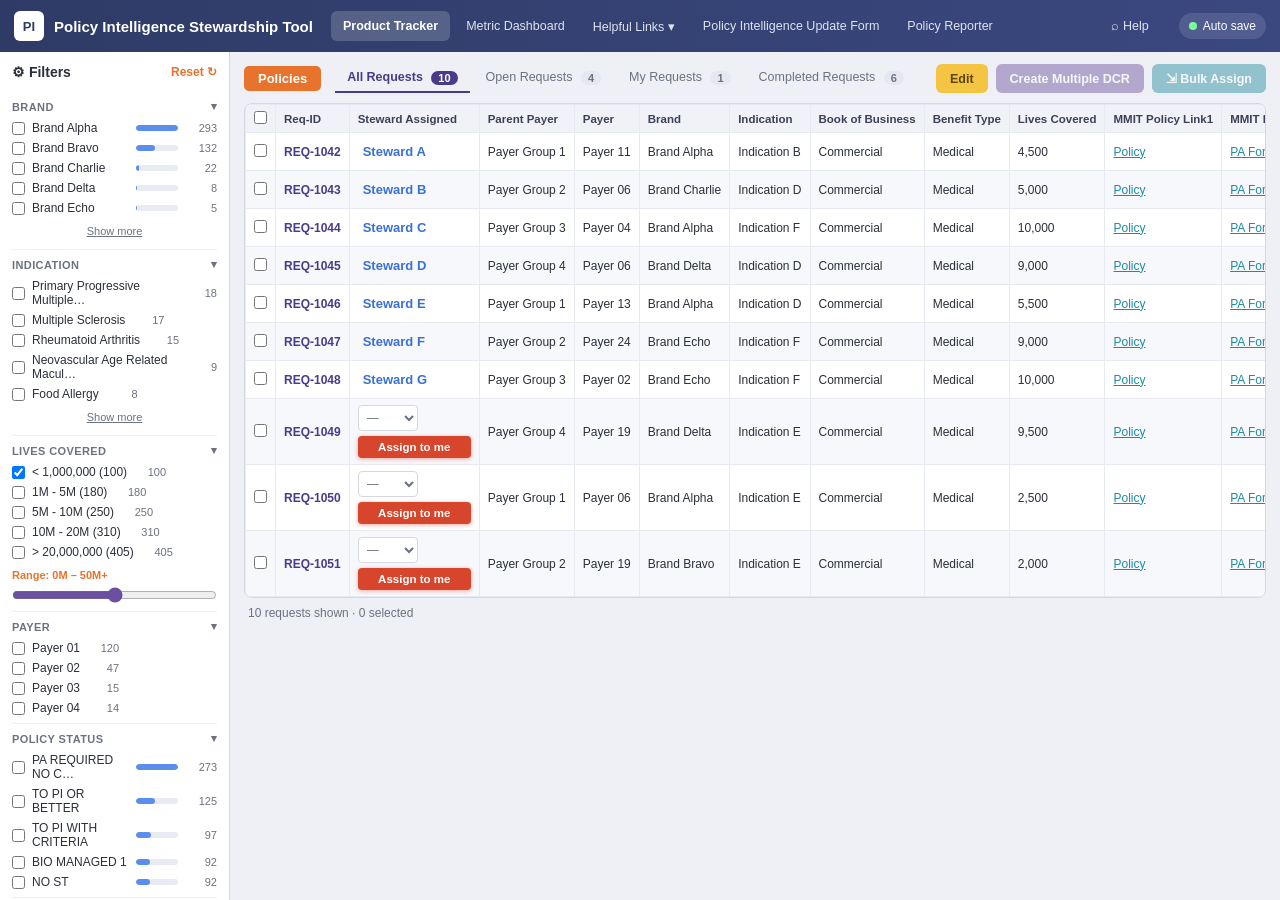
==== index.html @ b3a4b457 "Add utilization tabs and replace sample data with synthetic values - Add DCR Utilization and Policy " ====
<!DOCTYPE html>
<html lang="en">
<head>
<meta charset="UTF-8" />
<meta name="viewport" content="width=device-width, initial-scale=1.0" />
<title>Policy Intelligence Stewardship Tool</title>
<link rel="stylesheet" href="styles.css?v=35" />
</head>
<body>
  <!-- ============ TOP NAV ============ -->
  <header class="topnav">
    <div class="brand">
      <span class="logo">PI</span>
      <span class="brand-title">Policy Intelligence Stewardship Tool</span>
    </div>
    <nav class="nav-tabs">
      <a class="nav-tab active" data-tab="stewardship">Product Tracker</a>
      <a class="nav-tab" data-tab="metric">Metric Dashboard</a>
      <a class="nav-tab" data-tab="wins" hidden>Policy Wins</a>
      <div class="nav-dropdown">
        <a class="nav-tab">Helpful Links ▾</a>
        <div class="dropdown-menu">
          <a>MMIT Portal</a>
          <a>Policy Reporter</a>
          <a>GATE Reference</a>
          <a>Training Docs</a>
        </div>
      </div>
      <a class="nav-tab" href="multi-form.html">Policy Intelligence Update Form</a>
      <a class="nav-tab" data-tab="reporter">Policy Reporter</a>
      <a class="nav-tab help">⌕ Help</a>
    </nav>
    <div class="autosave" id="autosave">
      <span class="dot"></span><span id="autosaveText">Auto save</span>
    </div>
  </header>

  <!-- ============ BODY ============ -->
  <div class="layout">
    <!-- ===== LEFT SIDEBAR (FILTERS) ===== -->
    <aside class="sidebar">
      <div class="sidebar-header">
        <span class="filters-title">⚙ Filters</span>
        <button class="link-btn" id="resetFilters">Reset ↻</button>
      </div>

      <!-- ===== STEWARDSHIP FILTERS ===== -->
      <div id="stewardshipFilters">
      <div class="filter-group">
        <div class="fg-title" data-toggle>BRAND <span class="chev">▾</span></div>
        <div class="fg-body">
          <label><input type="checkbox" class="filter-cb brand-cb" value="Brand Alpha" /> Brand Alpha <span class="cbar"><i style="width:100%"></i></span><span class="count">293</span></label>
          <label><input type="checkbox" class="filter-cb brand-cb" value="Brand Bravo" /> Brand Bravo <span class="cbar"><i style="width:45%"></i></span><span class="count">132</span></label>
          <label><input type="checkbox" class="filter-cb brand-cb" value="Brand Charlie" /> Brand Charlie <span class="cbar"><i style="width:8%"></i></span><span class="count">22</span></label>
          <label><input type="checkbox" class="filter-cb brand-cb" value="Brand Delta" /> Brand Delta <span class="cbar"><i style="width:3%"></i></span><span class="count">8</span></label>
          <label><input type="checkbox" class="filter-cb brand-cb" value="Brand Echo" /> Brand Echo <span class="cbar"><i style="width:2%"></i></span><span class="count">5</span></label>
          <button class="show-more">Show more</button>
        </div>
      </div>

      <div class="filter-group">
        <div class="fg-title" data-toggle>INDICATION <span class="chev">▾</span></div>
        <div class="fg-body">
          <label><input type="checkbox" class="filter-cb" /> Primary Progressive Multiple… <span class="count">18</span></label>
          <label><input type="checkbox" class="filter-cb" /> Multiple Sclerosis <span class="count">17</span></label>
          <label><input type="checkbox" class="filter-cb" /> Rheumatoid Arthritis <span class="count">15</span></label>
          <label><input type="checkbox" class="filter-cb" /> Neovascular Age Related Macul… <span class="count">9</span></label>
          <label><input type="checkbox" class="filter-cb" /> Food Allergy <span class="count">8</span></label>
          <button class="show-more">Show more</button>
        </div>
      </div>

      <div class="filter-group">
        <div class="fg-title" data-toggle>LIVES COVERED <span class="chev">▾</span></div>
        <div class="fg-body">
          <label><input type="checkbox" class="filter-cb" checked /> &lt; 1,000,000 (100) <span class="count">100</span></label>
          <label><input type="checkbox" class="filter-cb" /> 1M - 5M (180) <span class="count">180</span></label>
          <label><input type="checkbox" class="filter-cb" /> 5M - 10M (250) <span class="count">250</span></label>
          <label><input type="checkbox" class="filter-cb" /> 10M - 20M (310) <span class="count">310</span></label>
          <label><input type="checkbox" class="filter-cb" /> &gt; 20,000,000 (405) <span class="count">405</span></label>
          <div class="range-note" id="rangeNote">Range: 0M – 50M+</div>
          <input type="range" min="0" max="100" value="50" class="slider" id="livesSlider" />
        </div>
      </div>

      <div class="filter-group">
        <div class="fg-title" data-toggle>PAYER <span class="chev">▾</span></div>
        <div class="fg-body">
          <label><input type="checkbox" class="filter-cb payer-cb" value="Payer 01" /> Payer 01 <span class="count">120</span></label>
          <label><input type="checkbox" class="filter-cb payer-cb" value="Payer 02" /> Payer 02 <span class="count">47</span></label>
          <label><input type="checkbox" class="filter-cb payer-cb" value="Payer 03" /> Payer 03 <span class="count">15</span></label>
          <label><input type="checkbox" class="filter-cb payer-cb" value="Payer 04" /> Payer 04 <span class="count">14</span></label>
        </div>
      </div>

      <div class="filter-group">
        <div class="fg-title" data-toggle>POLICY STATUS <span class="chev">▾</span></div>
        <div class="fg-body">
          <label><input type="checkbox" class="filter-cb" /> PA REQUIRED NO C… <span class="cbar"><i style="width:100%"></i></span><span class="count">273</span></label>
          <label><input type="checkbox" class="filter-cb" /> TO PI OR BETTER <span class="cbar"><i style="width:46%"></i></span><span class="count">125</span></label>
          <label><input type="checkbox" class="filter-cb" /> TO PI WITH CRITERIA <span class="cbar"><i style="width:35%"></i></span><span class="count">97</span></label>
          <label><input type="checkbox" class="filter-cb" /> BIO MANAGED 1 <span class="cbar"><i style="width:33%"></i></span><span class="count">92</span></label>
          <label><input type="checkbox" class="filter-cb" /> NO ST <span class="cbar"><i style="width:33%"></i></span><span class="count">92</span></label>
        </div>
      </div>

      <div class="filter-group">
        <div class="fg-title" data-toggle>BENEFIT TYPE <span class="chev">▾</span></div>
        <div class="fg-body">
          <label><input type="checkbox" class="filter-cb" /> PHARMACY BENEFIT <span class="count">494</span></label>
          <label><input type="checkbox" class="filter-cb" /> MEDICAL BENEFIT <span class="count">408</span></label>
        </div>
      </div>

      <div class="filter-group">
        <div class="fg-title" data-toggle>BOOK OF BUSINESS <span class="chev">▾</span></div>
        <div class="fg-body">
          <label><input type="checkbox" class="filter-cb bob-cb" value="Commercial" /> COMMERCIAL <span class="count">350</span></label>
          <label><input type="checkbox" class="filter-cb bob-cb" value="Medicaid Managed" /> MEDICAID_MANAGED <span class="count">299</span></label>
          <label><input type="checkbox" class="filter-cb bob-cb" value="Medicare Advantage" /> MEDICARE_ADVANTAGE <span class="count">141</span></label>
          <label><input type="checkbox" class="filter-cb bob-cb" value="Medicaid FFS" /> MEDICAID_FFS <span class="count">66</span></label>
          <label><input type="checkbox" class="filter-cb bob-cb" value="Government" /> GOVERNMENT <span class="count">41</span></label>
        </div>
      </div>

      <!-- LEGENDS -->
      <div class="legend">
        <div class="legend-title">DCR STATUS</div>
        <div class="legend-row"><span class="swatch s-new"></span> NEW <span class="cbar"><i style="width:100%"></i></span><span class="count">834</span></div>
        <div class="legend-row"><span class="swatch s-created"></span> DCR Created <span class="cbar"><i style="width:6%"></i></span><span class="count">33</span></div>
        <div class="legend-row"><span class="swatch s-bridging"></span> Bridging Issues <span class="count">9</span></div>
        <div class="legend-row"><span class="swatch s-notreq"></span> Not Required <span class="count">9</span></div>
      </div>

      <div class="legend">
        <div class="legend-title">MMIT Verification STATUS</div>
        <div class="legend-row"><span class="swatch v-new"></span> NEW <span class="cbar"><i style="width:100%"></i></span><span class="count">834</span></div>
        <div class="legend-row"><span class="swatch v-correct"></span> Correct <span class="cbar"><i style="width:6%"></i></span><span class="count">33</span></div>
        <div class="legend-row"><span class="swatch v-review"></span> Under MMIT Review</div>
        <div class="legend-row"><span class="swatch v-assess"></span> Incorrect : Assessment Error</div>
        <div class="legend-row"><span class="swatch v-lag"></span> Incorrect : Policy Lag</div>
        <div class="legend-row"><span class="swatch v-mdm"></span> Bridging Issue : Under MDM Review</div>
      </div>
      </div><!-- /#stewardshipFilters -->

      <!-- ===== WINS FILTERS (populated by JS) ===== -->
      <div id="winsFilters" hidden>
        <div class="filter-group">
          <div class="fg-title" data-toggle>BRAND <span class="chev">▾</span></div>
          <div class="fg-body" id="winFilterBrand"></div>
        </div>
        <div class="filter-group">
          <div class="fg-title" data-toggle>INDICATION <span class="chev">▾</span></div>
          <div class="fg-body" id="winFilterIndication"></div>
        </div>
        <div class="filter-group">
          <div class="fg-title" data-toggle>BOOK OF BUSINESS <span class="chev">▾</span></div>
          <div class="fg-body" id="winFilterBob"></div>
        </div>
        <div class="filter-group">
          <div class="fg-title" data-toggle>BENEFIT TYPE <span class="chev">▾</span></div>
          <div class="fg-body" id="winFilterBenefit"></div>
        </div>
      </div>
    </aside>

    <!-- ===== MAIN CONTENT ===== -->
    <main class="content">
      <!-- ===== STEWARDSHIP (Product Tracker) VIEW ===== -->
      <div id="stewardshipView">
      <!-- Section header + toolbar -->
      <div class="content-head">
        <div class="section-tag">Policies</div>
        <div class="subtabs">
          <a class="subtab active" data-view="all">All Requests <span class="subtab-count" id="count-all">0</span></a>
          <a class="subtab" data-view="open">Open Requests <span class="subtab-count" id="count-open">0</span></a>
          <a class="subtab" data-view="mine">My Requests <span class="subtab-count" id="count-mine">0</span></a>
          <a class="subtab" data-view="completed">Completed Requests <span class="subtab-count" id="count-completed">0</span></a>
        </div>
        <div class="toolbar">
          <button class="btn btn-edit" id="editToggleBtn">Edit</button>
          <button class="btn btn-multi" id="createMultiBtn" disabled>Create Multiple DCR</button>
          <button class="btn btn-bulk" id="bulkAssignBtn" disabled>⇲ Bulk Assign</button>
        </div>
      </div>

      <!-- TABLE -->
      <div class="table-wrap">
        <table class="grid" id="grid">
          <thead>
            <tr>
              <th class="col-check"><input type="checkbox" id="selectAll" /></th>
              <th>Req-ID</th>
              <th>Steward Assigned</th>
              <th>Parent Payer</th>
              <th>Payer</th>
              <th>Brand</th>
              <th>Indication</th>
              <th>Book of Business</th>
              <th>Benefit Type</th>
              <th>Lives Covered</th>
              <th>MMIT Policy Link1</th>
              <th>MMIT Policy Link2</th>
              <th>MMIT Policy Link3</th>
              <th>MMIT Policy Link4</th>
              <th>Policy Reporter Link 1</th>
              <th>Policy Reporter Link 2</th>
              <th>Policy Reporter Link 3</th>
              <th>Relative Access Position (selected brands only)</th>
              <th>MMIT HPM (May-26)</th>
              <th>MMIT Verification Status</th>
              <th>DCR Status</th>
              <th>Create DCR</th>
              <th>GNE HPM Status</th>
              <th class="col-wide">PA and PI Summary</th>
              <th class="col-wide">Comments / Links or Queries</th>
              <th>Action</th>
            </tr>
          </thead>
          <tbody id="gridBody"><!-- rows injected by JS --></tbody>
        </table>
      </div>
      <div class="footer-bar">
        <span id="rowCount">0</span> requests shown · <span id="selCount">0</span> selected
      </div>
      </div><!-- /#stewardshipView -->

      <!-- ===== METRICS DASHBOARD VIEW ===== -->
      <div id="metricView" class="dash" hidden>
        <!-- Metric subtabs -->
        <div class="metric-subtabs">
          <a class="metric-subtab active" data-metric="dcrs">DCRs</a>
          <a class="metric-subtab" data-metric="wins">Policy Wins</a>
          <a class="metric-subtab" data-metric="dcrutil">DCR Utilization</a>
          <a class="metric-subtab" data-metric="winsutil">Policy Wins Utilization</a>
        </div>

        <!-- ===== DCRs SUBVIEW ===== -->
        <div id="metricDcrs" class="metric-panel">
        <div class="dash-head">
          <div class="section-tag">Metrics Dashboard</div>
          <div class="dash-sub">Overview of policy stewardship activity across all requests</div>
        </div>

        <!-- KPI cards -->
        <div class="kpi-grid">
          <div class="kpi-card">
            <div class="kpi-label">Total Requests</div>
            <div class="kpi-value" id="kpiTotal">0</div>
            <div class="kpi-foot" id="kpiLives">0 lives covered</div>
          </div>
          <div class="kpi-card">
            <div class="kpi-label">DCRs Created</div>
            <div class="kpi-value" id="kpiDcr">0</div>
            <div class="kpi-foot" id="kpiDcrPct">0% of total</div>
          </div>
          <div class="kpi-card">
            <div class="kpi-label">Bridging Issues</div>
            <div class="kpi-value" id="kpiBridging">0</div>
            <div class="kpi-foot">requiring MDM review</div>
          </div>
          <div class="kpi-card">
            <div class="kpi-label">Unassigned</div>
            <div class="kpi-value" id="kpiUnassigned">0</div>
            <div class="kpi-foot">awaiting steward</div>
          </div>
        </div>

        <!-- Chart panels -->
        <div class="chart-grid">
          <div class="chart-card">
            <div class="chart-title">DCR Status Breakdown</div>
            <div class="bar-chart" id="chartDcr"></div>
          </div>
          <div class="chart-card">
            <div class="chart-title">MMIT Verification Status</div>
            <div class="bar-chart" id="chartMmit"></div>
          </div>
          <div class="chart-card">
            <div class="chart-title">Requests by Brand</div>
            <div class="bar-chart" id="chartBrand"></div>
          </div>
          <div class="chart-card">
            <div class="chart-title">Requests by Steward</div>
            <div class="bar-chart" id="chartSteward"></div>
          </div>
        </div>
        </div><!-- /#metricDcrs -->

        <!-- ===== POLICY WINS SUBVIEW ===== -->
        <div id="metricWins" class="metric-panel" hidden>
        <div class="dash-head">
          <div class="section-tag">Policy Wins</div>
          <div class="dash-sub">Data from 2026-06-18 (first auto-approved WIN)</div>
        </div>

        <!-- Summary cards -->
        <div class="kpi-grid">
          <div class="kpi-card">
            <div class="kpi-label">Total WINs Created</div>
            <div class="kpi-value" id="winTotal">0</div>
            <div class="kpi-foot" id="winShown">0 shown</div>
          </div>
          <div class="kpi-card">
            <div class="kpi-label">Total WINs Approved</div>
            <div class="kpi-value" id="winApproved">0</div>
            <div class="kpi-foot" id="winApprovedPct">0% of created</div>
          </div>
          <div class="kpi-card">
            <div class="kpi-label">Auto-Approved WINs</div>
            <div class="kpi-value" id="winAuto">0</div>
            <div class="kpi-foot">no manual review needed</div>
          </div>
          <div class="kpi-card">
            <div class="kpi-label">First Auto-Approved</div>
            <div class="kpi-value kpi-value-sm" id="winFirstDate">—</div>
            <div class="kpi-foot">earliest WIN date</div>
          </div>
        </div>

        <!-- Pie chart + table -->
        <div class="wins-layout">
          <div class="chart-card">
            <div class="chart-title">WINs by Brand</div>
            <div class="pie-wrap">
              <svg class="pie" id="winPie" viewBox="0 0 200 200"></svg>
              <div class="pie-legend" id="winPieLegend"></div>
            </div>
          </div>

          <div class="chart-card">
            <div class="chart-title">WINs Detail <span class="chart-count" id="winTableCount">0</span></div>
            <div class="wins-table-wrap">
              <table class="wins-table" id="winsTable">
                <thead>
                  <tr>
                    <th>Win ID</th>
                    <th>Created</th>
                    <th>Payer</th>
                    <th>Brand</th>
                    <th>Book of Business</th>
                    <th>Benefit Type</th>
                    <th>Sub-Indication</th>
                  </tr>
                </thead>
                <tbody id="winsBody"></tbody>
              </table>
            </div>
          </div>
        </div>
        </div><!-- /#metricWins -->

        <!-- ===== DCR UTILIZATION SUBVIEW ===== -->
        <div id="metricDcrUtil" class="metric-panel" hidden>
        <div class="dash-head">
          <div class="section-tag">DCR Utilization — 2026 YTD</div>
          <div class="dash-sub">How DCRs are submitted (User vs Steward) and approved (Auto vs Manual)</div>
        </div>
        <div class="kpi-grid">
          <div class="kpi-card">
            <div class="kpi-label">Total DCRs (2026)</div>
            <div class="kpi-value" id="duTotal">0</div>
            <div class="kpi-foot" id="duSubmitSplit">User 0 · Steward 0</div>
          </div>
          <div class="kpi-card">
            <div class="kpi-label">Auto-Approved Share</div>
            <div class="kpi-value" id="duAutoShare">0%</div>
            <div class="kpi-foot" id="duAutoCount">0 of 0 decided</div>
          </div>
          <div class="kpi-card">
            <div class="kpi-label">Auto Approval Rate</div>
            <div class="kpi-value" id="duAutoRate">0%</div>
            <div class="kpi-foot" id="duManualRate">Manual 0%</div>
          </div>
          <div class="kpi-card">
            <div class="kpi-label">Manual Review Avoided</div>
            <div class="kpi-value" id="duAvoided">0</div>
            <div class="kpi-foot">auto decisions, no steward needed</div>
          </div>
        </div>
        <div class="chart-grid">
          <div class="chart-card">
            <div class="chart-title">Submission Source — User vs Steward</div>
            <div class="bar-chart" id="duChartSource"></div>
          </div>
          <div class="chart-card">
            <div class="chart-title">Approval Method — Auto vs Manual</div>
            <div class="bar-chart" id="duChartApproval"></div>
          </div>
          <div class="chart-card">
            <div class="chart-title">Approval Adoption Shift — DCRs per Month</div>
            <div class="bar-chart" id="duChartTrend"></div>
          </div>
          <div class="chart-card">
            <div class="chart-title">Approval Rate — Auto vs Manual</div>
            <div class="bar-chart" id="duChartRate"></div>
          </div>
          <div class="chart-card">
            <div class="chart-title">Outcome Funnel — Auto vs Manual</div>
            <div class="bar-chart" id="duChartFunnel"></div>
          </div>
          <div class="chart-card">
            <div class="chart-title">Submission Source × Approval Method</div>
            <div class="bar-chart" id="duChartMatrix"></div>
          </div>
        </div>
        </div><!-- /#metricDcrUtil -->

        <!-- ===== POLICY WINS UTILIZATION SUBVIEW ===== -->
        <div id="metricWinsUtil" class="metric-panel" hidden>
        <div class="dash-head">
          <div class="section-tag">Policy Wins Utilization — 2026 YTD</div>
          <div class="dash-sub">Policy Wins are auto-approved by P360 — near-total automation</div>
        </div>
        <div class="kpi-grid">
          <div class="kpi-card">
            <div class="kpi-label">Total WINs (2026)</div>
            <div class="kpi-value" id="wuTotal">0</div>
            <div class="kpi-foot" id="wuSplit">Auto 0 · Manual 0</div>
          </div>
          <div class="kpi-card">
            <div class="kpi-label">Auto-Approved Share</div>
            <div class="kpi-value" id="wuAutoShare">0%</div>
            <div class="kpi-foot">no manual review needed</div>
          </div>
          <div class="kpi-card">
            <div class="kpi-label">Payers Reached (Auto)</div>
            <div class="kpi-value" id="wuPayers">0</div>
            <div class="kpi-foot" id="wuBrands">0 brands</div>
          </div>
          <div class="kpi-card">
            <div class="kpi-label">Manual Review Avoided</div>
            <div class="kpi-value" id="wuAvoided">0</div>
            <div class="kpi-foot">auto WINs, no steward needed</div>
          </div>
        </div>
        <div class="chart-grid">
          <div class="chart-card">
            <div class="chart-title">Approval Channel — Auto vs Manual</div>
            <div class="bar-chart" id="wuChartChannel"></div>
          </div>
          <div class="chart-card">
            <div class="chart-title">WINs per Month — Auto vs Manual</div>
            <div class="bar-chart" id="wuChartTrend"></div>
          </div>
          <div class="chart-card">
            <div class="chart-title">Reach — Payers Covered</div>
            <div class="bar-chart" id="wuChartPayers"></div>
          </div>
          <div class="chart-card">
            <div class="chart-title">Reach — Brands Covered</div>
            <div class="bar-chart" id="wuChartBrands"></div>
          </div>
        </div>
        </div><!-- /#metricWinsUtil -->
      </div><!-- /#metricView -->
    </main>
  </div>

  <!-- ============ BULK ASSIGN MODAL ============ -->
  <div class="modal-overlay" id="bulkModal">
    <div class="modal">
      <div class="modal-head">
        <span>BulkAssignSingleStewardToMultipleRecords</span>
        <button class="modal-x" id="bulkClose">✕</button>
      </div>
      <div class="modal-body">
        <div class="modal-label-row">
          <label class="modal-label">Reviewer Id <span class="req">*</span></label>
          <button class="assign-me-btn modal-assign-me" id="bulkAssignMe">Assign to me</button>
        </div>
        <select class="modal-select" id="reviewerSelect">
          <option value="">Select an option...</option>
          <option>Steward A (Steward)</option>
          <option>Steward B (Steward)</option>
          <option>Steward C (Steward)</option>
          <option>Steward D (Steward)</option>
          <option>Steward E (Steward)</option>
        </select>
        <div class="modal-hint" id="bulkHint">No DCRs selected yet.</div>
      </div>
      <div class="modal-foot">
        <button class="btn btn-ghost" id="bulkCancel">Cancel</button>
        <button class="btn btn-bulk" id="bulkAssignConfirm">Assign Bulk Records</button>
      </div>
    </div>
  </div>

  <!-- ============ HISTORY POPUP ============ -->
  <div class="modal-overlay" id="historyModal">
    <div class="modal modal-lg">
      <div class="modal-head">
        <span id="historyTitle">Edit History</span>
        <button class="modal-x" id="historyClose">✕</button>
      </div>
      <div class="modal-body">
        <table class="history-table" id="historyTable">
          <thead>
            <tr><th>Timestamp</th><th>Field</th><th>Old Value</th><th>New Value</th><th>User</th></tr>
          </thead>
          <tbody></tbody>
        </table>
      </div>
    </div>
  </div>

  <!-- ============ DCR CREATED TOAST ============ -->
  <div class="toast" id="toast"></div>

  <script src="app.js?v=35"></script>
</body>
</html>
---- styles.css ----
:root {
  --nav-bg: #2f3b66;
  --nav-bg2: #3a4880;
  --accent: #4a3b8a;
  --purple: #6b4fa0;
  --orange: #e8732c;
  --green: #2f9e6b;
  --teal: #1f8aa0;
  --yellow: #f4c542;
  --red: #d6452c;
  --border: #d4d8e2;
  --text: #2a2f3a;
  --muted: #6b7280;
  --row-alt: #f7f8fb;
  --header-bg: #f0f2f7;
}

* { box-sizing: border-box; margin: 0; padding: 0; }
html, body { height: 100%; }
body {
  font-family: "Segoe UI", Roboto, Helvetica, Arial, sans-serif;
  color: var(--text);
  font-size: 13px;
  background: #eef0f5;
  display: flex;
  flex-direction: column;
  height: 100vh;
}

/* ============ TOP NAV ============ */
.topnav {
  display: flex;
  align-items: center;
  background: linear-gradient(90deg, var(--nav-bg), var(--nav-bg2));
  color: #fff;
  padding: 0 14px;
  height: 52px;
  flex-shrink: 0;
  gap: 18px;
}
.brand { display: flex; align-items: center; gap: 10px; }
.logo {
  background: #fff; color: var(--nav-bg);
  font-weight: 800; border-radius: 6px;
  width: 30px; height: 30px;
  display: grid; place-items: center;
  font-size: 13px;
}
.brand-title { font-weight: 600; font-size: 15px; white-space: nowrap; }
.nav-tabs { display: flex; align-items: center; gap: 4px; flex: 1; }
.nav-tab {
  color: #dfe3f0; padding: 8px 12px; border-radius: 6px;
  cursor: pointer; white-space: nowrap; font-size: 12.5px;
  text-decoration: none; transition: background .15s;
}
.nav-tab:hover { background: rgba(255,255,255,.12); color: #fff; }
.nav-tab.active { background: rgba(255,255,255,.18); color: #fff; font-weight: 600; }
.nav-tab.help { margin-left: auto; }
.nav-tab[hidden] { display: none; }
.nav-dropdown { position: relative; }
.dropdown-menu {
  position: absolute; top: 100%; left: 0;
  background: #fff; color: var(--text);
  min-width: 180px; border-radius: 8px;
  box-shadow: 0 8px 24px rgba(0,0,0,.18);
  padding: 6px; display: none; z-index: 50;
}
.nav-dropdown:hover .dropdown-menu { display: block; }
.dropdown-menu a { display: block; padding: 8px 10px; border-radius: 6px; cursor: pointer; }
.dropdown-menu a:hover { background: var(--row-alt); }

.autosave {
  display: flex; align-items: center; gap: 6px;
  background: rgba(255,255,255,.12); padding: 6px 10px;
  border-radius: 16px; font-size: 12px;
}
.autosave .dot {
  width: 8px; height: 8px; border-radius: 50%;
  background: #7CFC9A;
}
.autosave.saving .dot { background: var(--yellow); animation: pulse 1s infinite; }
@keyframes pulse { 0%,100%{opacity:1;} 50%{opacity:.3;} }

/* ============ LAYOUT ============ */
.layout { display: flex; flex: 1; overflow: hidden; }

/* ============ SIDEBAR ============ */
.sidebar {
  width: 230px; flex-shrink: 0;
  background: #fff; border-right: 1px solid var(--border);
  overflow-y: auto; padding: 12px;
}
.sidebar-header {
  display: flex; justify-content: space-between; align-items: center;
  margin-bottom: 12px;
}
.filters-title { font-weight: 700; font-size: 14px; }
.link-btn {
  background: none; border: none; color: var(--orange);
  cursor: pointer; font-size: 12px; font-weight: 600;
}
.filter-group { border-bottom: 1px solid #eef0f4; padding: 8px 0; }
.fg-title {
  font-weight: 700; font-size: 11px; letter-spacing: .4px;
  color: var(--muted); cursor: pointer;
  display: flex; justify-content: space-between; align-items: center;
  text-transform: uppercase;
}
.chev { transition: transform .2s; }
.fg-title.collapsed .chev { transform: rotate(-90deg); }
.fg-body { margin-top: 8px; display: flex; flex-direction: column; gap: 6px; }
.fg-body.hidden { display: none; }
.fg-body label {
  display: flex; align-items: center; gap: 7px;
  font-size: 12px; cursor: pointer;
}
.fg-body .count { margin-left: 6px; color: var(--muted); font-size: 11px; min-width: 26px; text-align: right; }
.cbar {
  margin-left: auto; width: 42px; height: 6px;
  background: #e8ebf2; border-radius: 3px; overflow: hidden; flex-shrink: 0;
}
.cbar i { display: block; height: 100%; background: #5b8def; border-radius: 3px; }
.show-more {
  background: none; border: none; color: var(--muted);
  font-size: 11px; cursor: pointer; align-self: center;
  padding: 4px; text-decoration: underline;
}
.show-more:hover { color: var(--accent); }
.range-note { font-size: 11px; color: var(--orange); font-weight: 600; margin-top: 4px; }
.slider { width: 100%; accent-color: var(--purple); }

.legend { margin-top: 14px; }
.legend-title {
  font-weight: 700; font-size: 11px; color: #fff;
  background: var(--accent); padding: 4px 8px; border-radius: 4px;
  text-transform: uppercase; letter-spacing: .3px;
}
.legend-row {
  display: flex; align-items: center; gap: 8px;
  font-size: 11.5px; padding: 4px 2px;
}
.legend-row .cbar { margin-left: auto; }
.legend-row .count { color: var(--muted); font-size: 11px; min-width: 26px; text-align: right; }
.swatch { width: 14px; height: 14px; border-radius: 3px; flex-shrink: 0; border: 1px solid rgba(0,0,0,.1); }
.s-new { background: #ffffff; border: 1px solid #bbb; }
.s-created { background: #cdbff0; }
.s-bridging { background: #f6c9a8; }
.s-notreq { background: #e8a39a; }
.v-new { background: #ffffff; border: 1px solid #bbb; }
.v-correct { background: #b7e0c8; }
.v-review { background: #cfe2ea; }
.v-assess { background: #f4cf9e; }
.v-lag { background: #f3b6a6; }
.v-mdm { background: #cdbff0; }

/* ============ CONTENT ============ */
.content { flex: 1; display: flex; flex-direction: column; overflow: hidden; padding: 12px 14px; }
.content-head { display: flex; align-items: center; gap: 14px; flex-wrap: wrap; margin-bottom: 10px; }
.section-tag {
  background: var(--orange); color: #fff; font-weight: 700;
  padding: 5px 14px; border-radius: 5px; font-size: 13px;
}
.subtabs { display: flex; gap: 4px; }
.subtab {
  padding: 6px 12px; border-radius: 6px 6px 0 0; cursor: pointer;
  font-size: 12.5px; color: var(--muted);
}
.subtab.active { color: var(--accent); font-weight: 700; border-bottom: 2px solid var(--accent); }
.subtab-count {
  display: inline-block; margin-left: 5px; padding: 1px 7px;
  background: #e6e8ef; color: var(--muted); border-radius: 10px;
  font-size: 11px; font-weight: 700; vertical-align: middle;
}
.subtab.active .subtab-count { background: var(--accent); color: #fff; }
.subtab:hover { background: var(--row-alt); }
.toolbar { margin-left: auto; display: flex; gap: 8px; }

.btn {
  border: none; border-radius: 6px; padding: 7px 14px;
  font-weight: 600; font-size: 12.5px; cursor: pointer;
  transition: filter .15s, transform .05s;
}
.btn:active { transform: translateY(1px); }
.btn:disabled { opacity: .45; cursor: not-allowed; }
.btn-edit { background: var(--yellow); color: #5a4500; }
.btn-save { background: var(--green); color: #fff; }
.btn-dcr { background: var(--orange); color: #fff; }
.btn-multi { background: var(--purple); color: #fff; }
.btn-bulk { background: var(--teal); color: #fff; }
.btn-ghost { background: #e6e8ef; color: var(--text); }
.btn:not(:disabled):hover { filter: brightness(1.05); }

/* ============ TABLE ============ */
.table-wrap {
  flex: 1; overflow: auto;
  border: 1px solid var(--border); border-radius: 8px;
  background: #fff;
}
.grid { border-collapse: collapse; width: max-content; min-width: 100%; font-size: 12px; }
.grid th, .grid td {
  border: 1px solid #e7eaf0; padding: 6px 8px;
  text-align: left; vertical-align: middle; white-space: nowrap;
}
.grid thead th {
  position: sticky; top: 0; z-index: 5;
  background: var(--header-bg); font-weight: 700;
  color: #3a4156; font-size: 11.5px;
}
.grid tbody tr:nth-child(even) { background: var(--row-alt); }
.grid tbody tr:hover { background: #eef3ff; }
.grid tbody tr.row-selected { background: #fdf3e3 !important; }
.col-check { width: 30px; text-align: center; }
.col-wide { min-width: 180px; }
.req-id { font-weight: 700; color: var(--accent); }

.link-cell { color: var(--teal); text-decoration: underline; cursor: pointer; white-space: normal; display: inline-block; max-width: 200px; }
.na-cell { color: var(--muted); }
.freetext {
  color: var(--muted); font-style: italic;
}
.freetext[contenteditable="true"] {
  font-style: normal; color: var(--text);
  background: #fffbe9; outline: 1px dashed var(--yellow);
  border-radius: 3px; min-width: 120px; display: inline-block; padding: 2px 4px;
}

/* status cells */
.cell-select {
  border: 1px solid transparent; border-radius: 4px;
  padding: 4px 6px; font-size: 11.5px; font-weight: 600;
  width: 100%; cursor: default; appearance: none;
  background-repeat: no-repeat; background-position: right 6px center;
}
.cell-select:disabled { opacity: 1; -webkit-text-fill-color: currentColor; }
.editable .cell-select {
  cursor: pointer; appearance: auto;
  border: 1px solid #bbb; background: #fff;
}

/* MMIT verification colors */
.v-val-New { background: #fff; border:1px solid #ccc; color:#555; }
.v-val-Correct { background: #b7e0c8; color: #1d5e3a; }
.v-val-UnderMMITReview { background: #cfe2ea; color: #1f5b6b; }
.v-val-IncorrectAssessmentError { background: #f4cf9e; color: #8a5a12; }
.v-val-IncorrectPolicyLag { background: #f3b6a6; color: #9a3320; }
.v-val-BridgingMDM { background: #cdbff0; color: #4a3b8a; }

/* DCR colors */
.d-val-New { background:#fff; border:1px solid #ccc; color:#555; }
.d-val-DCRCreated { background:#cdbff0; color:#4a3b8a; }
.d-val-BridgingIssues { background:#f6c9a8; color:#8a5a12; }
.d-val-NotRequired { background:#e8a39a; color:#7a241a; }

/* GNE HPM (purple chip dropdown) */
.gne-select {
  background: var(--purple); color:#fff; font-weight:600;
  padding: 4px 8px; border-radius: 4px; font-size: 11px;
  min-width: 160px; border: 1px solid var(--purple);
  cursor: default; appearance: none;
}
.gne-select option { background:#fff; color: var(--text); }
.editable .gne-select { cursor: pointer; appearance: auto; }
.dcr-code { color: var(--accent); font-weight: 700; }

/* steward assigned cell */
.steward-cell { min-width: 130px; }
/* assigned steward: blue name, borderless until hover */
.steward-select {
  width: 100%; padding: 4px 4px; font-size: 13px;
  border: 1px solid transparent; border-radius: 4px;
  background: transparent; color: #3a6fd6; font-weight: 700;
  cursor: pointer; appearance: none;
}
.steward-select:hover { border-color: var(--border); background: #fff; }
/* unassigned: compact dropdown showing ▼ and clear, sits above the button */
.steward-select.unassigned {
  width: 60px; color: var(--muted); font-weight: 400;
  border: 1px solid var(--border); background: #fff;
  appearance: auto; font-size: 12px;
}
.assign-me-btn {
  margin-top: 5px; display: block; width: 100%;
  background: var(--red); color: #fff;
  border: none; border-radius: 4px; padding: 5px 8px;
  font-size: 11.5px; font-weight: 700; cursor: pointer;
  box-shadow: 0 1px 4px rgba(214,69,44,.45);
}
.assign-me-btn:hover { filter: brightness(1.05); }
.assign-me-btn:active { transform: translateY(1px); }

/* per-row Create DCR */
.create-dcr-cell { text-align: center; }
.create-dcr-btn {
  background: var(--orange); color: #fff; border: none;
  border-radius: 4px; padding: 5px 10px; font-size: 11.5px;
  font-weight: 700; cursor: pointer; white-space: nowrap;
}
.create-dcr-btn:hover { filter: brightness(1.05); }
.create-dcr-btn:active { transform: translateY(1px); }
.dcr-done { color: var(--green); font-weight: 700; font-size: 11.5px; white-space: nowrap; }
.dcr-link {
  color: var(--teal); font-weight: 700; font-size: 11.5px;
  text-decoration: underline; white-space: nowrap; cursor: pointer;
}
.dcr-link:hover { color: var(--accent); }

.icon-btn {
  background:none; border:none; cursor:pointer; font-size: 15px;
  padding: 2px 5px; border-radius: 4px;
}
.icon-btn:hover { background: #e3e8f5; }

.footer-bar { padding: 8px 4px; font-size: 12px; color: var(--muted); }

/* ============ MODALS ============ */
.modal-overlay {
  position: fixed; inset: 0; background: rgba(20,24,40,.45);
  display: none; align-items: center; justify-content: center; z-index: 100;
}
.modal-overlay.open { display: flex; }
.modal {
  background: #fff; border-radius: 10px; width: 440px;
  box-shadow: 0 20px 60px rgba(0,0,0,.3); overflow: hidden;
  animation: pop .15s ease;
}
.modal-lg { width: 760px; }
@keyframes pop { from { transform: scale(.96); opacity: 0; } to { transform: scale(1); opacity: 1; } }
.modal-head {
  background: var(--header-bg); padding: 12px 16px;
  font-weight: 700; display: flex; justify-content: space-between; align-items: center;
  border-bottom: 1px solid var(--border);
}
.modal-x { background:none; border:none; font-size:16px; cursor:pointer; color:var(--muted); }
.modal-body { padding: 18px 16px; }
.modal-label { font-size: 12px; font-weight: 600; display: block; margin-bottom: 6px; }
.modal-label-row { display: flex; align-items: center; justify-content: space-between; margin-bottom: 6px; }
.modal-label-row .modal-label { margin-bottom: 0; }
.modal-assign-me { width: auto; margin-top: 0; padding: 4px 10px; }
.req { color: var(--red); }
.modal-select {
  width: 100%; padding: 9px 10px; border: 1px solid var(--border);
  border-radius: 6px; font-size: 13px;
}
.modal-hint { margin-top: 12px; font-size: 12px; color: var(--muted); }
.modal-hint.warn { color: var(--red); }
.modal-foot {
  display: flex; justify-content: flex-end; gap: 8px;
  padding: 12px 16px; border-top: 1px solid var(--border); background: #fafbfd;
}

.history-table { width: 100%; border-collapse: collapse; font-size: 12px; }
.history-table th, .history-table td { border: 1px solid #e7eaf0; padding: 6px 8px; text-align: left; }
.history-table th { background: var(--header-bg); font-weight: 700; }

/* ============ TOAST ============ */
.toast {
  position: fixed; bottom: 24px; left: 50%; transform: translateX(-50%) translateY(20px);
  background: var(--green); color: #fff; padding: 12px 20px;
  border-radius: 8px; font-weight: 600; font-size: 13px;
  box-shadow: 0 8px 24px rgba(0,0,0,.25);
  opacity: 0; pointer-events: none; transition: all .25s; z-index: 200;
}
.toast.show { opacity: 1; transform: translateX(-50%) translateY(0); }
.toast.err { background: var(--red); }

/* ============ METRICS DASHBOARD ============ */
.dash { flex: 1; overflow: auto; padding: 4px 2px 20px; }

/* Metric subtabs (DCRs | Policy Wins) */
.metric-subtabs {
  display: flex; gap: 24px; border-bottom: 1px solid var(--border);
  margin-bottom: 16px; padding: 0 2px;
}
.metric-subtab {
  padding: 10px 2px; font-size: 14px; color: var(--muted); cursor: pointer;
  border-bottom: 3px solid transparent; margin-bottom: -1px; user-select: none;
}
.metric-subtab:hover { color: var(--text); }
.metric-subtab.active { color: var(--accent); font-weight: 600; border-bottom-color: var(--accent); }
.metric-panel { animation: fadein .2s ease; }
@keyframes fadein { from { opacity: 0; } to { opacity: 1; } }
.dash-head { margin-bottom: 16px; }
.dash-head .section-tag { display: inline-block; margin-bottom: 6px; }
.dash-sub { color: var(--muted); font-size: 13px; }

/* KPI cards */
.kpi-grid {
  display: grid;
  grid-template-columns: repeat(auto-fit, minmax(200px, 1fr));
  gap: 14px;
  margin-bottom: 18px;
}
.kpi-card {
  background: #fff; border: 1px solid var(--border); border-radius: 8px;
  padding: 16px 18px; box-shadow: 0 1px 3px rgba(0,0,0,.05);
  border-left: 4px solid var(--accent);
}
.kpi-card:nth-child(2) { border-left-color: var(--green); }
.kpi-card:nth-child(3) { border-left-color: var(--orange); }
.kpi-card:nth-child(4) { border-left-color: var(--red); }
.kpi-label { font-size: 12px; color: var(--muted); text-transform: uppercase; letter-spacing: .04em; font-weight: 600; }
.kpi-value { font-size: 32px; font-weight: 700; color: var(--text); line-height: 1.1; margin: 6px 0 4px; }
.kpi-foot { font-size: 12px; color: var(--muted); }

/* Chart panels */
.chart-grid {
  display: grid;
  grid-template-columns: repeat(auto-fit, minmax(340px, 1fr));
  gap: 14px;
}
.chart-card {
  background: #fff; border: 1px solid var(--border); border-radius: 8px;
  padding: 16px 18px; box-shadow: 0 1px 3px rgba(0,0,0,.05);
}
.chart-title { font-size: 13px; font-weight: 700; color: var(--text); margin-bottom: 14px; }
.bar-chart { display: flex; flex-direction: column; gap: 10px; }
.bar-row { display: grid; grid-template-columns: 130px 1fr 40px; align-items: center; gap: 10px; }
.bar-label { font-size: 12px; color: var(--text); white-space: nowrap; overflow: hidden; text-overflow: ellipsis; }
.bar-track { background: #e8ebf2; border-radius: 4px; height: 16px; overflow: hidden; }
.bar-fill { height: 100%; border-radius: 4px; background: var(--accent); transition: width .4s ease; min-width: 2px; }
.bar-fill.c-green { background: var(--green); }
.bar-fill.c-orange { background: var(--orange); }
.bar-fill.c-red { background: var(--red); }
.bar-fill.c-purple { background: var(--purple); }
.bar-fill.c-teal { background: var(--teal); }
.bar-fill.c-yellow { background: var(--yellow); }
.bar-val { font-size: 12px; font-weight: 600; color: var(--muted); text-align: right; }

/* ============ POLICY WINS ============ */
.kpi-value-sm { font-size: 20px; }
.chart-count {
  display: inline-block; margin-left: 6px; font-size: 11px; font-weight: 600;
  background: var(--accent); color: #fff; border-radius: 10px; padding: 1px 8px; vertical-align: middle;
}

/* Pie + table layout: pie left, table right */
.wins-layout {
  display: grid;
  grid-template-columns: minmax(300px, 380px) 1fr;
  gap: 14px;
  align-items: start;
}
@media (max-width: 900px) { .wins-layout { grid-template-columns: 1fr; } }

/* Pie chart */
.pie-wrap { display: flex; flex-direction: column; align-items: center; gap: 14px; }
.pie { width: 200px; height: 200px; transform: rotate(-90deg); }
.pie-slice { transition: opacity .15s; cursor: default; }
.pie-slice:hover { opacity: .82; }
.pie-legend { display: flex; flex-direction: column; gap: 6px; width: 100%; }
.pie-legend .leg-row { display: grid; grid-template-columns: 14px 1fr auto auto; align-items: center; gap: 8px; font-size: 12px; }
.pie-legend .leg-dot { width: 12px; height: 12px; border-radius: 3px; }
.pie-legend .leg-name { color: var(--text); white-space: nowrap; overflow: hidden; text-overflow: ellipsis; }
.pie-legend .leg-val { font-weight: 600; color: var(--text); }
.pie-legend .leg-pct { color: var(--muted); min-width: 40px; text-align: right; }

/* Wins table */
.wins-table-wrap { max-height: 460px; overflow: auto; border: 1px solid var(--border); border-radius: 6px; }
.wins-table { width: 100%; border-collapse: collapse; font-size: 12px; }
.wins-table thead th {
  position: sticky; top: 0; background: var(--header-bg); color: var(--text);
  text-align: left; padding: 8px 10px; font-weight: 600; border-bottom: 1px solid var(--border);
  white-space: nowrap; z-index: 1;
}
.wins-table tbody td { padding: 7px 10px; border-bottom: 1px solid #eef0f5; }
.wins-table tbody tr:nth-child(even) { background: var(--row-alt); }
.wins-table tbody tr:hover { background: #eef2fb; }
.wins-table .win-id { font-family: "Consolas", monospace; font-weight: 600; color: var(--accent); white-space: nowrap; }
.wins-empty { text-align: center; color: var(--muted); padding: 24px; }
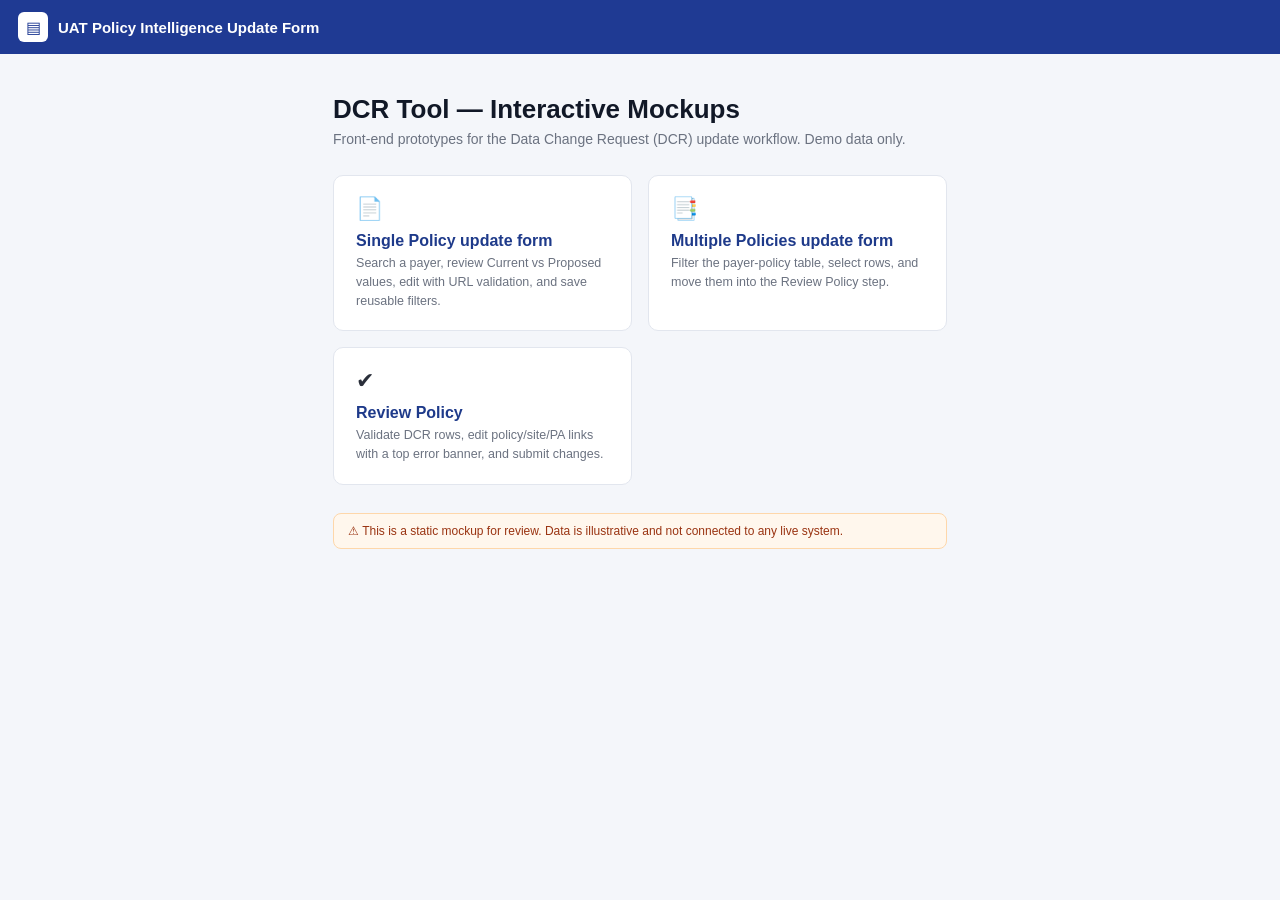
==== commit 040e19da: "Publish DCR tool mockups to GitHub Pages Static prototypes for the DCR update workflow (single/multi" ====
--- a/index.html
+++ b/index.html
@@ -3,510 +3,62 @@
 <head>
 <meta charset="UTF-8" />
 <meta name="viewport" content="width=device-width, initial-scale=1.0" />
-<title>Policy Intelligence Stewardship Tool</title>
-<link rel="stylesheet" href="styles.css?v=35" />
+<title>UAT Policy Intelligence Update Form — DCR Tool Mockups</title>
+<link rel="stylesheet" href="styles.css" />
+<link rel="stylesheet" href="form.css" />
+<style>
+  .lp-wrap { max-width: 860px; margin: 0 auto; padding: 40px 24px; }
+  .lp-title { font-size: 26px; font-weight: 700; color: #111827; margin: 0 0 6px; }
+  .lp-sub { font-size: 14px; color: #6b7280; margin: 0 0 28px; }
+  .lp-grid { display: grid; grid-template-columns: repeat(auto-fit, minmax(240px, 1fr)); gap: 16px; }
+  .lp-card {
+    display: block; text-decoration: none; color: inherit;
+    border: 1px solid #e2e6ee; border-radius: 10px; padding: 20px 22px; background: #fff;
+    transition: border-color .15s, box-shadow .15s;
+  }
+  .lp-card:hover { border-color: #2563eb; box-shadow: 0 4px 14px rgba(37,99,235,.12); }
+  .lp-card-icon { font-size: 22px; }
+  .lp-card-name { font-size: 16px; font-weight: 700; color: #1e3a8a; margin: 10px 0 4px; }
+  .lp-card-desc { font-size: 12.5px; color: #6b7280; line-height: 1.5; }
+  .lp-note {
+    margin-top: 28px; font-size: 12px; color: #9a3412;
+    background: #fff7ed; border: 1px solid #fed7aa; border-radius: 8px; padding: 10px 14px;
+  }
+</style>
 </head>
-<body>
-  <!-- ============ TOP NAV ============ -->
-  <header class="topnav">
-    <div class="brand">
-      <span class="logo">PI</span>
-      <span class="brand-title">Policy Intelligence Stewardship Tool</span>
-    </div>
-    <nav class="nav-tabs">
-      <a class="nav-tab active" data-tab="stewardship">Product Tracker</a>
-      <a class="nav-tab" data-tab="metric">Metric Dashboard</a>
-      <a class="nav-tab" data-tab="wins" hidden>Policy Wins</a>
-      <div class="nav-dropdown">
-        <a class="nav-tab">Helpful Links ▾</a>
-        <div class="dropdown-menu">
-          <a>MMIT Portal</a>
-          <a>Policy Reporter</a>
-          <a>GATE Reference</a>
-          <a>Training Docs</a>
-        </div>
-      </div>
-      <a class="nav-tab" href="multi-form.html">Policy Intelligence Update Form</a>
-      <a class="nav-tab" data-tab="reporter">Policy Reporter</a>
-      <a class="nav-tab help">⌕ Help</a>
-    </nav>
-    <div class="autosave" id="autosave">
-      <span class="dot"></span><span id="autosaveText">Auto save</span>
+<body class="form-page">
+  <header class="form-topbar">
+    <div class="form-brand">
+      <span class="form-logo">▤</span>
+      <span class="form-title">UAT Policy Intelligence Update Form</span>
     </div>
   </header>
 
-  <!-- ============ BODY ============ -->
-  <div class="layout">
-    <!-- ===== LEFT SIDEBAR (FILTERS) ===== -->
-    <aside class="sidebar">
-      <div class="sidebar-header">
-        <span class="filters-title">⚙ Filters</span>
-        <button class="link-btn" id="resetFilters">Reset ↻</button>
-      </div>
+  <div class="lp-wrap">
+    <h1 class="lp-title">DCR Tool — Interactive Mockups</h1>
+    <p class="lp-sub">Front-end prototypes for the Data Change Request (DCR) update workflow. Demo data only.</p>
 
-      <!-- ===== STEWARDSHIP FILTERS ===== -->
-      <div id="stewardshipFilters">
-      <div class="filter-group">
-        <div class="fg-title" data-toggle>BRAND <span class="chev">▾</span></div>
-        <div class="fg-body">
-          <label><input type="checkbox" class="filter-cb brand-cb" value="Brand Alpha" /> Brand Alpha <span class="cbar"><i style="width:100%"></i></span><span class="count">293</span></label>
-          <label><input type="checkbox" class="filter-cb brand-cb" value="Brand Bravo" /> Brand Bravo <span class="cbar"><i style="width:45%"></i></span><span class="count">132</span></label>
-          <label><input type="checkbox" class="filter-cb brand-cb" value="Brand Charlie" /> Brand Charlie <span class="cbar"><i style="width:8%"></i></span><span class="count">22</span></label>
-          <label><input type="checkbox" class="filter-cb brand-cb" value="Brand Delta" /> Brand Delta <span class="cbar"><i style="width:3%"></i></span><span class="count">8</span></label>
-          <label><input type="checkbox" class="filter-cb brand-cb" value="Brand Echo" /> Brand Echo <span class="cbar"><i style="width:2%"></i></span><span class="count">5</span></label>
-          <button class="show-more">Show more</button>
-        </div>
-      </div>
+    <div class="lp-grid">
+      <a class="lp-card" href="single-form.html">
+        <div class="lp-card-icon">📄</div>
+        <div class="lp-card-name">Single Policy update form</div>
+        <div class="lp-card-desc">Search a payer, review Current vs Proposed values, edit with URL validation, and save reusable filters.</div>
+      </a>
+      <a class="lp-card" href="multi-form.html">
+        <div class="lp-card-icon">📑</div>
+        <div class="lp-card-name">Multiple Policies update form</div>
+        <div class="lp-card-desc">Filter the payer-policy table, select rows, and move them into the Review Policy step.</div>
+      </a>
+      <a class="lp-card" href="review-policy.html">
+        <div class="lp-card-icon">✔</div>
+        <div class="lp-card-name">Review Policy</div>
+        <div class="lp-card-desc">Validate DCR rows, edit policy/site/PA links with a top error banner, and submit changes.</div>
+      </a>
+    </div>
 
-      <div class="filter-group">
-        <div class="fg-title" data-toggle>INDICATION <span class="chev">▾</span></div>
-        <div class="fg-body">
-          <label><input type="checkbox" class="filter-cb" /> Primary Progressive Multiple… <span class="count">18</span></label>
-          <label><input type="checkbox" class="filter-cb" /> Multiple Sclerosis <span class="count">17</span></label>
-          <label><input type="checkbox" class="filter-cb" /> Rheumatoid Arthritis <span class="count">15</span></label>
-          <label><input type="checkbox" class="filter-cb" /> Neovascular Age Related Macul… <span class="count">9</span></label>
-          <label><input type="checkbox" class="filter-cb" /> Food Allergy <span class="count">8</span></label>
-          <button class="show-more">Show more</button>
-        </div>
-      </div>
-
-      <div class="filter-group">
-        <div class="fg-title" data-toggle>LIVES COVERED <span class="chev">▾</span></div>
-        <div class="fg-body">
-          <label><input type="checkbox" class="filter-cb" checked /> &lt; 1,000,000 (100) <span class="count">100</span></label>
-          <label><input type="checkbox" class="filter-cb" /> 1M - 5M (180) <span class="count">180</span></label>
-          <label><input type="checkbox" class="filter-cb" /> 5M - 10M (250) <span class="count">250</span></label>
-          <label><input type="checkbox" class="filter-cb" /> 10M - 20M (310) <span class="count">310</span></label>
-          <label><input type="checkbox" class="filter-cb" /> &gt; 20,000,000 (405) <span class="count">405</span></label>
-          <div class="range-note" id="rangeNote">Range: 0M – 50M+</div>
-          <input type="range" min="0" max="100" value="50" class="slider" id="livesSlider" />
-        </div>
-      </div>
-
-      <div class="filter-group">
-        <div class="fg-title" data-toggle>PAYER <span class="chev">▾</span></div>
-        <div class="fg-body">
-          <label><input type="checkbox" class="filter-cb payer-cb" value="Payer 01" /> Payer 01 <span class="count">120</span></label>
-          <label><input type="checkbox" class="filter-cb payer-cb" value="Payer 02" /> Payer 02 <span class="count">47</span></label>
-          <label><input type="checkbox" class="filter-cb payer-cb" value="Payer 03" /> Payer 03 <span class="count">15</span></label>
-          <label><input type="checkbox" class="filter-cb payer-cb" value="Payer 04" /> Payer 04 <span class="count">14</span></label>
-        </div>
-      </div>
-
-      <div class="filter-group">
-        <div class="fg-title" data-toggle>POLICY STATUS <span class="chev">▾</span></div>
-        <div class="fg-body">
-          <label><input type="checkbox" class="filter-cb" /> PA REQUIRED NO C… <span class="cbar"><i style="width:100%"></i></span><span class="count">273</span></label>
-          <label><input type="checkbox" class="filter-cb" /> TO PI OR BETTER <span class="cbar"><i style="width:46%"></i></span><span class="count">125</span></label>
-          <label><input type="checkbox" class="filter-cb" /> TO PI WITH CRITERIA <span class="cbar"><i style="width:35%"></i></span><span class="count">97</span></label>
-          <label><input type="checkbox" class="filter-cb" /> BIO MANAGED 1 <span class="cbar"><i style="width:33%"></i></span><span class="count">92</span></label>
-          <label><input type="checkbox" class="filter-cb" /> NO ST <span class="cbar"><i style="width:33%"></i></span><span class="count">92</span></label>
-        </div>
-      </div>
-
-      <div class="filter-group">
-        <div class="fg-title" data-toggle>BENEFIT TYPE <span class="chev">▾</span></div>
-        <div class="fg-body">
-          <label><input type="checkbox" class="filter-cb" /> PHARMACY BENEFIT <span class="count">494</span></label>
-          <label><input type="checkbox" class="filter-cb" /> MEDICAL BENEFIT <span class="count">408</span></label>
-        </div>
-      </div>
-
-      <div class="filter-group">
-        <div class="fg-title" data-toggle>BOOK OF BUSINESS <span class="chev">▾</span></div>
-        <div class="fg-body">
-          <label><input type="checkbox" class="filter-cb bob-cb" value="Commercial" /> COMMERCIAL <span class="count">350</span></label>
-          <label><input type="checkbox" class="filter-cb bob-cb" value="Medicaid Managed" /> MEDICAID_MANAGED <span class="count">299</span></label>
-          <label><input type="checkbox" class="filter-cb bob-cb" value="Medicare Advantage" /> MEDICARE_ADVANTAGE <span class="count">141</span></label>
-          <label><input type="checkbox" class="filter-cb bob-cb" value="Medicaid FFS" /> MEDICAID_FFS <span class="count">66</span></label>
-          <label><input type="checkbox" class="filter-cb bob-cb" value="Government" /> GOVERNMENT <span class="count">41</span></label>
-        </div>
-      </div>
-
-      <!-- LEGENDS -->
-      <div class="legend">
-        <div class="legend-title">DCR STATUS</div>
-        <div class="legend-row"><span class="swatch s-new"></span> NEW <span class="cbar"><i style="width:100%"></i></span><span class="count">834</span></div>
-        <div class="legend-row"><span class="swatch s-created"></span> DCR Created <span class="cbar"><i style="width:6%"></i></span><span class="count">33</span></div>
-        <div class="legend-row"><span class="swatch s-bridging"></span> Bridging Issues <span class="count">9</span></div>
-        <div class="legend-row"><span class="swatch s-notreq"></span> Not Required <span class="count">9</span></div>
-      </div>
-
-      <div class="legend">
-        <div class="legend-title">MMIT Verification STATUS</div>
-        <div class="legend-row"><span class="swatch v-new"></span> NEW <span class="cbar"><i style="width:100%"></i></span><span class="count">834</span></div>
-        <div class="legend-row"><span class="swatch v-correct"></span> Correct <span class="cbar"><i style="width:6%"></i></span><span class="count">33</span></div>
-        <div class="legend-row"><span class="swatch v-review"></span> Under MMIT Review</div>
-        <div class="legend-row"><span class="swatch v-assess"></span> Incorrect : Assessment Error</div>
-        <div class="legend-row"><span class="swatch v-lag"></span> Incorrect : Policy Lag</div>
-        <div class="legend-row"><span class="swatch v-mdm"></span> Bridging Issue : Under MDM Review</div>
-      </div>
-      </div><!-- /#stewardshipFilters -->
-
-      <!-- ===== WINS FILTERS (populated by JS) ===== -->
-      <div id="winsFilters" hidden>
-        <div class="filter-group">
-          <div class="fg-title" data-toggle>BRAND <span class="chev">▾</span></div>
-          <div class="fg-body" id="winFilterBrand"></div>
-        </div>
-        <div class="filter-group">
-          <div class="fg-title" data-toggle>INDICATION <span class="chev">▾</span></div>
-          <div class="fg-body" id="winFilterIndication"></div>
-        </div>
-        <div class="filter-group">
-          <div class="fg-title" data-toggle>BOOK OF BUSINESS <span class="chev">▾</span></div>
-          <div class="fg-body" id="winFilterBob"></div>
-        </div>
-        <div class="filter-group">
-          <div class="fg-title" data-toggle>BENEFIT TYPE <span class="chev">▾</span></div>
-          <div class="fg-body" id="winFilterBenefit"></div>
-        </div>
-      </div>
-    </aside>
-
-    <!-- ===== MAIN CONTENT ===== -->
-    <main class="content">
-      <!-- ===== STEWARDSHIP (Product Tracker) VIEW ===== -->
-      <div id="stewardshipView">
-      <!-- Section header + toolbar -->
-      <div class="content-head">
-        <div class="section-tag">Policies</div>
-        <div class="subtabs">
-          <a class="subtab active" data-view="all">All Requests <span class="subtab-count" id="count-all">0</span></a>
-          <a class="subtab" data-view="open">Open Requests <span class="subtab-count" id="count-open">0</span></a>
-          <a class="subtab" data-view="mine">My Requests <span class="subtab-count" id="count-mine">0</span></a>
-          <a class="subtab" data-view="completed">Completed Requests <span class="subtab-count" id="count-completed">0</span></a>
-        </div>
-        <div class="toolbar">
-          <button class="btn btn-edit" id="editToggleBtn">Edit</button>
-          <button class="btn btn-multi" id="createMultiBtn" disabled>Create Multiple DCR</button>
-          <button class="btn btn-bulk" id="bulkAssignBtn" disabled>⇲ Bulk Assign</button>
-        </div>
-      </div>
-
-      <!-- TABLE -->
-      <div class="table-wrap">
-        <table class="grid" id="grid">
-          <thead>
-            <tr>
-              <th class="col-check"><input type="checkbox" id="selectAll" /></th>
-              <th>Req-ID</th>
-              <th>Steward Assigned</th>
-              <th>Parent Payer</th>
-              <th>Payer</th>
-              <th>Brand</th>
-              <th>Indication</th>
-              <th>Book of Business</th>
-              <th>Benefit Type</th>
-              <th>Lives Covered</th>
-              <th>MMIT Policy Link1</th>
-              <th>MMIT Policy Link2</th>
-              <th>MMIT Policy Link3</th>
-              <th>MMIT Policy Link4</th>
-              <th>Policy Reporter Link 1</th>
-              <th>Policy Reporter Link 2</th>
-              <th>Policy Reporter Link 3</th>
-              <th>Relative Access Position (selected brands only)</th>
-              <th>MMIT HPM (May-26)</th>
-              <th>MMIT Verification Status</th>
-              <th>DCR Status</th>
-              <th>Create DCR</th>
-              <th>GNE HPM Status</th>
-              <th class="col-wide">PA and PI Summary</th>
-              <th class="col-wide">Comments / Links or Queries</th>
-              <th>Action</th>
-            </tr>
-          </thead>
-          <tbody id="gridBody"><!-- rows injected by JS --></tbody>
-        </table>
-      </div>
-      <div class="footer-bar">
-        <span id="rowCount">0</span> requests shown · <span id="selCount">0</span> selected
-      </div>
-      </div><!-- /#stewardshipView -->
-
-      <!-- ===== METRICS DASHBOARD VIEW ===== -->
-      <div id="metricView" class="dash" hidden>
-        <!-- Metric subtabs -->
-        <div class="metric-subtabs">
-          <a class="metric-subtab active" data-metric="dcrs">DCRs</a>
-          <a class="metric-subtab" data-metric="wins">Policy Wins</a>
-          <a class="metric-subtab" data-metric="dcrutil">DCR Utilization</a>
-          <a class="metric-subtab" data-metric="winsutil">Policy Wins Utilization</a>
-        </div>
-
-        <!-- ===== DCRs SUBVIEW ===== -->
-        <div id="metricDcrs" class="metric-panel">
-        <div class="dash-head">
-          <div class="section-tag">Metrics Dashboard</div>
-          <div class="dash-sub">Overview of policy stewardship activity across all requests</div>
-        </div>
-
-        <!-- KPI cards -->
-        <div class="kpi-grid">
-          <div class="kpi-card">
-            <div class="kpi-label">Total Requests</div>
-            <div class="kpi-value" id="kpiTotal">0</div>
-            <div class="kpi-foot" id="kpiLives">0 lives covered</div>
-          </div>
-          <div class="kpi-card">
-            <div class="kpi-label">DCRs Created</div>
-            <div class="kpi-value" id="kpiDcr">0</div>
-            <div class="kpi-foot" id="kpiDcrPct">0% of total</div>
-          </div>
-          <div class="kpi-card">
-            <div class="kpi-label">Bridging Issues</div>
-            <div class="kpi-value" id="kpiBridging">0</div>
-            <div class="kpi-foot">requiring MDM review</div>
-          </div>
-          <div class="kpi-card">
-            <div class="kpi-label">Unassigned</div>
-            <div class="kpi-value" id="kpiUnassigned">0</div>
-            <div class="kpi-foot">awaiting steward</div>
-          </div>
-        </div>
-
-        <!-- Chart panels -->
-        <div class="chart-grid">
-          <div class="chart-card">
-            <div class="chart-title">DCR Status Breakdown</div>
-            <div class="bar-chart" id="chartDcr"></div>
-          </div>
-          <div class="chart-card">
-            <div class="chart-title">MMIT Verification Status</div>
-            <div class="bar-chart" id="chartMmit"></div>
-          </div>
-          <div class="chart-card">
-            <div class="chart-title">Requests by Brand</div>
-            <div class="bar-chart" id="chartBrand"></div>
-          </div>
-          <div class="chart-card">
-            <div class="chart-title">Requests by Steward</div>
-            <div class="bar-chart" id="chartSteward"></div>
-          </div>
-        </div>
-        </div><!-- /#metricDcrs -->
-
-        <!-- ===== POLICY WINS SUBVIEW ===== -->
-        <div id="metricWins" class="metric-panel" hidden>
-        <div class="dash-head">
-          <div class="section-tag">Policy Wins</div>
-          <div class="dash-sub">Data from 2026-06-18 (first auto-approved WIN)</div>
-        </div>
-
-        <!-- Summary cards -->
-        <div class="kpi-grid">
-          <div class="kpi-card">
-            <div class="kpi-label">Total WINs Created</div>
-            <div class="kpi-value" id="winTotal">0</div>
-            <div class="kpi-foot" id="winShown">0 shown</div>
-          </div>
-          <div class="kpi-card">
-            <div class="kpi-label">Total WINs Approved</div>
-            <div class="kpi-value" id="winApproved">0</div>
-            <div class="kpi-foot" id="winApprovedPct">0% of created</div>
-          </div>
-          <div class="kpi-card">
-            <div class="kpi-label">Auto-Approved WINs</div>
-            <div class="kpi-value" id="winAuto">0</div>
-            <div class="kpi-foot">no manual review needed</div>
-          </div>
-          <div class="kpi-card">
-            <div class="kpi-label">First Auto-Approved</div>
-            <div class="kpi-value kpi-value-sm" id="winFirstDate">—</div>
-            <div class="kpi-foot">earliest WIN date</div>
-          </div>
-        </div>
-
-        <!-- Pie chart + table -->
-        <div class="wins-layout">
-          <div class="chart-card">
-            <div class="chart-title">WINs by Brand</div>
-            <div class="pie-wrap">
-              <svg class="pie" id="winPie" viewBox="0 0 200 200"></svg>
-              <div class="pie-legend" id="winPieLegend"></div>
-            </div>
-          </div>
-
-          <div class="chart-card">
-            <div class="chart-title">WINs Detail <span class="chart-count" id="winTableCount">0</span></div>
-            <div class="wins-table-wrap">
-              <table class="wins-table" id="winsTable">
-                <thead>
-                  <tr>
-                    <th>Win ID</th>
-                    <th>Created</th>
-                    <th>Payer</th>
-                    <th>Brand</th>
-                    <th>Book of Business</th>
-                    <th>Benefit Type</th>
-                    <th>Sub-Indication</th>
-                  </tr>
-                </thead>
-                <tbody id="winsBody"></tbody>
-              </table>
-            </div>
-          </div>
-        </div>
-        </div><!-- /#metricWins -->
-
-        <!-- ===== DCR UTILIZATION SUBVIEW ===== -->
-        <div id="metricDcrUtil" class="metric-panel" hidden>
-        <div class="dash-head">
-          <div class="section-tag">DCR Utilization — 2026 YTD</div>
-          <div class="dash-sub">How DCRs are submitted (User vs Steward) and approved (Auto vs Manual)</div>
-        </div>
-        <div class="kpi-grid">
-          <div class="kpi-card">
-            <div class="kpi-label">Total DCRs (2026)</div>
-            <div class="kpi-value" id="duTotal">0</div>
-            <div class="kpi-foot" id="duSubmitSplit">User 0 · Steward 0</div>
-          </div>
-          <div class="kpi-card">
-            <div class="kpi-label">Auto-Approved Share</div>
-            <div class="kpi-value" id="duAutoShare">0%</div>
-            <div class="kpi-foot" id="duAutoCount">0 of 0 decided</div>
-          </div>
-          <div class="kpi-card">
-            <div class="kpi-label">Auto Approval Rate</div>
-            <div class="kpi-value" id="duAutoRate">0%</div>
-            <div class="kpi-foot" id="duManualRate">Manual 0%</div>
-          </div>
-          <div class="kpi-card">
-            <div class="kpi-label">Manual Review Avoided</div>
-            <div class="kpi-value" id="duAvoided">0</div>
-            <div class="kpi-foot">auto decisions, no steward needed</div>
-          </div>
-        </div>
-        <div class="chart-grid">
-          <div class="chart-card">
-            <div class="chart-title">Submission Source — User vs Steward</div>
-            <div class="bar-chart" id="duChartSource"></div>
-          </div>
-          <div class="chart-card">
-            <div class="chart-title">Approval Method — Auto vs Manual</div>
-            <div class="bar-chart" id="duChartApproval"></div>
-          </div>
-          <div class="chart-card">
-            <div class="chart-title">Approval Adoption Shift — DCRs per Month</div>
-            <div class="bar-chart" id="duChartTrend"></div>
-          </div>
-          <div class="chart-card">
-            <div class="chart-title">Approval Rate — Auto vs Manual</div>
-            <div class="bar-chart" id="duChartRate"></div>
-          </div>
-          <div class="chart-card">
-            <div class="chart-title">Outcome Funnel — Auto vs Manual</div>
-            <div class="bar-chart" id="duChartFunnel"></div>
-          </div>
-          <div class="chart-card">
-            <div class="chart-title">Submission Source × Approval Method</div>
-            <div class="bar-chart" id="duChartMatrix"></div>
-          </div>
-        </div>
-        </div><!-- /#metricDcrUtil -->
-
-        <!-- ===== POLICY WINS UTILIZATION SUBVIEW ===== -->
-        <div id="metricWinsUtil" class="metric-panel" hidden>
-        <div class="dash-head">
-          <div class="section-tag">Policy Wins Utilization — 2026 YTD</div>
-          <div class="dash-sub">Policy Wins are auto-approved by P360 — near-total automation</div>
-        </div>
-        <div class="kpi-grid">
-          <div class="kpi-card">
-            <div class="kpi-label">Total WINs (2026)</div>
-            <div class="kpi-value" id="wuTotal">0</div>
-            <div class="kpi-foot" id="wuSplit">Auto 0 · Manual 0</div>
-          </div>
-          <div class="kpi-card">
-            <div class="kpi-label">Auto-Approved Share</div>
-            <div class="kpi-value" id="wuAutoShare">0%</div>
-            <div class="kpi-foot">no manual review needed</div>
-          </div>
-          <div class="kpi-card">
-            <div class="kpi-label">Payers Reached (Auto)</div>
-            <div class="kpi-value" id="wuPayers">0</div>
-            <div class="kpi-foot" id="wuBrands">0 brands</div>
-          </div>
-          <div class="kpi-card">
-            <div class="kpi-label">Manual Review Avoided</div>
-            <div class="kpi-value" id="wuAvoided">0</div>
-            <div class="kpi-foot">auto WINs, no steward needed</div>
-          </div>
-        </div>
-        <div class="chart-grid">
-          <div class="chart-card">
-            <div class="chart-title">Approval Channel — Auto vs Manual</div>
-            <div class="bar-chart" id="wuChartChannel"></div>
-          </div>
-          <div class="chart-card">
-            <div class="chart-title">WINs per Month — Auto vs Manual</div>
-            <div class="bar-chart" id="wuChartTrend"></div>
-          </div>
-          <div class="chart-card">
-            <div class="chart-title">Reach — Payers Covered</div>
-            <div class="bar-chart" id="wuChartPayers"></div>
-          </div>
-          <div class="chart-card">
-            <div class="chart-title">Reach — Brands Covered</div>
-            <div class="bar-chart" id="wuChartBrands"></div>
-          </div>
-        </div>
-        </div><!-- /#metricWinsUtil -->
-      </div><!-- /#metricView -->
-    </main>
+    <p class="lp-note">
+      ⚠ This is a static mockup for review. Data is illustrative and not connected to any live system.
+    </p>
   </div>
-
-  <!-- ============ BULK ASSIGN MODAL ============ -->
-  <div class="modal-overlay" id="bulkModal">
-    <div class="modal">
-      <div class="modal-head">
-        <span>BulkAssignSingleStewardToMultipleRecords</span>
-        <button class="modal-x" id="bulkClose">✕</button>
-      </div>
-      <div class="modal-body">
-        <div class="modal-label-row">
-          <label class="modal-label">Reviewer Id <span class="req">*</span></label>
-          <button class="assign-me-btn modal-assign-me" id="bulkAssignMe">Assign to me</button>
-        </div>
-        <select class="modal-select" id="reviewerSelect">
-          <option value="">Select an option...</option>
-          <option>Steward A (Steward)</option>
-          <option>Steward B (Steward)</option>
-          <option>Steward C (Steward)</option>
-          <option>Steward D (Steward)</option>
-          <option>Steward E (Steward)</option>
-        </select>
-        <div class="modal-hint" id="bulkHint">No DCRs selected yet.</div>
-      </div>
-      <div class="modal-foot">
-        <button class="btn btn-ghost" id="bulkCancel">Cancel</button>
-        <button class="btn btn-bulk" id="bulkAssignConfirm">Assign Bulk Records</button>
-      </div>
-    </div>
-  </div>
-
-  <!-- ============ HISTORY POPUP ============ -->
-  <div class="modal-overlay" id="historyModal">
-    <div class="modal modal-lg">
-      <div class="modal-head">
-        <span id="historyTitle">Edit History</span>
-        <button class="modal-x" id="historyClose">✕</button>
-      </div>
-      <div class="modal-body">
-        <table class="history-table" id="historyTable">
-          <thead>
-            <tr><th>Timestamp</th><th>Field</th><th>Old Value</th><th>New Value</th><th>User</th></tr>
-          </thead>
-          <tbody></tbody>
-        </table>
-      </div>
-    </div>
-  </div>
-
-  <!-- ============ DCR CREATED TOAST ============ -->
-  <div class="toast" id="toast"></div>
-
-  <script src="app.js?v=35"></script>
 </body>
 </html>
--- a/form.css
+++ b/form.css
@@ -0,0 +1,421 @@
+/* ===== Multiple Policies update form ===== */
+.form-page { background: #f4f6fa; }
+
+.form-topbar {
+  display: flex; align-items: center; gap: 22px;
+  background: #1f3a93; color: #fff; height: 54px; padding: 0 18px;
+}
+.form-brand { display: flex; align-items: center; gap: 10px; }
+.form-logo {
+  background: #fff; color: #1f3a93; width: 30px; height: 30px;
+  display: grid; place-items: center; border-radius: 6px; font-size: 16px;
+}
+.form-title { font-weight: 600; font-size: 15px; white-space: nowrap; }
+.form-nav { display: flex; gap: 6px; flex: 1; }
+.form-tab {
+  color: #cdd6f5; padding: 6px 10px; font-size: 13px; cursor: pointer;
+  border-bottom: 2px solid transparent;
+}
+.form-tab:hover { color: #fff; }
+.form-tab.active { color: #fff; font-weight: 600; border-bottom-color: #fff; }
+.form-actions-top { display: flex; gap: 8px; }
+
+.form-btn {
+  border: none; border-radius: 6px; padding: 7px 14px;
+  font-size: 12.5px; font-weight: 600; cursor: pointer;
+}
+.form-btn.ghost { background: rgba(255,255,255,.14); color: #fff; }
+.form-btn.ghost:hover { background: rgba(255,255,255,.24); }
+.form-btn.primary { background: #2563eb; color: #fff; }
+.form-btn.primary:hover { filter: brightness(1.07); }
+.form-main-actions .form-btn.ghost { background: #eef0f5; color: #333; border: 1px solid #d4d8e2; }
+
+.form-layout { display: flex; height: calc(100vh - 54px); }
+
+/* sidebar */
+.form-sidebar {
+  width: 300px; flex-shrink: 0; background: #fff;
+  border-right: 1px solid #e2e6ee; padding: 18px; overflow-y: auto;
+}
+.search-head { display: flex; justify-content: space-between; align-items: center; }
+.search-title { font-size: 17px; font-weight: 700; }
+.req-note { font-size: 12px; color: #6b7280; margin: 10px 0 18px; }
+.req { color: #d6452c; }
+.fld-label {
+  display: block; font-size: 11px; font-weight: 700; color: #374151;
+  letter-spacing: .3px; margin: 14px 0 6px;
+}
+.fld-label::before { content: "ⓘ "; color: #9ca3af; font-weight: 400; }
+.fld-select, .fld-box {
+  border: 1px solid #d4d8e2; border-radius: 6px; padding: 9px 10px;
+  font-size: 13px; display: flex; justify-content: space-between; align-items: center;
+  color: #9aa1ad; background: #fff;
+}
+.fld-box { color: #333; background: #f8f9fc; }
+.fld-select i { color: #9aa1ad; font-style: normal; }
+
+/* main */
+.form-main { flex: 1; display: flex; flex-direction: column; padding: 18px 20px; overflow: hidden; }
+.form-main-head { display: flex; justify-content: space-between; align-items: flex-start; margin-bottom: 12px; }
+.payer-details { font-size: 19px; font-weight: 700; margin-bottom: 4px; }
+.user-guide { font-size: 12.5px; color: #2563eb; }
+.form-main-actions { display: flex; gap: 8px; }
+
+.banner {
+  display: none; background: #eef4ff; border: 1px solid #c7d8ff;
+  color: #1e40af; padding: 10px 14px; border-radius: 6px;
+  font-size: 13px; margin-bottom: 12px;
+}
+.banner.show { display: block; }
+.banner.warn { background: #fff7ed; border-color: #fed7aa; color: #9a3412; }
+
+.form-table-wrap {
+  flex: 1; overflow: auto; border: 1px solid #e2e6ee;
+  border-radius: 8px; background: #fff;
+}
+.form-grid { border-collapse: collapse; width: max-content; min-width: 100%; font-size: 12.5px; }
+.form-grid th, .form-grid td {
+  border-bottom: 1px solid #eef0f4; padding: 10px 12px;
+  text-align: left; white-space: nowrap; vertical-align: middle;
+}
+.form-grid thead th {
+  position: sticky; top: 0; background: #fff; z-index: 4;
+  font-weight: 700; color: #374151; border-bottom: 1px solid #d4d8e2;
+}
+.form-grid thead th.sortable::after { content: " ⇅"; color: #c0c5d0; font-size: 10px; }
+.form-grid tbody tr:hover { background: #f6f9ff; }
+.form-grid tbody tr.row-on { background: #eef4ff; }
+.fcheck { width: 36px; text-align: center; }
+.prod-cell { font-weight: 600; }
+.dcr-pending { color: #9ca3af; font-style: italic; }
+.dcr-created-link {
+  color: #1f8aa0; font-weight: 700; text-decoration: underline; cursor: pointer;
+}
+.dcr-created-link:hover { color: #4a3b8a; }
+
+.form-foot { padding: 10px 2px; font-size: 12.5px; color: #6b7280; }
+
+/* ===== Single Policy update form ===== */
+/* Search-panel header actions (Reset + Search) */
+.search-actions { display: flex; align-items: center; gap: 14px; }
+.search-btn {
+  display: inline-flex; align-items: center; gap: 6px;
+  background: #cdd6ea; color: #7a8194; border: none; border-radius: 6px;
+  padding: 6px 14px; font-size: 12.5px; font-weight: 600; cursor: not-allowed;
+}
+.search-btn.enabled { background: #2563eb; color: #fff; cursor: pointer; }
+.search-btn.enabled:hover { filter: brightness(1.07); }
+
+/* A plain value line (e.g. PAYER MDM ID shown as a dash until populated) */
+.fld-value { font-size: 14px; color: #374151; margin-top: 2px; }
+.fld-value.muted { color: #9aa1ad; }
+
+/* ===== Saved Filters (sidebar trigger) ===== */
+.saved-filters { margin-top: 22px; border-top: 1px solid #e2e6ee; padding-top: 14px; }
+.saved-open-btn {
+  width: 100%; display: flex; align-items: center; justify-content: center; gap: 8px;
+  border: 1px solid #d4d8e2; background: #fff; color: #374151;
+  border-radius: 6px; padding: 9px 12px; font-size: 12.5px; font-weight: 600; cursor: pointer;
+}
+.saved-open-btn:hover { background: #f6f8fc; border-color: #c7d8ff; }
+.saved-count {
+  display: inline-flex; align-items: center; justify-content: center;
+  min-width: 20px; height: 18px; padding: 0 6px; border-radius: 9px;
+  background: #2563eb; color: #fff; font-size: 11px; font-weight: 700;
+}
+
+/* ===== Saved Filters table modal ===== */
+.modal-card.modal-wide {
+  width: 96vw; max-width: 1200px;
+  display: flex; flex-direction: column; max-height: 90vh;
+}
+.modal-head-row { display: flex; align-items: center; justify-content: space-between; margin-bottom: 12px; }
+.modal-head-row .modal-title { margin: 0; }
+.modal-x {
+  border: none; background: none; cursor: pointer; font-size: 16px;
+  color: #6b7280; padding: 4px 8px; border-radius: 4px; line-height: 1;
+}
+.modal-x:hover { background: #eef0f5; color: #374151; }
+
+/* Search box */
+.saved-search-row { margin-bottom: 8px; }
+.saved-search {
+  width: 100%; box-sizing: border-box; border: 1px solid #d4d8e2; border-radius: 8px;
+  padding: 10px 12px; font-size: 13px; font-family: inherit; color: #1f2937;
+}
+.saved-search:focus { outline: none; border-color: #2563eb; box-shadow: 0 0 0 2px rgba(37,99,235,.15); }
+.saved-hint-line { font-size: 12px; color: #6b7280; margin: 0 0 12px; }
+
+.saved-empty-note { font-size: 13px; color: #6b7280; margin: 4px 0 0; }
+.saved-no-match { display: none; font-size: 13px; color: #6b7280; margin: 14px 2px 0; }
+
+.saved-table-wrap {
+  flex: 1; overflow: auto; border: 1px solid #e2e6ee; border-radius: 8px;
+}
+.saved-table { width: 100%; border-collapse: collapse; font-size: 13px; }
+.saved-table thead th {
+  position: sticky; top: 0; background: #f6f8fc; z-index: 1;
+  text-align: left; font-weight: 700; color: #374151;
+  padding: 11px 14px; border-bottom: 1px solid #d4d8e2; white-space: nowrap;
+}
+.saved-table td {
+  padding: 11px 14px; border-bottom: 1px solid #eef0f4; vertical-align: middle; color: #374151;
+}
+.saved-table tbody tr.sf-row { cursor: pointer; }
+.saved-table tbody tr.sf-row:hover { background: #eef4ff; }
+.saved-table tbody tr:last-child td { border-bottom: none; }
+.saved-table { table-layout: auto; }
+.sf-name { font-weight: 600; color: #1e3a8a; white-space: nowrap; }
+/* Criteria is the flexible column: let it wrap so the rest stay visible */
+.sf-criteria { color: #4b5563; white-space: normal; word-break: break-word; }
+.sf-date { white-space: nowrap; color: #6b7280; }
+.col-actions { white-space: nowrap; text-align: right; width: 1%; }
+.sf-icon {
+  border: none; background: none; cursor: pointer; font-size: 14px;
+  color: #6b7280; padding: 5px 7px; border-radius: 4px; line-height: 1; margin-left: 2px;
+}
+.sf-icon:hover { background: #e4e8f0; color: #374151; }
+.sf-icon.danger:hover { background: #fdecec; color: #c0392b; }
+
+/* ===== Save / Rename Filter modal ===== */
+/* Sits above the saved-filters table modal when renaming from it. */
+#filterModal { z-index: 320; }
+.modal-overlay {
+  display: none; position: fixed; inset: 0; z-index: 300;
+  background: rgba(17,24,39,.45); align-items: center; justify-content: center;
+}
+.modal-overlay.show { display: flex; }
+.modal-card {
+  width: 380px; max-width: calc(100vw - 32px); background: #fff;
+  border-radius: 10px; padding: 20px 22px; box-shadow: 0 12px 40px rgba(0,0,0,.25);
+}
+.modal-title { font-size: 17px; font-weight: 700; margin: 0 0 14px; color: #111827; }
+.modal-label { display: block; font-size: 11.5px; font-weight: 700; color: #374151; margin-bottom: 5px; }
+.modal-input {
+  width: 100%; box-sizing: border-box; border: 1px solid #d4d8e2; border-radius: 6px;
+  padding: 9px 10px; font-size: 13px; font-family: inherit; color: #1f2937;
+}
+.modal-input:focus { outline: none; border-color: #2563eb; box-shadow: 0 0 0 2px rgba(37,99,235,.15); }
+.modal-preview {
+  margin: 10px 0 4px; padding: 8px 10px; background: #f6f8fc; border: 1px solid #e2e6ee;
+  border-radius: 6px; font-size: 11.5px; color: #4b5563; word-break: break-word;
+}
+.modal-actions { display: flex; justify-content: flex-end; gap: 8px; margin-top: 16px; }
+/* Ghost button on a light modal needs dark text (topbar default is white). */
+.modal-actions .form-btn.ghost { background: #eef0f5; color: #333; border: 1px solid #d4d8e2; }
+.modal-actions .form-btn.ghost:hover { background: #e2e6ef; }
+
+/* Primary action that starts disabled (Submit For Review) */
+.form-btn.primary:disabled,
+.form-btn.primary.disabled {
+  background: #a9c1f6; cursor: not-allowed; filter: none;
+}
+
+/* Empty state shown before a payer is searched */
+.form-empty {
+  flex: 1; display: grid; place-items: center;
+  color: #6b7280; font-size: 13.5px; text-align: center;
+}
+
+/* ---- populated Payer Details view ---- */
+.form-main.populated { overflow-y: auto; }
+
+/* summary strip: two columns of icon + key/value */
+.payer-summary {
+  display: grid; grid-template-columns: 1fr 1fr; gap: 8px 60px;
+  padding: 6px 4px 16px; max-width: 1000px;
+}
+.psum-item { display: flex; align-items: flex-start; gap: 10px; }
+.psum-ico {
+  width: 18px; height: 18px; flex-shrink: 0; margin-top: 1px;
+  color: #9aa1ad; font-size: 13px; text-align: center;
+}
+.psum-k { font-size: 11px; color: #6b7280; }
+.psum-v { font-size: 13px; color: #1f2937; font-weight: 600; }
+
+.assess-hint { font-size: 12.5px; color: #4b5563; font-style: italic; margin: 4px 4px 12px; }
+
+/* three-column proposed grid */
+.prop-table { width: 100%; border-collapse: collapse; font-size: 12.5px; }
+.prop-table col.c-values   { width: 27%; }
+.prop-table col.c-current  { width: 36%; }
+.prop-table col.c-proposed { width: 37%; }
+.prop-table thead th {
+  text-align: left; font-weight: 700; color: #374151;
+  background: #f3f5f9; padding: 10px 14px; border-bottom: 1px solid #e2e6ee;
+}
+.prop-table tbody td {
+  padding: 10px 14px; vertical-align: top; border-bottom: 1px solid #eef0f4;
+}
+.prop-table tbody tr:nth-child(odd) td { background: #fafbfd; }
+.prop-label { display: flex; align-items: center; gap: 8px; color: #374151; }
+.prop-label .ico { color: #b7bdca; font-size: 12px; }
+
+/* inputs used inside the grid */
+.pin {
+  width: 100%; box-sizing: border-box; border: 1px solid #d4d8e2;
+  border-radius: 6px; padding: 8px 10px; font-size: 12.5px; color: #1f2937;
+  background: #fff; font-family: inherit;
+}
+.pin[readonly] { background: #f8f9fc; color: #374151; }
+.pin.sel { appearance: none; background:
+  linear-gradient(45deg, transparent 50%, #9aa1ad 50%) calc(100% - 16px) 55% / 5px 5px no-repeat,
+  linear-gradient(135deg, #9aa1ad 50%, transparent 50%) calc(100% - 11px) 55% / 5px 5px no-repeat, #fff; }
+.pin.clearable { position: relative; }
+textarea.pin { resize: vertical; min-height: 38px; }
+.pin-dash { color: #9aa1ad; padding: 8px 2px; }
+
+/* select wrapper with a clear (x) affordance to match the screenshot */
+.sel-wrap { position: relative; }
+.sel-wrap .clear-x {
+  position: absolute; right: 26px; top: 50%; transform: translateY(-50%);
+  color: #9aa1ad; cursor: pointer; font-size: 12px; line-height: 1;
+}
+.sel-wrap .clear-x:hover { color: #6b7280; }
+
+/* State chip (multiselect-style) */
+.chip-box {
+  border: 1px solid #d4d8e2; border-radius: 6px; padding: 6px 8px;
+  min-height: 34px; display: flex; align-items: center; gap: 6px; background: #fff;
+}
+.chip {
+  display: inline-flex; align-items: center; gap: 6px; background: #eef2fb;
+  border: 1px solid #d6e0f5; border-radius: 4px; padding: 2px 8px; font-size: 12px;
+}
+.chip .x { cursor: pointer; color: #6b7280; }
+
+.add-attach {
+  margin-top: 8px; display: inline-flex; align-items: center; gap: 6px;
+  background: #eef4ff; border: 1px solid #c7d8ff; color: #2563eb;
+  border-radius: 6px; padding: 6px 12px; font-size: 12px; font-weight: 600; cursor: pointer;
+}
+.add-attach:hover { background: #e2ecff; }
+
+/* ---- URL validation state (AC2/AC3) ---- */
+.pin.pin-err {
+  border-color: #d6452c; background: #fff5f4;
+  box-shadow: 0 0 0 1px #d6452c inset;
+}
+.field-err {
+  color: #d6452c; font-size: 11.5px; margin-top: 5px;
+  display: flex; align-items: center; gap: 5px;
+}
+
+/* ===== Multiple Policies update form ===== */
+/* Wide, horizontally-scrolling payer-policy table */
+.mp-table-wrap { flex: 1; overflow: auto; border: 1px solid #e2e6ee; border-radius: 6px; }
+.mp-table { border-collapse: collapse; width: 100%; font-size: 12px; white-space: nowrap; }
+.mp-table thead th {
+  position: sticky; top: 0; z-index: 1;
+  background: #f3f5f9; color: #6b7280; font-weight: 600; text-align: left;
+  padding: 10px 12px; border-bottom: 1px solid #dfe3ec;
+  text-decoration: underline; text-underline-offset: 2px;
+}
+.mp-table tbody td {
+  padding: 9px 12px; border-bottom: 1px solid #eef0f4; color: #1f2937;
+  vertical-align: top; max-width: 150px; overflow: hidden; text-overflow: ellipsis;
+}
+.mp-table tbody tr:hover { background: #f7f9fd; }
+.mp-table tbody tr.selected { background: #eaf1fd; }
+.mp-table .mp-check { width: 34px; text-align: center; }
+.mp-table td.na { color: #9aa1ad; font-style: italic; }
+
+/* Policy status badge */
+.pstatus {
+  display: inline-block; padding: 2px 8px; border-radius: 10px;
+  font-size: 10.5px; font-weight: 700; letter-spacing: .2px; white-space: nowrap;
+}
+.ps-notcovered { background: #fdeaea; color: #c0392b; }
+.ps-biomanaged { background: #eaf1fd; color: #2563eb; }
+.ps-unknown    { background: #eef0f4; color: #6b7280; }
+.ps-pareq      { background: #fef3e2; color: #b7791f; }
+.ps-topi       { background: #e8f6ee; color: #1e874b; }
+.ps-1st        { background: #f0eafd; color: #7c3aed; }
+
+/* Review Policy button (blue primary) */
+.form-btn.review {
+  background: #2563eb; color: #fff; display: inline-flex; align-items: center; gap: 6px;
+}
+.form-btn.review:hover { filter: brightness(1.07); }
+.form-btn.review:disabled, .form-btn.review.disabled {
+  background: #a9c1f6; cursor: not-allowed; filter: none;
+}
+
+/* Filter value shown as a removable chip inside the field box */
+.fld-select { position: relative; }
+.fld-chip {
+  display: inline-flex; align-items: center; gap: 6px;
+  background: #eef2fb; border: 1px solid #d6e0f5; border-radius: 4px;
+  padding: 2px 8px; font-size: 12.5px; color: #1f2937; max-width: calc(100% - 24px);
+  overflow: hidden; text-overflow: ellipsis; white-space: nowrap;
+}
+.fld-chip .x { cursor: pointer; color: #6b7280; font-size: 11px; }
+.fld-chip .x:hover { color: #d6452c; }
+
+/* Empty placeholder rows that fill the grid */
+.mp-table tr.mp-empty td { height: 26px; background: #fff !important; }
+.mp-table tr.mp-empty:hover td { background: #fff !important; }
+
+/* ===== Review Policy page ===== */
+/* Full-width layout, no sidebar */
+.review-page .form-layout { display: block; }
+.review-main { padding: 14px 18px; }
+.review-toolbar {
+  display: flex; justify-content: flex-end; gap: 10px; margin-bottom: 10px;
+}
+.tool-btn {
+  display: inline-flex; align-items: center; gap: 6px;
+  border: 1px solid #d4d8e2; background: #f3f5f9; color: #6b7280;
+  border-radius: 6px; padding: 7px 14px; font-size: 12.5px; font-weight: 600; cursor: not-allowed;
+}
+.tool-btn.enabled { background: #fff; color: #374151; cursor: pointer; }
+.tool-btn.enabled:hover { background: #f7f9fd; }
+.tool-btn.submit { background: #a7d3b0; color: #eaf6ee; }
+.tool-btn.submit.enabled { background: #2e9e57; color: #fff; }
+.tool-btn.submit.enabled:hover { filter: brightness(1.06); }
+
+/* status cell icons */
+.cell-valid   { color: #1e874b; font-size: 15px; }
+.cell-invalid { color: #c0392b; font-size: 15px; }
+.chk-yes { display:inline-block; width:18px; height:18px; line-height:18px; text-align:center;
+  background:#22a05a; color:#fff; border-radius:4px; font-size:12px; }
+.x-no { color:#c0392b; font-weight:700; font-size:14px; }
+
+/* N/A pill used in Step Products on the review page */
+.na-pill {
+  display:inline-block; padding:1px 8px; border:1px solid #cdd6ea; border-radius:4px;
+  color:#6b7280; font-style:italic; font-size:11.5px; background:#fff;
+}
+
+/* Edit table (bottom-right) */
+.edit-table-btn {
+  position: fixed; right: 18px; bottom: 16px;
+  display: inline-flex; align-items: center; gap: 6px;
+  border: 1px solid #d4d8e2; background: #fff; color: #374151;
+  border-radius: 6px; padding: 7px 14px; font-size: 12.5px; font-weight: 600; cursor: pointer;
+  box-shadow: 0 1px 3px rgba(0,0,0,.08);
+}
+.edit-table-btn:hover { background: #f7f9fd; }
+
+/* ===== Full-width URL error banner (AC2/AC3) ===== */
+.page-banner {
+  display: none; align-items: center; gap: 10px;
+  background: #d81f2a; color: #fff;
+  padding: 11px 22px; font-size: 13.5px;
+  border-top: 1px solid #b71822;
+}
+.page-banner.show { display: flex; }
+.page-banner-icon { font-size: 16px; line-height: 1; }
+.page-banner-text strong { font-weight: 700; }
+
+/* Editable URL cells on the Review Policy table */
+.url-cell { padding: 3px 6px; }
+.url-input {
+  width: 100%; min-width: 120px; box-sizing: border-box;
+  border: 1px solid #cdd6ea; border-radius: 4px;
+  padding: 4px 6px; font-size: 12px; font-family: inherit; color: #1f2937;
+  background: #fff;
+}
+.url-input:focus { outline: none; border-color: #2563eb; box-shadow: 0 0 0 2px rgba(37,99,235,.15); }
+.url-input.url-err { border-color: #d81f2a; background: #fff5f5; }
+.url-input.url-err:focus { box-shadow: 0 0 0 2px rgba(216,31,42,.18); }
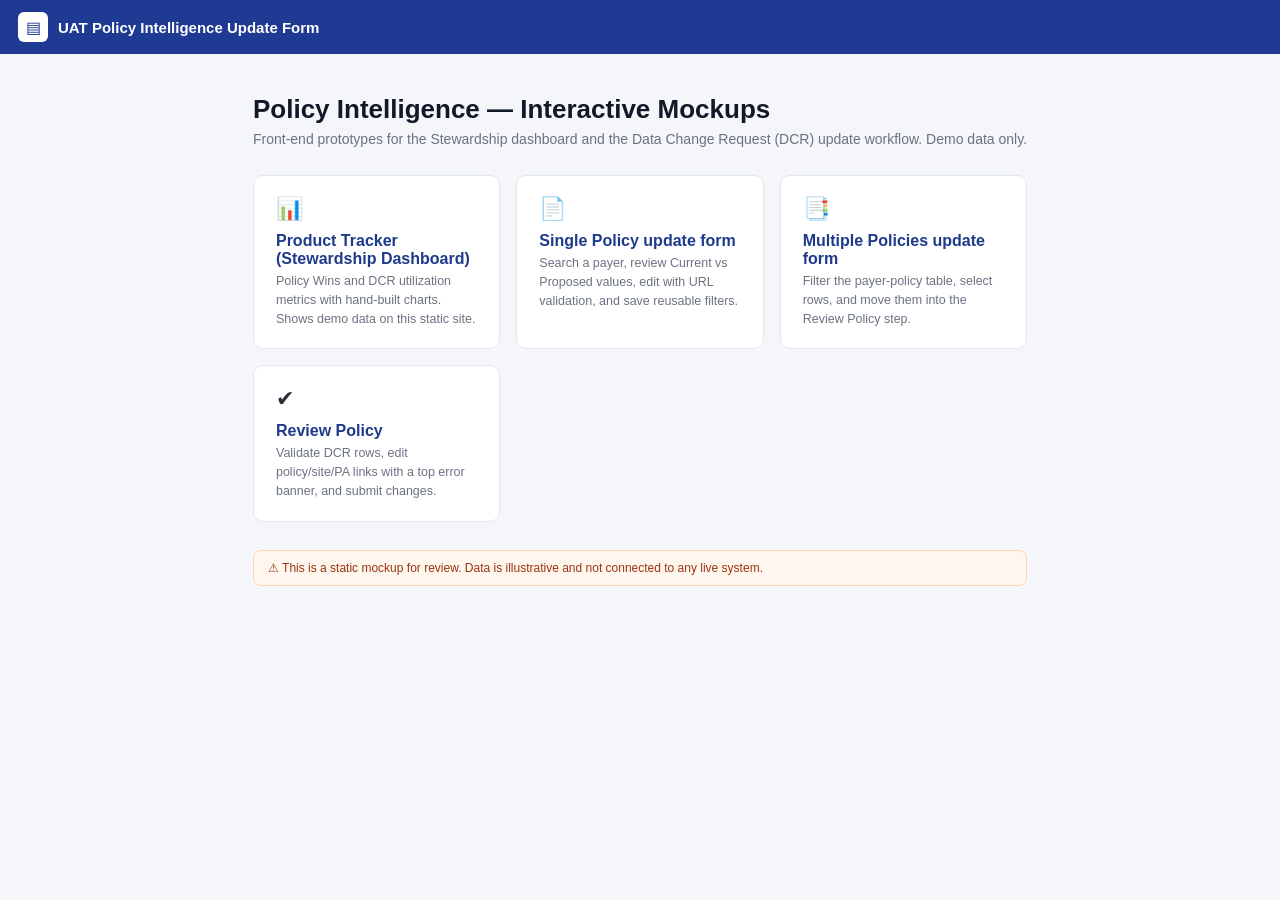
==== commit 900960ea: "Add Product Tracker dashboard as static mockup Publishes the Stewardship dashboard (product-tracker." ====
--- a/index.html
+++ b/index.html
@@ -35,10 +35,15 @@
   </header>
 
   <div class="lp-wrap">
-    <h1 class="lp-title">DCR Tool — Interactive Mockups</h1>
-    <p class="lp-sub">Front-end prototypes for the Data Change Request (DCR) update workflow. Demo data only.</p>
+    <h1 class="lp-title">Policy Intelligence — Interactive Mockups</h1>
+    <p class="lp-sub">Front-end prototypes for the Stewardship dashboard and the Data Change Request (DCR) update workflow. Demo data only.</p>
 
     <div class="lp-grid">
+      <a class="lp-card" href="product-tracker.html">
+        <div class="lp-card-icon">📊</div>
+        <div class="lp-card-name">Product Tracker (Stewardship Dashboard)</div>
+        <div class="lp-card-desc">Policy Wins and DCR utilization metrics with hand-built charts. Shows demo data on this static site.</div>
+      </a>
       <a class="lp-card" href="single-form.html">
         <div class="lp-card-icon">📄</div>
         <div class="lp-card-name">Single Policy update form</div>
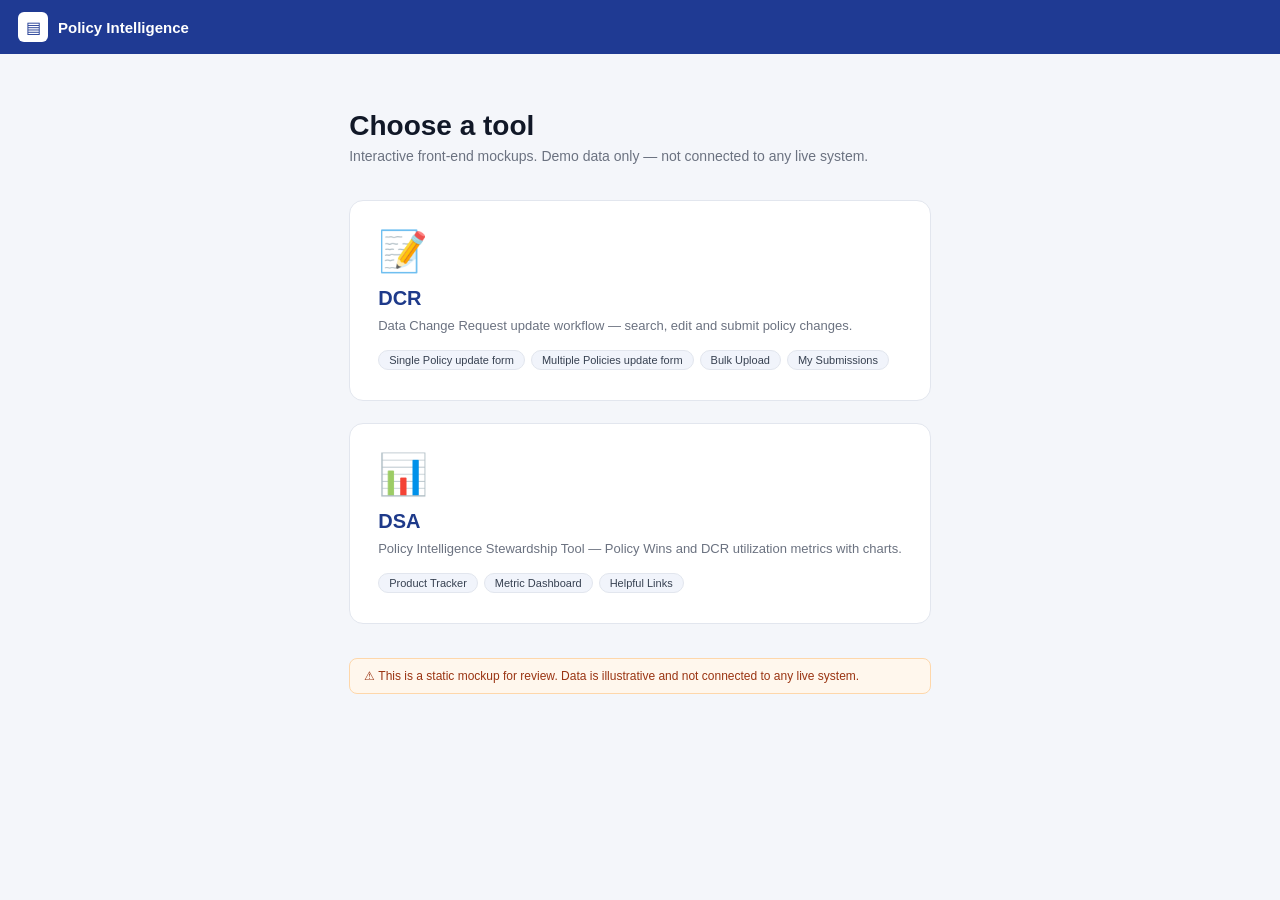
==== commit 128e315e: "Simplify landing page to two tiles: DCR and DSA DCR tile opens the Single Policy form (which carries" ====
--- a/index.html
+++ b/index.html
@@ -3,25 +3,30 @@
 <head>
 <meta charset="UTF-8" />
 <meta name="viewport" content="width=device-width, initial-scale=1.0" />
-<title>UAT Policy Intelligence Update Form — DCR Tool Mockups</title>
+<title>Policy Intelligence — Tool Selector</title>
 <link rel="stylesheet" href="styles.css" />
 <link rel="stylesheet" href="form.css" />
 <style>
-  .lp-wrap { max-width: 860px; margin: 0 auto; padding: 40px 24px; }
-  .lp-title { font-size: 26px; font-weight: 700; color: #111827; margin: 0 0 6px; }
-  .lp-sub { font-size: 14px; color: #6b7280; margin: 0 0 28px; }
-  .lp-grid { display: grid; grid-template-columns: repeat(auto-fit, minmax(240px, 1fr)); gap: 16px; }
+  .lp-wrap { max-width: 900px; margin: 0 auto; padding: 56px 24px; }
+  .lp-title { font-size: 28px; font-weight: 700; color: #111827; margin: 0 0 6px; }
+  .lp-sub { font-size: 14px; color: #6b7280; margin: 0 0 36px; }
+  .lp-grid { display: grid; grid-template-columns: repeat(auto-fit, minmax(300px, 1fr)); gap: 22px; }
   .lp-card {
     display: block; text-decoration: none; color: inherit;
-    border: 1px solid #e2e6ee; border-radius: 10px; padding: 20px 22px; background: #fff;
-    transition: border-color .15s, box-shadow .15s;
+    border: 1px solid #e2e6ee; border-radius: 14px; padding: 30px 28px; background: #fff;
+    transition: border-color .15s, box-shadow .15s, transform .15s;
   }
-  .lp-card:hover { border-color: #2563eb; box-shadow: 0 4px 14px rgba(37,99,235,.12); }
-  .lp-card-icon { font-size: 22px; }
-  .lp-card-name { font-size: 16px; font-weight: 700; color: #1e3a8a; margin: 10px 0 4px; }
-  .lp-card-desc { font-size: 12.5px; color: #6b7280; line-height: 1.5; }
+  .lp-card:hover { border-color: #2563eb; box-shadow: 0 8px 24px rgba(37,99,235,.14); transform: translateY(-2px); }
+  .lp-card-icon { font-size: 40px; line-height: 1; }
+  .lp-card-name { font-size: 20px; font-weight: 700; color: #1e3a8a; margin: 16px 0 6px; }
+  .lp-card-desc { font-size: 13px; color: #6b7280; line-height: 1.55; }
+  .lp-card-tabs { margin: 14px 0 0; padding: 0; list-style: none; display: flex; flex-wrap: wrap; gap: 6px; }
+  .lp-card-tabs li {
+    font-size: 11px; color: #374151; background: #f1f4fb;
+    border: 1px solid #e2e6ee; border-radius: 999px; padding: 3px 10px;
+  }
   .lp-note {
-    margin-top: 28px; font-size: 12px; color: #9a3412;
+    margin-top: 34px; font-size: 12px; color: #9a3412;
     background: #fff7ed; border: 1px solid #fed7aa; border-radius: 8px; padding: 10px 14px;
   }
 </style>
@@ -29,40 +34,44 @@
 <body class="form-page">
   <header class="form-topbar">
     <div class="form-brand">
-      <span class="form-logo">▤</span>
-      <span class="form-title">UAT Policy Intelligence Update Form</span>
+      <span class="form-logo">&#9636;</span>
+      <span class="form-title">Policy Intelligence</span>
     </div>
   </header>
 
   <div class="lp-wrap">
-    <h1 class="lp-title">Policy Intelligence — Interactive Mockups</h1>
-    <p class="lp-sub">Front-end prototypes for the Stewardship dashboard and the Data Change Request (DCR) update workflow. Demo data only.</p>
+    <h1 class="lp-title">Choose a tool</h1>
+    <p class="lp-sub">Interactive front-end mockups. Demo data only &mdash; not connected to any live system.</p>
 
     <div class="lp-grid">
+      <!-- DCR TOOL -->
+      <a class="lp-card" href="single-form.html">
+        <div class="lp-card-icon">&#128221;</div>
+        <div class="lp-card-name">DCR</div>
+        <div class="lp-card-desc">Data Change Request update workflow &mdash; search, edit and submit policy changes.</div>
+        <ul class="lp-card-tabs">
+          <li>Single Policy update form</li>
+          <li>Multiple Policies update form</li>
+          <li>Bulk Upload</li>
+          <li>My Submissions</li>
+        </ul>
+      </a>
+
+      <!-- DSA TOOL -->
       <a class="lp-card" href="product-tracker.html">
-        <div class="lp-card-icon">📊</div>
-        <div class="lp-card-name">Product Tracker (Stewardship Dashboard)</div>
-        <div class="lp-card-desc">Policy Wins and DCR utilization metrics with hand-built charts. Shows demo data on this static site.</div>
-      </a>
-      <a class="lp-card" href="single-form.html">
-        <div class="lp-card-icon">📄</div>
-        <div class="lp-card-name">Single Policy update form</div>
-        <div class="lp-card-desc">Search a payer, review Current vs Proposed values, edit with URL validation, and save reusable filters.</div>
-      </a>
-      <a class="lp-card" href="multi-form.html">
-        <div class="lp-card-icon">📑</div>
-        <div class="lp-card-name">Multiple Policies update form</div>
-        <div class="lp-card-desc">Filter the payer-policy table, select rows, and move them into the Review Policy step.</div>
-      </a>
-      <a class="lp-card" href="review-policy.html">
-        <div class="lp-card-icon">✔</div>
-        <div class="lp-card-name">Review Policy</div>
-        <div class="lp-card-desc">Validate DCR rows, edit policy/site/PA links with a top error banner, and submit changes.</div>
+        <div class="lp-card-icon">&#128202;</div>
+        <div class="lp-card-name">DSA</div>
+        <div class="lp-card-desc">Policy Intelligence Stewardship Tool &mdash; Policy Wins and DCR utilization metrics with charts.</div>
+        <ul class="lp-card-tabs">
+          <li>Product Tracker</li>
+          <li>Metric Dashboard</li>
+          <li>Helpful Links</li>
+        </ul>
       </a>
     </div>
 
     <p class="lp-note">
-      ⚠ This is a static mockup for review. Data is illustrative and not connected to any live system.
+      &#9888; This is a static mockup for review. Data is illustrative and not connected to any live system.
     </p>
   </div>
 </body>
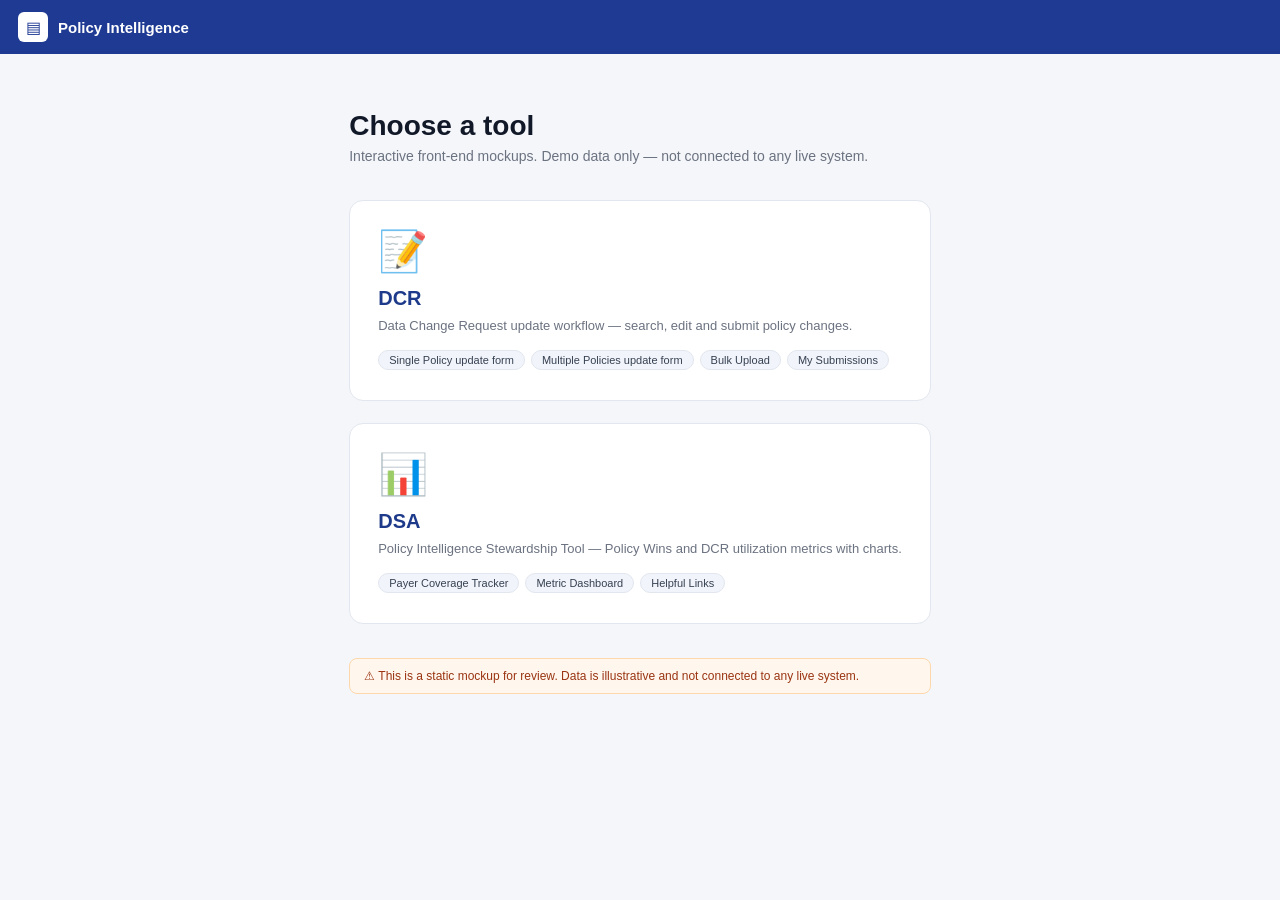
==== commit f50fc1e4: "Rename Product Tracker tab to Payer Coverage Tracker Co-authored-by: Ona <no-reply@ona.com>" ====
--- a/index.html
+++ b/index.html
@@ -63,7 +63,7 @@
         <div class="lp-card-name">DSA</div>
         <div class="lp-card-desc">Policy Intelligence Stewardship Tool &mdash; Policy Wins and DCR utilization metrics with charts.</div>
         <ul class="lp-card-tabs">
-          <li>Product Tracker</li>
+          <li>Payer Coverage Tracker</li>
           <li>Metric Dashboard</li>
           <li>Helpful Links</li>
         </ul>
--- a/styles.css
+++ b/styles.css
@@ -467,3 +467,470 @@
 .wins-table tbody tr:hover { background: #eef2fb; }
 .wins-table .win-id { font-family: "Consolas", monospace; font-weight: 600; color: var(--accent); white-space: nowrap; }
 .wins-empty { text-align: center; color: var(--muted); padding: 24px; }
+
+/* ============================================================
+   SAVED FILTERS (Product Tracker) — buttons, modals, popup table
+   ============================================================ */
+/* This section's modals use `.show` (the older modals use `.open`). */
+.modal-overlay.show { display: flex; }
+
+/* Sidebar trigger buttons */
+.sidebar-saved { display: flex; flex-direction: column; gap: 8px; margin: 6px 0 14px; }
+.saved-open-btn {
+  width: 100%; display: flex; align-items: center; justify-content: center; gap: 8px;
+  border: 1px solid var(--border); background: #fff; color: #374151;
+  border-radius: 6px; padding: 8px 12px; font-size: 12.5px; font-weight: 600; cursor: pointer;
+}
+.saved-open-btn:hover { background: #f6f8fc; border-color: #c7d8ff; }
+.saved-count {
+  display: inline-flex; align-items: center; justify-content: center;
+  min-width: 20px; height: 18px; padding: 0 6px; border-radius: 9px;
+  background: #2563eb; color: #fff; font-size: 11px; font-weight: 700;
+}
+
+/* Generic card used by the two saved-filter modals */
+.modal-card {
+  background: #fff; border-radius: 10px; padding: 20px 22px;
+  box-shadow: 0 20px 60px rgba(0,0,0,.3); width: 380px; max-width: calc(100vw - 32px);
+  animation: pop .15s ease;
+}
+.modal-card .modal-title { font-size: 17px; font-weight: 700; margin: 0 0 14px; color: #111827; }
+.modal-card .modal-label { display: block; font-size: 11.5px; font-weight: 700; color: #374151; margin-bottom: 5px; }
+.modal-input {
+  width: 100%; box-sizing: border-box; border: 1px solid var(--border); border-radius: 6px;
+  padding: 9px 10px; font-size: 13px; font-family: inherit; color: #1f2937;
+}
+.modal-input:focus { outline: none; border-color: #2563eb; box-shadow: 0 0 0 2px rgba(37,99,235,.15); }
+.modal-preview {
+  margin: 10px 0 4px; padding: 8px 10px; background: #f6f8fc; border: 1px solid var(--border);
+  border-radius: 6px; font-size: 11.5px; color: #4b5563; word-break: break-word;
+}
+.modal-actions { display: flex; justify-content: flex-end; gap: 8px; margin-top: 16px; }
+.mbtn { border: none; border-radius: 6px; padding: 8px 16px; font-size: 12.5px; font-weight: 600; cursor: pointer; }
+.mbtn.ghost { background: #eef0f5; color: #333; border: 1px solid var(--border); }
+.mbtn.ghost:hover { background: #e2e6ef; }
+.mbtn.primary { background: #2563eb; color: #fff; }
+.mbtn.primary:hover { filter: brightness(1.07); }
+
+/* Wide table modal */
+.modal-card.modal-wide {
+  width: 96vw; max-width: 1200px; display: flex; flex-direction: column; max-height: 90vh;
+}
+.modal-head-row { display: flex; align-items: center; justify-content: space-between; margin-bottom: 12px; }
+.modal-head-row .modal-title { margin: 0; }
+.saved-search-row { margin-bottom: 8px; }
+.saved-search {
+  width: 100%; box-sizing: border-box; border: 1px solid var(--border); border-radius: 8px;
+  padding: 10px 12px; font-size: 13px; font-family: inherit; color: #1f2937;
+}
+.saved-search:focus { outline: none; border-color: #2563eb; box-shadow: 0 0 0 2px rgba(37,99,235,.15); }
+.saved-hint-line { font-size: 12px; color: var(--muted); margin: 0 0 12px; }
+.saved-empty-note { font-size: 13px; color: var(--muted); margin: 4px 0 0; }
+.saved-no-match { display: none; font-size: 13px; color: var(--muted); margin: 14px 2px 0; }
+
+.saved-table-wrap { flex: 1; overflow: auto; border: 1px solid var(--border); border-radius: 8px; }
+.saved-table { width: 100%; border-collapse: collapse; font-size: 13px; table-layout: auto; }
+.saved-table thead th {
+  position: sticky; top: 0; background: #f6f8fc; z-index: 1;
+  text-align: left; font-weight: 700; color: #374151;
+  padding: 11px 14px; border-bottom: 1px solid var(--border); white-space: nowrap;
+}
+.saved-table td { padding: 11px 14px; border-bottom: 1px solid #eef0f4; vertical-align: middle; color: #374151; }
+.saved-table tbody tr.sf-row { cursor: pointer; }
+.saved-table tbody tr.sf-row:hover { background: #eef4ff; }
+.saved-table tbody tr:last-child td { border-bottom: none; }
+.sf-name { font-weight: 600; color: #1e3a8a; white-space: nowrap; }
+.sf-criteria { color: #4b5563; white-space: normal; word-break: break-word; }
+.sf-date { white-space: nowrap; color: var(--muted); }
+.saved-table .col-actions { white-space: nowrap; text-align: right; width: 1%; }
+.sf-icon {
+  border: none; background: none; cursor: pointer; font-size: 14px;
+  color: var(--muted); padding: 5px 7px; border-radius: 4px; line-height: 1; margin-left: 2px;
+}
+.sf-icon:hover { background: #e4e8f0; color: #374151; }
+.sf-icon.danger:hover { background: #fdecec; color: #c0392b; }
+
+/* Save/rename modal sits above the table modal when renaming from it */
+#filterModal { z-index: 320; }
+
+/* ============================================================
+   POLICY WINS — standalone page (sub-tabs + wide grid)
+   ============================================================ */
+.wins-page-card {
+  background: #fff; border: 1px solid var(--border); border-radius: 10px;
+  padding: 0; display: flex; flex-direction: column; overflow: hidden;
+}
+/* Sub-tabs row */
+.wins-subtabs {
+  display: flex; gap: 26px; padding: 14px 20px 0; border-bottom: 1px solid var(--border);
+}
+.wtab {
+  padding: 6px 2px 12px; font-size: 13px; font-weight: 600; color: var(--muted);
+  cursor: pointer; border-bottom: 2px solid transparent; white-space: nowrap;
+}
+.wtab:hover { color: #374151; }
+.wtab.active { color: #2563eb; border-bottom-color: #2563eb; }
+
+/* Toolbar (Bulk Assign) */
+.wins-toolbar { display: flex; justify-content: flex-end; padding: 12px 20px; }
+.wins-toolbar .btn-bulk {
+  background: #fff; color: #2563eb; border: 1px solid #b9ccf5;
+  display: inline-flex; align-items: center; gap: 6px;
+}
+.wins-toolbar .btn-bulk:hover { background: #f2f6ff; }
+
+/* Wide scrollable grid */
+.wins-grid-wrap { overflow: auto; max-height: calc(100vh - 260px); border-top: 1px solid #eef0f4; }
+.wins-grid { border-collapse: collapse; font-size: 11.5px; min-width: 2200px; }
+.wins-grid thead th {
+  position: sticky; top: 0; z-index: 2; background: #f6f8fc; text-align: left;
+  font-weight: 700; color: #374151; padding: 10px 12px; line-height: 1.25;
+  border-bottom: 1px solid var(--border); border-right: 1px solid #eef0f4;
+  vertical-align: bottom; white-space: normal; min-width: 92px;
+}
+.wins-grid thead th.wcol-check { min-width: 34px; }
+.wins-grid td {
+  padding: 9px 12px; border-bottom: 1px solid #f0f2f6; border-right: 1px solid #f5f6f9;
+  color: #374151; vertical-align: top; white-space: nowrap;
+}
+.wins-grid tbody tr:hover { background: #f8faff; }
+.wins-grid .wcol-check { width: 34px; text-align: center; }
+.wins-grid .win-id, .wins-grid td.win-id { font-weight: 600; color: #1f2937; }
+.wc-lives { color: #2563eb; }
+.wc-steward { color: #2563eb; }
+.wc-link { color: #2563eb; }
+.wc-na { color: #9aa1ad; font-style: italic; }
+.wc-empty { background: #fafbfd; }
+
+/* Status column: yellow "INVALID" chip like the mockup */
+.wstatus {
+  display: inline-block; padding: 3px 8px; border-radius: 4px;
+  font-size: 10.5px; font-weight: 700; letter-spacing: .3px;
+}
+.wstatus.invalid  { background: #fdf0c8; color: #9a7a00; }
+.wstatus.valid    { background: #d8f3e0; color: #1e7a45; }
+.wstatus.review   { background: #dbe7ff; color: #1e40af; }
+.wstatus.approved { background: #cdeccf; color: #1b6b2f; }
+/* Highlight the whole Status cell faint-yellow as in the screenshot */
+.wins-grid td:nth-child(16) { background: #fffbe9; }
+
+.wins-empty { text-align: center; color: var(--muted); padding: 28px 0; font-style: italic; }
+
+/* ============================================================
+   STEWARDSHIP TOOL page
+   ============================================================ */
+/* KPI summary cards */
+.st-kpis {
+  display: grid; grid-template-columns: repeat(4, 1fr);
+  gap: 14px; margin: 4px 0 16px;
+}
+.st-kpi {
+  background: #fff; border: 1px solid var(--border); border-left: 4px solid #94a3b8;
+  border-radius: 10px; padding: 14px 16px;
+}
+.st-kpi.warn   { border-left-color: #eab308; }
+.st-kpi.info   { border-left-color: #2563eb; }
+.st-kpi.danger { border-left-color: #ef4444; }
+.st-kpi-val   { font-size: 26px; font-weight: 800; color: #1f2937; line-height: 1; }
+.st-kpi-label { font-size: 12.5px; font-weight: 700; color: #374151; margin-top: 6px; }
+.st-kpi-sub   { font-size: 11px; color: var(--muted); margin-top: 2px; }
+
+/* Page card */
+.st-page-card {
+  background: #fff; border: 1px solid var(--border); border-radius: 10px;
+  padding: 0; display: flex; flex-direction: column; overflow: hidden;
+}
+/* Sub-tabs */
+.st-subtabs {
+  display: flex; gap: 26px; padding: 14px 20px 0; border-bottom: 1px solid var(--border);
+}
+.sttab {
+  padding: 6px 2px 12px; font-size: 13px; font-weight: 600; color: var(--muted);
+  cursor: pointer; border-bottom: 2px solid transparent; white-space: nowrap;
+}
+.sttab:hover { color: #374151; }
+.sttab.active { color: #2563eb; border-bottom-color: #2563eb; }
+
+/* Toolbar: search + assignee + bulk assign */
+.st-toolbar {
+  display: flex; align-items: center; justify-content: space-between;
+  gap: 12px; padding: 12px 20px;
+}
+.st-search {
+  flex: 0 1 320px; padding: 8px 12px; font-size: 13px;
+  border: 1px solid var(--border); border-radius: 6px; color: #374151;
+}
+.st-search:focus { outline: none; border-color: #93b4f5; box-shadow: 0 0 0 2px #e5eefc; }
+.st-toolbar-right { display: flex; align-items: center; gap: 10px; }
+.st-assignee {
+  padding: 8px 10px; font-size: 13px; border: 1px solid var(--border);
+  border-radius: 6px; color: #374151; background: #fff;
+}
+.st-toolbar .btn-bulk {
+  background: #fff; color: #2563eb; border: 1px solid #b9ccf5;
+  display: inline-flex; align-items: center; gap: 6px;
+}
+.st-toolbar .btn-bulk:hover:not(:disabled) { background: #f2f6ff; }
+.st-toolbar .btn-bulk:disabled { color: #9aa1ad; border-color: #e2e6ee; cursor: not-allowed; }
+
+/* Grid */
+.st-grid-wrap { overflow: auto; max-height: calc(100vh - 340px); border-top: 1px solid #eef0f4; }
+.st-grid { border-collapse: collapse; font-size: 12px; width: 100%; min-width: 1100px; }
+.st-grid thead th {
+  position: sticky; top: 0; z-index: 2; background: #f6f8fc; text-align: left;
+  font-weight: 700; color: #374151; padding: 10px 12px; line-height: 1.25;
+  border-bottom: 1px solid var(--border); border-right: 1px solid #eef0f4; white-space: nowrap;
+}
+.st-grid thead th.stcol-check { width: 34px; }
+.st-grid td {
+  padding: 9px 12px; border-bottom: 1px solid #f0f2f6; border-right: 1px solid #f5f6f9;
+  color: #374151; vertical-align: middle; white-space: nowrap;
+}
+.st-grid tbody tr:hover { background: #f8faff; }
+.st-grid .stcol-check { width: 34px; text-align: center; }
+.st-grid td.st-id { font-weight: 600; color: #1f2937; }
+.st-grid td.st-lives { color: #2563eb; }
+.st-grid td.st-steward { color: #1f2937; font-weight: 600; }
+.st-grid td.st-unassigned { color: #b45309; font-style: italic; }
+.st-grid .st-assign-one { color: #2563eb; font-weight: 600; }
+
+/* Status badges */
+.st-badge {
+  display: inline-block; padding: 3px 8px; border-radius: 4px;
+  font-size: 10.5px; font-weight: 700; letter-spacing: .2px; white-space: nowrap;
+}
+.st-badge.ok     { background: #d8f3e0; color: #1e7a45; }
+.st-badge.warn   { background: #fdf0c8; color: #9a7a00; }
+.st-badge.info   { background: #dbe7ff; color: #1e40af; }
+.st-badge.purple { background: #ece0fb; color: #6d28d9; }
+.st-badge.muted  { background: #eef0f4; color: #6b7280; }
+.st-badge.new    { background: #f1f3f7; color: #6b7280; }
+
+@media (max-width: 1100px) {
+  .st-kpis { grid-template-columns: repeat(2, 1fr); }
+}
+
+/* ============================================================
+   POLICY WIN DETAIL page
+   ============================================================ */
+.win-id-link { color: #2563eb; font-weight: 600; cursor: pointer; text-decoration: none; }
+.win-id-link:hover { text-decoration: underline; }
+
+/* Action bar */
+.wd-actionbar {
+  display: flex; align-items: center; justify-content: space-between;
+  margin: 0 0 14px;
+}
+.wd-back { color: #2563eb; font-weight: 600; }
+.wd-actions { display: flex; gap: 8px; }
+.wd-abtn {
+  padding: 7px 14px; font-size: 12.5px; font-weight: 600; border-radius: 6px;
+  border: 1px solid var(--border); background: #fff; color: #374151; cursor: pointer;
+  display: inline-flex; align-items: center; gap: 6px;
+}
+.wd-abtn:hover:not(:disabled) { background: #f6f8fc; }
+.wd-abtn.danger { color: #dc2626; border-color: #f0c4c4; }
+.wd-abtn.danger:hover { background: #fdf2f2; }
+.wd-abtn.primary { color: #2563eb; border-color: #b9ccf5; }
+.wd-abtn.primary:hover { background: #f2f6ff; }
+.wd-abtn:disabled { color: #aeb4bf; cursor: not-allowed; }
+
+/* Two-column layout: main card + summary sidebar */
+.wd-layout { display: grid; grid-template-columns: 1fr 320px; gap: 16px; align-items: start; }
+.wd-main {
+  background: #fff; border: 1px solid var(--border); border-radius: 10px; overflow: hidden;
+}
+
+/* Header strip */
+.wd-head {
+  display: flex; align-items: center; justify-content: space-between;
+  gap: 16px; padding: 16px 20px; border-bottom: 1px solid var(--border); flex-wrap: wrap;
+}
+.wd-head-left { display: flex; align-items: center; gap: 10px; flex-wrap: wrap; font-size: 12.5px; }
+.wd-payer-ico { color: #2563eb; }
+.wd-payer { font-weight: 800; color: #1f2937; font-size: 13px; letter-spacing: .2px; }
+.wd-chip-label { color: var(--muted); font-size: 11px; text-transform: uppercase; margin-left: 6px; }
+.wd-winid, .wd-spoc { font-weight: 700; color: #374151; }
+.wd-head-right { text-align: right; }
+.wd-steward-label { font-size: 10.5px; color: var(--muted); text-transform: uppercase; letter-spacing: .4px; }
+.wd-steward-select {
+  margin-top: 4px; padding: 5px 8px; font-size: 12.5px; font-weight: 600;
+  border: 1px solid var(--border); border-radius: 6px; color: #1f2937; background: #fff;
+}
+
+/* Status chip in header */
+.wd-status {
+  display: inline-block; padding: 3px 10px; border-radius: 4px;
+  font-size: 11px; font-weight: 800; letter-spacing: .3px;
+}
+.wd-status.ok      { background: #d8f3e0; color: #1e7a45; }
+.wd-status.bad     { background: #fde0e0; color: #b42318; }
+.wd-status.pending { background: #fdf0c8; color: #9a7a00; }
+
+/* Before/After values table */
+.wd-values { width: 100%; border-collapse: collapse; font-size: 12.5px; }
+.wd-values thead th {
+  text-align: left; background: #f4f6fa; color: #374151; font-weight: 700;
+  padding: 12px 20px; border-bottom: 1px solid var(--border);
+}
+.wd-values thead th.wd-vlabel { width: 32%; }
+.wd-values td { padding: 12px 20px; border-bottom: 1px solid #f0f2f6; vertical-align: middle; }
+.wd-values td.wd-vlabel { color: #374151; font-weight: 600; }
+.wd-field {
+  border: 1px solid var(--border); border-radius: 6px; padding: 9px 12px;
+  color: #374151; background: #fff; min-height: 18px; word-break: break-word;
+}
+
+/* Activity log */
+.wd-activity {
+  border-top: 1px solid var(--border); background: #fbfcfe; padding: 14px 20px;
+  max-height: 150px; overflow: auto;
+}
+.wd-log-entry { display: flex; gap: 10px; align-items: flex-start; }
+.wd-log-avatar {
+  width: 24px; height: 24px; border-radius: 50%; background: #4a3b8a; color: #fff;
+  font-size: 10px; font-weight: 700; display: inline-flex; align-items: center;
+  justify-content: center; flex: 0 0 auto;
+}
+.wd-log-body { font-size: 12px; color: #374151; }
+.wd-log-head { color: #1f2937; }
+.wd-log-meta { color: var(--muted); font-size: 11px; margin-top: 2px; }
+.wd-log-detail { color: #374151; font-size: 11.5px; margin-top: 4px; }
+
+/* Summary sidebar */
+.wd-summary { position: sticky; top: 12px; }
+.wd-summary-title { font-size: 14px; font-weight: 800; color: #1f2937; margin: 4px 0 10px; }
+.wd-summary-card {
+  background: #fff; border: 1px solid var(--border); border-radius: 10px;
+  padding: 14px 16px; margin-bottom: 14px;
+}
+.wd-summary-h { font-size: 12.5px; font-weight: 800; color: #1f2937; margin-bottom: 10px; }
+.wd-kv { margin-bottom: 10px; }
+.wd-kv span { display: block; font-size: 11px; color: var(--muted); }
+.wd-kv b { display: block; font-size: 12.5px; font-weight: 700; color: #374151; margin-top: 1px; word-break: break-word; }
+
+@media (max-width: 1100px) {
+  .wd-layout { grid-template-columns: 1fr; }
+  .wd-summary { position: static; }
+}
+
+/* ============================================================
+   DUPLICATE DETECTION — list badges + detail siblings panel
+   ============================================================ */
+/* Inline badges next to a Win Id in the list */
+.dup-badge {
+  display: inline-block; margin-left: 6px; padding: 2px 7px; border-radius: 4px;
+  font-size: 10px; font-weight: 700; letter-spacing: .2px; white-space: nowrap;
+  vertical-align: middle;
+}
+.dup-badge.review { background: #fdecc8; color: #92620a; border: 1px solid #f2d08a; }
+.dup-badge.merged { background: #eef0f4; color: #5b6472; border: 1px solid #dfe3ea; }
+/* Faint amber tint on rows flagged as potential duplicates */
+.win-row-dup { background: #fffdf5; }
+.win-row-dup:hover { background: #fff8e8 !important; }
+
+/* Duplicate siblings panel on the detail page */
+.wd-dup-card.review { border-color: #f2d08a; background: #fffdf5; }
+.wd-dup-desc { font-size: 11.5px; color: #5b6472; line-height: 1.5; margin-bottom: 10px; }
+.wd-dup-desc b { color: #92620a; }
+.wd-dup-siblings { display: flex; flex-direction: column; gap: 8px; }
+.wd-sib {
+  border: 1px solid var(--border); border-radius: 8px; padding: 8px 10px; background: #fff;
+}
+.wd-sib.self { border-color: #b9ccf5; background: #f7faff; }
+.wd-sib-top { display: flex; align-items: center; gap: 6px; flex-wrap: wrap; }
+.wd-sib-id { font-size: 12px; font-weight: 700; color: #374151; }
+.wd-sib-id.link { color: #2563eb; cursor: pointer; text-decoration: none; }
+.wd-sib-id.link:hover { text-decoration: underline; }
+.wd-sib-master {
+  font-size: 9px; font-weight: 700; text-transform: uppercase; letter-spacing: .3px;
+  background: #e6ecfb; color: #2f4fa0; padding: 1px 5px; border-radius: 3px;
+}
+.wd-sib-you {
+  font-size: 9px; font-weight: 700; text-transform: uppercase; letter-spacing: .3px;
+  background: #dcecff; color: #1e40af; padding: 1px 5px; border-radius: 3px;
+}
+.wd-sib-top .wstatus { margin-left: auto; }
+.wd-sib-meta { font-size: 11px; color: var(--muted); margin-top: 4px; }
+
+/* ============================================================
+   CREATE DCR / PAYER DETAILS modal
+   ============================================================ */
+.pd-modal {
+  width: min(1280px, 97vw); max-height: 94vh; display: flex; flex-direction: column;
+  border-radius: 8px; overflow: hidden; padding: 0; background: #fff;
+  box-shadow: 0 24px 70px rgba(0,0,0,.35); animation: pop .15s ease;
+}
+.pd-head {
+  display: flex; align-items: center; justify-content: space-between;
+  padding: 12px 18px; border-bottom: 1px solid var(--border); background: #fff;
+}
+.pd-title { font-size: 15px; font-weight: 800; color: #1f2937; }
+.pd-head-right { display: flex; align-items: center; gap: 12px; }
+.pd-head-cancel { padding: 5px 14px; font-size: 12.5px; }
+
+.pd-body { padding: 16px 18px; overflow: auto; background: #fff; }
+
+/* Top summary strip */
+.pd-summary {
+  display: grid; grid-template-columns: 1fr 1fr; gap: 8px 40px;
+  border: 1px solid #e6e8ee; border-radius: 6px; padding: 14px 18px; margin-bottom: 12px;
+}
+.pd-sum-col { display: flex; flex-direction: column; gap: 12px; }
+.pd-sum-item { display: flex; align-items: flex-start; gap: 10px; }
+.pd-sum-ico {
+  color: #6b7280; font-size: 13px; width: 18px; text-align: center; flex: 0 0 auto; margin-top: 1px;
+}
+.pd-sum-label { font-size: 11px; color: var(--muted); }
+.pd-sum-value { font-size: 12.5px; font-weight: 700; color: #1f2937; }
+
+
+/* Body: left read-only context + right comparison table */
+.pd-content { display: grid; grid-template-columns: minmax(320px, 1fr) minmax(560px, 1.4fr); gap: 20px; align-items: start; }
+.pd-left { display: flex; flex-direction: column; gap: 14px; }
+
+/* Read-only context cell = grey label panel + white value area */
+.pd-ctx-cell {
+  display: grid; grid-template-columns: 200px 1fr; min-height: 200px;
+  border: 1px solid #e6e8ee; border-radius: 4px; overflow: hidden; background: #fff;
+}
+.pd-ctx-label {
+  background: #edeff3; color: #1f2937; font-size: 12.5px; font-weight: 700;
+  padding: 12px 14px; border-right: 1px solid #e6e8ee;
+}
+.pd-ctx-value {
+  padding: 12px 14px; font-size: 12.5px; color: #374151;
+  white-space: pre-wrap; word-break: break-word; overflow: auto;
+}
+
+/* Values / Current / Proposed table */
+.pd-table { width: 100%; border-collapse: collapse; font-size: 12px; }
+.pd-table thead th {
+  text-align: left; font-weight: 700; color: #374151; padding: 8px 10px;
+  border-bottom: 1px solid var(--border); background: #f6f8fc;
+}
+.pd-table thead th.pd-th-val { width: 40%; }
+.pd-table td { padding: 6px 10px; vertical-align: middle; }
+.pd-table td.pd-val { color: #374151; }
+.pd-spacer td { height: 10px; padding: 0; border-bottom: 1px solid #eef0f4; }
+
+.pd-input {
+  width: 100%; padding: 7px 9px; font-size: 12px; color: #374151;
+  border: 1px solid #c9ccd6; border-radius: 4px; background: #fff;
+}
+.pd-input:focus { outline: none; border-color: #93b4f5; box-shadow: 0 0 0 2px #e5eefc; }
+.pd-current { background: #f7f8fa; color: #4b5563; }
+select.pd-input { cursor: pointer; }
+
+.pd-foot {
+  display: flex; justify-content: flex-end; gap: 10px;
+  padding: 12px 18px; border-top: 1px solid var(--border); background: #fafbfc;
+}
+.dcr-create-confirm { background: #2f6df6; color: #fff; }
+.dcr-create-confirm:hover { background: #245fe0; }
+
+@media (max-width: 900px) {
+  .pd-summary { grid-template-columns: 1fr; }
+  .pd-content { grid-template-columns: 1fr; }
+  .pd-ctx-cell { grid-template-columns: 140px 1fr; min-height: 120px; }
+}
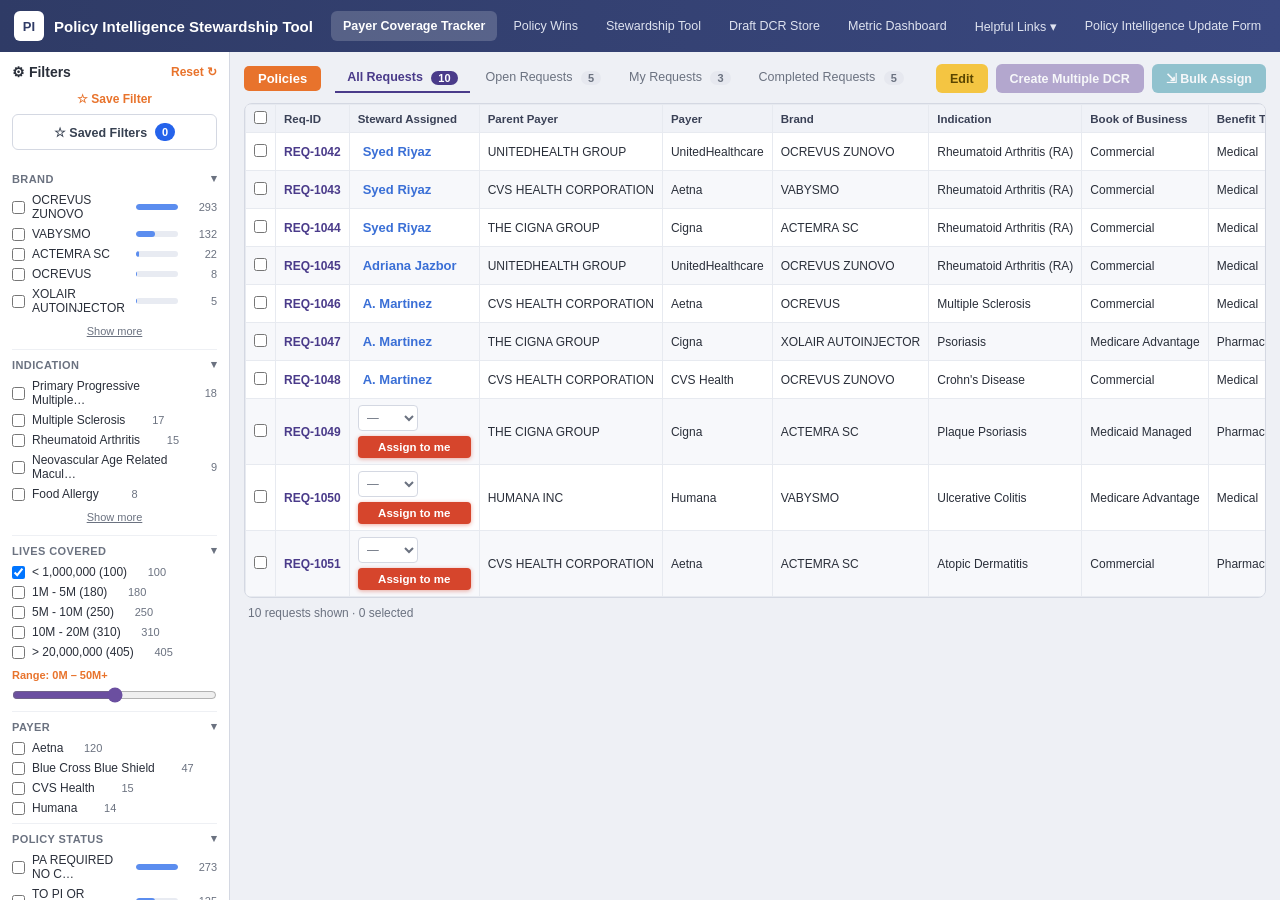
==== commit ded2324f: "Update DSA and DCR mockups Co-authored-by: Codex <noreply@openai.com>" ====
--- a/index.html
+++ b/index.html
@@ -3,76 +3,959 @@
 <head>
 <meta charset="UTF-8" />
 <meta name="viewport" content="width=device-width, initial-scale=1.0" />
-<title>Policy Intelligence — Tool Selector</title>
-<link rel="stylesheet" href="styles.css" />
-<link rel="stylesheet" href="form.css" />
-<style>
-  .lp-wrap { max-width: 900px; margin: 0 auto; padding: 56px 24px; }
-  .lp-title { font-size: 28px; font-weight: 700; color: #111827; margin: 0 0 6px; }
-  .lp-sub { font-size: 14px; color: #6b7280; margin: 0 0 36px; }
-  .lp-grid { display: grid; grid-template-columns: repeat(auto-fit, minmax(300px, 1fr)); gap: 22px; }
-  .lp-card {
-    display: block; text-decoration: none; color: inherit;
-    border: 1px solid #e2e6ee; border-radius: 14px; padding: 30px 28px; background: #fff;
-    transition: border-color .15s, box-shadow .15s, transform .15s;
-  }
-  .lp-card:hover { border-color: #2563eb; box-shadow: 0 8px 24px rgba(37,99,235,.14); transform: translateY(-2px); }
-  .lp-card-icon { font-size: 40px; line-height: 1; }
-  .lp-card-name { font-size: 20px; font-weight: 700; color: #1e3a8a; margin: 16px 0 6px; }
-  .lp-card-desc { font-size: 13px; color: #6b7280; line-height: 1.55; }
-  .lp-card-tabs { margin: 14px 0 0; padding: 0; list-style: none; display: flex; flex-wrap: wrap; gap: 6px; }
-  .lp-card-tabs li {
-    font-size: 11px; color: #374151; background: #f1f4fb;
-    border: 1px solid #e2e6ee; border-radius: 999px; padding: 3px 10px;
-  }
-  .lp-note {
-    margin-top: 34px; font-size: 12px; color: #9a3412;
-    background: #fff7ed; border: 1px solid #fed7aa; border-radius: 8px; padding: 10px 14px;
-  }
-</style>
+<title>Policy Intelligence Stewardship Tool</title>
+<link rel="stylesheet" href="styles.css?v=60" />
 </head>
-<body class="form-page">
-  <header class="form-topbar">
-    <div class="form-brand">
-      <span class="form-logo">&#9636;</span>
-      <span class="form-title">Policy Intelligence</span>
+<body>
+  <!-- ============ TOP NAV ============ -->
+  <header class="topnav">
+    <div class="brand">
+      <span class="logo">PI</span>
+      <span class="brand-title">Policy Intelligence Stewardship Tool</span>
+    </div>
+    <nav class="nav-tabs">
+      <a class="nav-tab active" data-tab="stewardship">Payer Coverage Tracker</a>
+      <a class="nav-tab" data-tab="wins">Policy Wins</a>
+      <a class="nav-tab" data-tab="sttool">Stewardship Tool</a>
+      <a class="nav-tab" data-tab="drafts">Draft DCR Store</a>
+      <a class="nav-tab" data-tab="metric">Metric Dashboard</a>
+      <div class="nav-dropdown">
+        <a class="nav-tab">Helpful Links ▾</a>
+        <div class="dropdown-menu">
+          <a>MMIT Portal</a>
+          <a>Policy Reporter</a>
+          <a>GATE Reference</a>
+          <a>Training Docs</a>
+        </div>
+      </div>
+      <a class="nav-tab" href="multi-form.html">Policy Intelligence Update Form</a>
+      <a class="nav-tab" data-tab="reporter">Policy Reporter</a>
+      <a class="nav-tab help">⌕ Help</a>
+    </nav>
+    <div class="autosave" id="autosave">
+      <span class="dot"></span><span id="autosaveText">Auto save</span>
     </div>
   </header>
 
-  <div class="lp-wrap">
-    <h1 class="lp-title">Choose a tool</h1>
-    <p class="lp-sub">Interactive front-end mockups. Demo data only &mdash; not connected to any live system.</p>
-
-    <div class="lp-grid">
-      <!-- DCR TOOL -->
-      <a class="lp-card" href="single-form.html">
-        <div class="lp-card-icon">&#128221;</div>
-        <div class="lp-card-name">DCR</div>
-        <div class="lp-card-desc">Data Change Request update workflow &mdash; search, edit and submit policy changes.</div>
-        <ul class="lp-card-tabs">
-          <li>Single Policy update form</li>
-          <li>Multiple Policies update form</li>
-          <li>Bulk Upload</li>
-          <li>My Submissions</li>
-        </ul>
-      </a>
-
-      <!-- DSA TOOL -->
-      <a class="lp-card" href="product-tracker.html">
-        <div class="lp-card-icon">&#128202;</div>
-        <div class="lp-card-name">DSA</div>
-        <div class="lp-card-desc">Policy Intelligence Stewardship Tool &mdash; Policy Wins and DCR utilization metrics with charts.</div>
-        <ul class="lp-card-tabs">
-          <li>Payer Coverage Tracker</li>
-          <li>Metric Dashboard</li>
-          <li>Helpful Links</li>
-        </ul>
-      </a>
+  <!-- ============ BODY ============ -->
+  <div class="layout">
+    <!-- ===== LEFT SIDEBAR (FILTERS) ===== -->
+    <aside class="sidebar">
+      <div class="sidebar-header">
+        <span class="filters-title">⚙ Filters</span>
+        <button class="link-btn" id="resetFilters">Reset ↻</button>
+      </div>
+      <div class="sidebar-saved">
+        <button class="link-btn" id="saveFilterBtn" title="Save the current filter selection">☆ Save Filter</button>
+        <button class="saved-open-btn" id="openSavedBtn">
+          ☆ Saved Filters <span class="saved-count" id="savedCount">0</span>
+        </button>
+      </div>
+
+      <!-- ===== STEWARDSHIP FILTERS ===== -->
+      <div id="stewardshipFilters">
+      <div class="filter-group">
+        <div class="fg-title" data-toggle>BRAND <span class="chev">▾</span></div>
+        <div class="fg-body">
+          <label><input type="checkbox" class="filter-cb brand-cb" value="OCREVUS ZUNOVO" /> OCREVUS ZUNOVO <span class="cbar"><i style="width:100%"></i></span><span class="count">293</span></label>
+          <label><input type="checkbox" class="filter-cb brand-cb" value="VABYSMO" /> VABYSMO <span class="cbar"><i style="width:45%"></i></span><span class="count">132</span></label>
+          <label><input type="checkbox" class="filter-cb brand-cb" value="ACTEMRA SC" /> ACTEMRA SC <span class="cbar"><i style="width:8%"></i></span><span class="count">22</span></label>
+          <label><input type="checkbox" class="filter-cb brand-cb" value="OCREVUS" /> OCREVUS <span class="cbar"><i style="width:3%"></i></span><span class="count">8</span></label>
+          <label><input type="checkbox" class="filter-cb brand-cb" value="XOLAIR AUTOINJECTOR" /> XOLAIR AUTOINJECTOR <span class="cbar"><i style="width:2%"></i></span><span class="count">5</span></label>
+          <button class="show-more">Show more</button>
+        </div>
+      </div>
+
+      <div class="filter-group">
+        <div class="fg-title" data-toggle>INDICATION <span class="chev">▾</span></div>
+        <div class="fg-body">
+          <label><input type="checkbox" class="filter-cb" /> Primary Progressive Multiple… <span class="count">18</span></label>
+          <label><input type="checkbox" class="filter-cb" /> Multiple Sclerosis <span class="count">17</span></label>
+          <label><input type="checkbox" class="filter-cb" /> Rheumatoid Arthritis <span class="count">15</span></label>
+          <label><input type="checkbox" class="filter-cb" /> Neovascular Age Related Macul… <span class="count">9</span></label>
+          <label><input type="checkbox" class="filter-cb" /> Food Allergy <span class="count">8</span></label>
+          <button class="show-more">Show more</button>
+        </div>
+      </div>
+
+      <div class="filter-group">
+        <div class="fg-title" data-toggle>LIVES COVERED <span class="chev">▾</span></div>
+        <div class="fg-body">
+          <label><input type="checkbox" class="filter-cb" checked /> &lt; 1,000,000 (100) <span class="count">100</span></label>
+          <label><input type="checkbox" class="filter-cb" /> 1M - 5M (180) <span class="count">180</span></label>
+          <label><input type="checkbox" class="filter-cb" /> 5M - 10M (250) <span class="count">250</span></label>
+          <label><input type="checkbox" class="filter-cb" /> 10M - 20M (310) <span class="count">310</span></label>
+          <label><input type="checkbox" class="filter-cb" /> &gt; 20,000,000 (405) <span class="count">405</span></label>
+          <div class="range-note" id="rangeNote">Range: 0M – 50M+</div>
+          <input type="range" min="0" max="100" value="50" class="slider" id="livesSlider" />
+        </div>
+      </div>
+
+      <div class="filter-group">
+        <div class="fg-title" data-toggle>PAYER <span class="chev">▾</span></div>
+        <div class="fg-body">
+          <label><input type="checkbox" class="filter-cb payer-cb" value="Aetna" /> Aetna <span class="count">120</span></label>
+          <label><input type="checkbox" class="filter-cb payer-cb" value="Cigna" /> Blue Cross Blue Shield <span class="count">47</span></label>
+          <label><input type="checkbox" class="filter-cb payer-cb" value="CVS Health" /> CVS Health <span class="count">15</span></label>
+          <label><input type="checkbox" class="filter-cb payer-cb" value="Humana" /> Humana <span class="count">14</span></label>
+        </div>
+      </div>
+
+      <div class="filter-group">
+        <div class="fg-title" data-toggle>POLICY STATUS <span class="chev">▾</span></div>
+        <div class="fg-body">
+          <label><input type="checkbox" class="filter-cb" /> PA REQUIRED NO C… <span class="cbar"><i style="width:100%"></i></span><span class="count">273</span></label>
+          <label><input type="checkbox" class="filter-cb" /> TO PI OR BETTER <span class="cbar"><i style="width:46%"></i></span><span class="count">125</span></label>
+          <label><input type="checkbox" class="filter-cb" /> TO PI WITH CRITERIA <span class="cbar"><i style="width:35%"></i></span><span class="count">97</span></label>
+          <label><input type="checkbox" class="filter-cb" /> BIO MANAGED 1 <span class="cbar"><i style="width:33%"></i></span><span class="count">92</span></label>
+          <label><input type="checkbox" class="filter-cb" /> NO ST <span class="cbar"><i style="width:33%"></i></span><span class="count">92</span></label>
+        </div>
+      </div>
+
+      <div class="filter-group">
+        <div class="fg-title" data-toggle>BENEFIT TYPE <span class="chev">▾</span></div>
+        <div class="fg-body">
+          <label><input type="checkbox" class="filter-cb" /> PHARMACY BENEFIT <span class="count">494</span></label>
+          <label><input type="checkbox" class="filter-cb" /> MEDICAL BENEFIT <span class="count">408</span></label>
+        </div>
+      </div>
+
+      <div class="filter-group">
+        <div class="fg-title" data-toggle>BOOK OF BUSINESS <span class="chev">▾</span></div>
+        <div class="fg-body">
+          <label><input type="checkbox" class="filter-cb bob-cb" value="Commercial" /> COMMERCIAL <span class="count">350</span></label>
+          <label><input type="checkbox" class="filter-cb bob-cb" value="Medicaid Managed" /> MEDICAID_MANAGED <span class="count">299</span></label>
+          <label><input type="checkbox" class="filter-cb bob-cb" value="Medicare Advantage" /> MEDICARE_ADVANTAGE <span class="count">141</span></label>
+          <label><input type="checkbox" class="filter-cb bob-cb" value="Medicaid FFS" /> MEDICAID_FFS <span class="count">66</span></label>
+          <label><input type="checkbox" class="filter-cb bob-cb" value="Government" /> GOVERNMENT <span class="count">41</span></label>
+        </div>
+      </div>
+
+      <!-- LEGENDS -->
+      <div class="legend">
+        <div class="legend-title">DCR STATUS</div>
+        <div class="legend-row"><span class="swatch s-new"></span> NEW <span class="cbar"><i style="width:100%"></i></span><span class="count">834</span></div>
+        <div class="legend-row"><span class="swatch s-created"></span> DCR Created <span class="cbar"><i style="width:6%"></i></span><span class="count">33</span></div>
+        <div class="legend-row"><span class="swatch s-bridging"></span> Bridging Issues <span class="count">9</span></div>
+        <div class="legend-row"><span class="swatch s-notreq"></span> Not Required <span class="count">9</span></div>
+      </div>
+
+      <div class="legend">
+        <div class="legend-title">MMIT Verification STATUS</div>
+        <div class="legend-row"><span class="swatch v-new"></span> NEW <span class="cbar"><i style="width:100%"></i></span><span class="count">834</span></div>
+        <div class="legend-row"><span class="swatch v-correct"></span> Correct <span class="cbar"><i style="width:6%"></i></span><span class="count">33</span></div>
+        <div class="legend-row"><span class="swatch v-review"></span> Under MMIT Review</div>
+        <div class="legend-row"><span class="swatch v-assess"></span> Incorrect : Assessment Error</div>
+        <div class="legend-row"><span class="swatch v-lag"></span> Incorrect : Policy Lag</div>
+        <div class="legend-row"><span class="swatch v-mdm"></span> Bridging Issue : Under MDM Review</div>
+      </div>
+      </div><!-- /#stewardshipFilters -->
+
+      <!-- ===== WINS FILTERS (populated by JS) ===== -->
+      <div id="winsFilters" hidden>
+        <div class="filter-group">
+          <div class="fg-title" data-toggle>BRAND <span class="chev">▾</span></div>
+          <div class="fg-body" id="winFilterBrand"></div>
+        </div>
+        <div class="filter-group">
+          <div class="fg-title" data-toggle>INDICATION <span class="chev">▾</span></div>
+          <div class="fg-body" id="winFilterIndication"></div>
+        </div>
+        <div class="filter-group">
+          <div class="fg-title" data-toggle>BOOK OF BUSINESS <span class="chev">▾</span></div>
+          <div class="fg-body" id="winFilterBob"></div>
+        </div>
+        <div class="filter-group">
+          <div class="fg-title" data-toggle>BENEFIT TYPE <span class="chev">▾</span></div>
+          <div class="fg-body" id="winFilterBenefit"></div>
+        </div>
+      </div>
+
+      <!-- ===== STEWARDSHIP TOOL FILTERS (populated by JS) ===== -->
+      <div id="stToolFilters" hidden>
+        <div class="filter-group">
+          <div class="fg-title" data-toggle>DCR STATUS <span class="chev">▾</span></div>
+          <div class="fg-body" id="stFilterStatus"></div>
+        </div>
+        <div class="filter-group">
+          <div class="fg-title" data-toggle>STEWARD <span class="chev">▾</span></div>
+          <div class="fg-body" id="stFilterSteward"></div>
+        </div>
+        <div class="filter-group">
+          <div class="fg-title" data-toggle>PAYER <span class="chev">▾</span></div>
+          <div class="fg-body" id="stFilterPayer"></div>
+        </div>
+        <div class="filter-group">
+          <div class="fg-title" data-toggle>BRAND <span class="chev">▾</span></div>
+          <div class="fg-body" id="stFilterBrand"></div>
+        </div>
+        <div class="filter-group">
+          <div class="fg-title" data-toggle>BOOK OF BUSINESS <span class="chev">▾</span></div>
+          <div class="fg-body" id="stFilterBob"></div>
+        </div>
+      </div>
+
+      <!-- ===== AI DRAFT DCR FILTERS ===== -->
+      <div id="draftFilters" hidden>
+        <div class="filter-group">
+          <div class="fg-title" data-toggle>STATUS <span class="chev">▾</span></div>
+          <div class="fg-body" id="draftFilterStatus"></div>
+        </div>
+        <div class="filter-group">
+          <div class="fg-title" data-toggle>PAYER <span class="chev">▾</span></div>
+          <div class="fg-body" id="draftFilterPayer"></div>
+        </div>
+        <div class="filter-group">
+          <div class="fg-title" data-toggle>PRODUCT <span class="chev">▾</span></div>
+          <div class="fg-body" id="draftFilterProduct"></div>
+        </div>
+        <div class="filter-group">
+          <div class="fg-title" data-toggle>BOOK OF BUSINESS <span class="chev">▾</span></div>
+          <div class="fg-body" id="draftFilterBob"></div>
+        </div>
+        <div class="filter-group">
+          <div class="fg-title" data-toggle>INDICATION <span class="chev">▾</span></div>
+          <div class="fg-body" id="draftFilterIndication"></div>
+        </div>
+        <div class="filter-group">
+          <div class="fg-title" data-toggle>STEWARD ASSIGNED <span class="chev">▾</span></div>
+          <div class="fg-body" id="draftFilterSteward"></div>
+        </div>
+        <div class="filter-group">
+          <div class="fg-title" data-toggle>FILTER ON IMPACT/TREATED LIFE <span class="chev">▾</span></div>
+          <div class="fg-body">
+            <label><input type="checkbox" class="filter-cb draft-impact-cb" checked /> Use [IMPACT] Lives <span class="count">4</span></label>
+            <div class="range-note">LIVES</div>
+            <input type="range" min="0" max="100" value="86" class="slider" id="draftLivesSlider" />
+            <div class="draft-range-inputs">
+              <span>Min value</span>
+              <span>—</span>
+              <span>Max value</span>
+            </div>
+          </div>
+        </div>
+      </div>
+    </aside>
+
+    <!-- ===== MAIN CONTENT ===== -->
+    <main class="content">
+      <!-- ===== STEWARDSHIP (Product Tracker) VIEW ===== -->
+      <div id="stewardshipView">
+      <!-- Section header + toolbar -->
+      <div class="content-head">
+        <div class="section-tag">Policies</div>
+        <div class="subtabs">
+          <a class="subtab active" data-view="all">All Requests <span class="subtab-count" id="count-all">0</span></a>
+          <a class="subtab" data-view="open">Open Requests <span class="subtab-count" id="count-open">0</span></a>
+          <a class="subtab" data-view="mine">My Requests <span class="subtab-count" id="count-mine">0</span></a>
+          <a class="subtab" data-view="completed">Completed Requests <span class="subtab-count" id="count-completed">0</span></a>
+        </div>
+        <div class="toolbar">
+          <button class="btn btn-edit" id="editToggleBtn">Edit</button>
+          <button class="btn btn-multi" id="createMultiBtn" disabled>Create Multiple DCR</button>
+          <button class="btn btn-bulk" id="bulkAssignBtn" disabled>⇲ Bulk Assign</button>
+        </div>
+      </div>
+
+      <!-- TABLE -->
+      <div class="table-wrap">
+        <table class="grid" id="grid">
+          <thead>
+            <tr>
+              <th class="col-check"><input type="checkbox" id="selectAll" /></th>
+              <th>Req-ID</th>
+              <th>Steward Assigned</th>
+              <th>Parent Payer</th>
+              <th>Payer</th>
+              <th>Brand</th>
+              <th>Indication</th>
+              <th>Book of Business</th>
+              <th>Benefit Type</th>
+              <th>Lives Covered</th>
+              <th>MMIT Policy Link1</th>
+              <th>MMIT Policy Link2</th>
+              <th>MMIT Policy Link3</th>
+              <th>MMIT Policy Link4</th>
+              <th>Policy Reporter Link 1</th>
+              <th>Policy Reporter Link 2</th>
+              <th>Policy Reporter Link 3</th>
+              <th>Relative Access Position (Only for brand = Actemra)</th>
+              <th>MMIT HPM (May-26)</th>
+              <th>MMIT Verification Status</th>
+              <th>DCR Status</th>
+              <th>Create DCR</th>
+              <th>GNE HPM Status</th>
+              <th class="col-wide">PA and PI Summary</th>
+              <th class="col-wide">Comments / Links or Queries</th>
+              <th>Action</th>
+            </tr>
+          </thead>
+          <tbody id="gridBody"><!-- rows injected by JS --></tbody>
+        </table>
+      </div>
+      <div class="footer-bar">
+        <span id="rowCount">0</span> requests shown · <span id="selCount">0</span> selected
+      </div>
+      </div><!-- /#stewardshipView -->
+
+      <!-- ===== METRICS DASHBOARD VIEW ===== -->
+      <div id="metricView" class="dash" hidden>
+        <!-- Metric subtabs -->
+        <div class="metric-subtabs">
+          <a class="metric-subtab active" data-metric="dcrs">DCRs</a>
+          <a class="metric-subtab" data-metric="util">DCR Utilization</a>
+          <a class="metric-subtab" data-metric="wins">Policy Wins</a>
+        </div>
+
+        <!-- ===== DCRs SUBVIEW ===== -->
+        <div id="metricDcrs" class="metric-panel">
+        <div class="dash-head">
+          <div class="section-tag">Metrics Dashboard</div>
+          <div class="dash-sub">Overview of policy stewardship activity across all requests</div>
+        </div>
+
+        <!-- KPI cards -->
+        <div class="kpi-grid">
+          <div class="kpi-card">
+            <div class="kpi-label">Total Requests</div>
+            <div class="kpi-value" id="kpiTotal">0</div>
+            <div class="kpi-foot" id="kpiLives">0 lives covered</div>
+          </div>
+          <div class="kpi-card">
+            <div class="kpi-label">DCRs Created</div>
+            <div class="kpi-value" id="kpiDcr">0</div>
+            <div class="kpi-foot" id="kpiDcrPct">0% of total</div>
+          </div>
+          <div class="kpi-card">
+            <div class="kpi-label">Bridging Issues</div>
+            <div class="kpi-value" id="kpiBridging">0</div>
+            <div class="kpi-foot">requiring MDM review</div>
+          </div>
+          <div class="kpi-card">
+            <div class="kpi-label">Unassigned</div>
+            <div class="kpi-value" id="kpiUnassigned">0</div>
+            <div class="kpi-foot">awaiting steward</div>
+          </div>
+        </div>
+
+        <!-- Chart panels -->
+        <div class="chart-grid">
+          <div class="chart-card">
+            <div class="chart-title">DCR Status Breakdown</div>
+            <div class="bar-chart" id="chartDcr"></div>
+          </div>
+          <div class="chart-card">
+            <div class="chart-title">MMIT Verification Status</div>
+            <div class="bar-chart" id="chartMmit"></div>
+          </div>
+          <div class="chart-card">
+            <div class="chart-title">Requests by Brand</div>
+            <div class="bar-chart" id="chartBrand"></div>
+          </div>
+          <div class="chart-card">
+            <div class="chart-title">Requests by Steward</div>
+            <div class="bar-chart" id="chartSteward"></div>
+          </div>
+        </div>
+        </div><!-- /#metricDcrs -->
+
+        <!-- ===== DCR UTILIZATION SUBVIEW ===== -->
+        <div id="metricUtil" class="metric-panel" hidden>
+        <div class="dash-head">
+          <div class="section-tag">DCR Utilization</div>
+          <div class="dash-sub" id="utilSub">How much DCR decisioning is automated vs. manual</div>
+        </div>
+
+        <!-- KPI cards -->
+        <div class="kpi-grid">
+          <div class="kpi-card">
+            <div class="kpi-label">Automation Rate</div>
+            <div class="kpi-value" id="utilRate">0%</div>
+            <div class="kpi-foot">of decided DCRs</div>
+          </div>
+          <div class="kpi-card">
+            <div class="kpi-label">Automated Decisions</div>
+            <div class="kpi-value" id="utilAuto">0</div>
+            <div class="kpi-foot">auto &amp; bulk</div>
+          </div>
+          <div class="kpi-card">
+            <div class="kpi-label">Manual Decisions</div>
+            <div class="kpi-value" id="utilManual">0</div>
+            <div class="kpi-foot">steward approved</div>
+          </div>
+          <div class="kpi-card">
+            <div class="kpi-label">Pending</div>
+            <div class="kpi-value" id="utilPending">0</div>
+            <div class="kpi-foot" id="utilTotalFoot">0 created</div>
+          </div>
+        </div>
+
+        <!-- Chart panels -->
+        <div class="chart-grid">
+          <div class="chart-card">
+            <div class="chart-title">Decision Mix</div>
+            <div class="pie-wrap">
+              <svg class="pie" id="utilPie" viewBox="0 0 200 200"></svg>
+              <div class="pie-legend" id="utilPieLegend"></div>
+            </div>
+          </div>
+          <div class="chart-card">
+            <div class="chart-title">Automated vs Manual by Month</div>
+            <div class="bar-chart" id="utilMonthly"></div>
+          </div>
+          <div class="chart-card">
+            <div class="chart-title">Assignment Type</div>
+            <div class="bar-chart" id="utilAssign"></div>
+          </div>
+          <div class="chart-card">
+            <div class="chart-title">Top Brands by Automated Decisions</div>
+            <div class="bar-chart" id="utilBrand"></div>
+          </div>
+        </div>
+        </div><!-- /#metricUtil -->
+
+        <!-- ===== POLICY WINS SUBVIEW ===== -->
+        <div id="metricWins" class="metric-panel" hidden>
+        <div class="dash-head">
+          <div class="section-tag">Policy Wins</div>
+          <div class="dash-sub">Data from 2026-06-18 (first auto-approved WIN)</div>
+        </div>
+
+        <!-- Summary cards -->
+        <div class="kpi-grid">
+          <div class="kpi-card">
+            <div class="kpi-label">Total WINs Created</div>
+            <div class="kpi-value" id="winTotal">0</div>
+            <div class="kpi-foot" id="winShown">0 shown</div>
+          </div>
+          <div class="kpi-card">
+            <div class="kpi-label">Total WINs Approved</div>
+            <div class="kpi-value" id="winApproved">0</div>
+            <div class="kpi-foot" id="winApprovedPct">0% of created</div>
+          </div>
+          <div class="kpi-card">
+            <div class="kpi-label">Auto-Approved WINs</div>
+            <div class="kpi-value" id="winAuto">0</div>
+            <div class="kpi-foot">no manual review needed</div>
+          </div>
+          <div class="kpi-card">
+            <div class="kpi-label">First Auto-Approved</div>
+            <div class="kpi-value kpi-value-sm" id="winFirstDate">—</div>
+            <div class="kpi-foot">earliest WIN date</div>
+          </div>
+        </div>
+
+        <!-- Pie chart + table -->
+        <div class="wins-layout">
+          <div class="chart-card">
+            <div class="chart-title">WINs by Brand</div>
+            <div class="pie-wrap">
+              <svg class="pie" id="winPie" viewBox="0 0 200 200"></svg>
+              <div class="pie-legend" id="winPieLegend"></div>
+            </div>
+          </div>
+
+          <div class="chart-card">
+            <div class="chart-title">WINs Detail <span class="chart-count" id="winTableCount">0</span></div>
+            <div class="wins-table-wrap">
+              <table class="wins-table" id="winsTable">
+                <thead>
+                  <tr>
+                    <th>Win ID</th>
+                    <th>Created</th>
+                    <th>Payer</th>
+                    <th>Brand</th>
+                    <th>Book of Business</th>
+                    <th>Benefit Type</th>
+                    <th>PBM Coverage</th>
+                    <th>Sub-Indication</th>
+                  </tr>
+                </thead>
+                <tbody id="winsBody"></tbody>
+              </table>
+            </div>
+          </div>
+        </div>
+        </div><!-- /#metricWins -->
+      </div><!-- /#metricView -->
+
+      <!-- ===== POLICY WINS VIEW (standalone page) ===== -->
+      <div id="winsView" hidden>
+        <div class="content-head">
+          <div class="section-tag">🗂 Policy Wins</div>
+        </div>
+        <div class="wins-page-card">
+          <div class="wins-subtabs">
+            <a class="wtab active" data-wview="open">Open Policy Wins</a>
+            <a class="wtab" data-wview="mine">My Policy Wins</a>
+            <a class="wtab" data-wview="all">All Policy Wins</a>
+            <a class="wtab" data-wview="active">Active Policy Wins</a>
+          </div>
+          <div class="wins-toolbar">
+            <button class="btn btn-bulk" id="winsBulkAssignBtn">⇲ Bulk Assign</button>
+          </div>
+          <div class="wins-grid-wrap">
+            <table class="wins-grid" id="winsGrid">
+              <thead>
+                <tr>
+                  <th class="wcol-check"><input type="checkbox" id="winsSelectAll" /></th>
+                  <th>Win Id</th>
+                  <th>Payer</th>
+                  <th>Book Of Business</th>
+                  <th>Brand</th>
+                  <th>Indication</th>
+                  <th>Benefit Type</th>
+                  <th>PBM Coverage</th>
+                  <th>Number of Lives</th>
+                  <th>Simplified Policy status before</th>
+                  <th>Simplified Policy status after win</th>
+                  <th>Policy Status before Win</th>
+                  <th>Policy Status after Win</th>
+                  <th>Win Start Date</th>
+                  <th>Win End Date</th>
+                  <th>Steward Assigned</th>
+                  <th>Status</th>
+                  <th>Win already exists in AG</th>
+                  <th>Last Update</th>
+                  <th>Medical Policy Link</th>
+                  <th>Pharmacy Policy Link</th>
+                  <th>Medical and Pharmacy Policy Link</th>
+                  <th>PA Policy Link</th>
+                  <th>Wins Triggered by DCR?</th>
+                </tr>
+              </thead>
+              <tbody id="winsGridBody"><!-- rows injected by JS --></tbody>
+            </table>
+          </div>
+          <div class="footer-bar">
+            <span id="winsRowCount">0</span> wins shown · <span id="winsSelCount">0</span> selected<span id="winsDedupNote"></span>
+          </div>
+        </div>
+      </div><!-- /#winsView -->
+
+      <!-- ===== AI DRAFT DCR STORE VIEW ===== -->
+      <div id="draftDcrView" hidden>
+        <section class="draft-request-card">
+          <div class="draft-card-title">
+            <span class="draft-card-icon">▣</span>
+            <span>Requests</span>
+          </div>
+          <div class="draft-subtabs">
+            <a class="draft-tab" data-draftview="all">All Requests</a>
+            <a class="draft-tab" data-draftview="open">Open Requests</a>
+            <a class="draft-tab active" data-draftview="mine">My Requests</a>
+            <a class="draft-tab" data-draftview="completed">Completed Requests</a>
+          </div>
+          <div class="draft-request-actions">
+            <button class="draft-bulk-link" id="draftBulkAssignTop">♟ Bulk Assign</button>
+          </div>
+          <div class="draft-request-body">
+            <div class="draft-grid-wrap">
+              <table class="draft-grid">
+                <thead>
+                  <tr id="draftHeadRow">
+                    <th>Dcr Identifier</th>
+                    <th>Payer</th>
+                    <th>Book of Business</th>
+                    <th>Product</th>
+                    <th>Indication</th>
+                    <th>Benefit Type</th>
+                    <th>Number of Lives</th>
+                    <th>Submitted</th>
+                    <th>Steward Assigned</th>
+                    <th>Status</th>
+                    <th>Last Activity Date</th>
+                    <th>isDuplicate</th>
+                    <th>Dcr URL</th>
+                    <th>State</th>
+                  </tr>
+                </thead>
+                <tbody id="draftBody"></tbody>
+              </table>
+            </div>
+          </div>
+          <div class="draft-card-foot">
+            <span id="draftRowCount">0</span> requests shown · <span id="draftSelCount">0</span> selected
+            <button class="draft-assign-btn" id="draftAssignBtn">✎ Assign DCR to Steward</button>
+          </div>
+        </section>
+      </div><!-- /#draftDcrView -->
+
+      <!-- ===== POLICY WIN DETAIL VIEW ===== -->
+      <div id="winDetailView" hidden>
+        <!-- action bar -->
+        <div class="wd-actionbar">
+          <button class="link-btn wd-back" id="wdBack">↩ Return to Policy Wins</button>
+          <div class="wd-actions">
+            <button class="wd-abtn danger" id="wdInvalidate">⊘ Invalidate</button>
+            <button class="wd-abtn danger" id="wdReject">⊘ Reject</button>
+            <button class="wd-abtn" id="wdEdit" disabled>✎ Edit</button>
+            <button class="wd-abtn primary" id="wdApprove">✔ Approve</button>
+          </div>
+        </div>
+
+        <div class="wd-layout">
+          <!-- main card -->
+          <div class="wd-main">
+            <div class="wd-head">
+              <div class="wd-head-left">
+                <span class="wd-payer-ico">ℹ</span>
+                <span class="wd-payer" id="wdPayer">—</span>
+                <span class="wd-chip-label">Status</span> <span id="wdStatusChip"></span>
+                <span class="wd-chip-label">WIN ID</span> <span class="wd-winid" id="wdWinId">—</span>
+                <span class="wd-chip-label">SPOC Assigned</span> <span class="wd-spoc" id="wdSpoc">—</span>
+              </div>
+              <div class="wd-head-right">
+                <div class="wd-steward-label">STEWARD ASSIGNED</div>
+                <select class="wd-steward-select" id="wdSteward"></select>
+              </div>
+            </div>
+
+            <table class="wd-values">
+              <thead>
+                <tr>
+                  <th class="wd-vlabel">Values</th>
+                  <th>Before Win</th>
+                  <th>After Win</th>
+                </tr>
+              </thead>
+              <tbody id="wdValuesBody"><!-- rows injected by JS --></tbody>
+            </table>
+
+            <div class="wd-activity" id="wdActivity"><!-- log injected by JS --></div>
+          </div>
+
+          <!-- summary sidebar -->
+          <aside class="wd-summary">
+            <div class="wd-summary-title">📄 Summary</div>
+            <div class="wd-summary-card">
+              <div class="wd-summary-h">Policy Information</div>
+              <div class="wd-kv"><span>Win ID</span><b id="wdSumWinId">—</b></div>
+              <div class="wd-kv"><span>Payer</span><b id="wdSumPayer">—</b></div>
+              <div class="wd-kv"><span>BoB</span><b id="wdSumBob">—</b></div>
+              <div class="wd-kv"><span>Product</span><b id="wdSumProduct">—</b></div>
+              <div class="wd-kv"><span>Indication</span><b id="wdSumIndication">—</b></div>
+              <div class="wd-kv"><span>Benefit Type</span><b id="wdSumBenefit">—</b></div>
+              <div class="wd-kv"><span>PBM Coverage</span><b id="wdSumPbmCoverage">—</b></div>
+            </div>
+            <div class="wd-summary-card">
+              <div class="wd-summary-h">Wins Information</div>
+              <div class="wd-kv"><span>Date Submitted</span><b id="wdSumSubmitted">—</b></div>
+              <div class="wd-kv"><span>SPOC Assigned</span><b id="wdSumSpoc">—</b></div>
+              <div class="wd-kv"><span>Steward Assigned</span><b id="wdSumSteward">—</b></div>
+              <div class="wd-kv"><span>Policy Win Status</span><b id="wdSumStatus">—</b></div>
+              <div class="wd-kv"><span>P360 Status</span><b id="wdSumP360">—</b></div>
+              <div class="wd-kv"><span>Steward Rationale</span><b id="wdSumRationale">—</b></div>
+              <div class="wd-kv"><span>Win already exists in AG</span><b id="wdSumExistsAg">—</b></div>
+              <div class="wd-kv"><span>Wins Triggered by DCR?</span><b id="wdSumDcr">—</b></div>
+            </div>
+            <!-- Duplicate siblings panel (shown only when this win is a duplicate) -->
+            <div class="wd-summary-card wd-dup-card" id="wdDupCard" hidden>
+              <div class="wd-summary-h" id="wdDupHeading">⚑ Duplicate</div>
+              <div class="wd-dup-desc" id="wdDupDesc"></div>
+              <div class="wd-dup-siblings" id="wdDupSiblings"><!-- injected by JS --></div>
+            </div>
+          </aside>
+        </div>
+      </div><!-- /#winDetailView -->
+
+      <!-- ===== STEWARDSHIP TOOL VIEW ===== -->
+      <div id="stewardshipToolView" hidden>
+        <div class="content-head">
+          <div class="section-tag">🧭 Stewardship Tool</div>
+        </div>
+
+        <!-- KPI summary cards -->
+        <div class="st-kpis" id="stKpis"><!-- cards injected by JS --></div>
+
+        <div class="st-page-card">
+          <div class="st-subtabs">
+            <a class="sttab active" data-stview="queue">Assignment Queue</a>
+            <a class="sttab" data-stview="mine">My Workload</a>
+            <a class="sttab" data-stview="all">All Requests</a>
+          </div>
+          <div class="st-toolbar">
+            <input type="text" class="st-search" id="stSearch" placeholder="⌕ Search Req-ID, payer, brand…" />
+            <div class="st-toolbar-right">
+              <select class="st-assignee" id="stAssignee">
+                <!-- steward options injected by JS -->
+              </select>
+              <button class="btn btn-bulk" id="stBulkAssignBtn" disabled>⇲ Assign Selected</button>
+            </div>
+          </div>
+          <div class="st-grid-wrap">
+            <table class="st-grid" id="stGrid">
+              <thead>
+                <tr>
+                  <th class="stcol-check"><input type="checkbox" id="stSelectAll" /></th>
+                  <th>Req-ID</th>
+                  <th>Steward Assigned</th>
+                  <th>Payer</th>
+                  <th>Brand</th>
+                  <th>Indication</th>
+                  <th>Book of Business</th>
+                  <th>Benefit Type</th>
+                  <th>PBM Coverage</th>
+                  <th>Lives Covered</th>
+                  <th>MMIT Verification</th>
+                  <th>DCR Status</th>
+                  <th>Action</th>
+                </tr>
+              </thead>
+              <tbody id="stGridBody"><!-- rows injected by JS --></tbody>
+            </table>
+          </div>
+          <div class="footer-bar">
+            <span id="stRowCount">0</span> requests shown · <span id="stSelCount">0</span> selected
+          </div>
+        </div>
+      </div><!-- /#stewardshipToolView -->
+    </main>
+  </div>
+
+  <!-- ============ BULK ASSIGN MODAL ============ -->
+  <div class="modal-overlay" id="bulkModal">
+    <div class="modal">
+      <div class="modal-head">
+        <span>BulkAssignSingleStewardToMultipleRecords</span>
+        <button class="modal-x" id="bulkClose">✕</button>
+      </div>
+      <div class="modal-body">
+        <div class="modal-label-row">
+          <label class="modal-label">Reviewer Id <span class="req">*</span></label>
+          <button class="assign-me-btn modal-assign-me" id="bulkAssignMe">Assign to me</button>
+        </div>
+        <select class="modal-select" id="reviewerSelect">
+          <option value="">Select an option...</option>
+          <option>A. Martinez (Steward)</option>
+          <option>J. Chen (Steward)</option>
+          <option>R. Patel (Steward)</option>
+          <option>S. Okafor (Steward)</option>
+          <option>L. Nguyen (Steward)</option>
+        </select>
+        <div class="modal-hint" id="bulkHint">No DCRs selected yet.</div>
+      </div>
+      <div class="modal-foot">
+        <button class="btn btn-ghost" id="bulkCancel">Cancel</button>
+        <button class="btn btn-bulk" id="bulkAssignConfirm">Assign Bulk Records</button>
+      </div>
     </div>
-
-    <p class="lp-note">
-      &#9888; This is a static mockup for review. Data is illustrative and not connected to any live system.
-    </p>
   </div>
+
+  <!-- ============ HISTORY POPUP ============ -->
+  <div class="modal-overlay" id="historyModal">
+    <div class="modal modal-lg">
+      <div class="modal-head">
+        <span id="historyTitle">Edit History</span>
+        <button class="modal-x" id="historyClose">✕</button>
+      </div>
+      <div class="modal-body">
+        <table class="history-table" id="historyTable">
+          <thead>
+            <tr><th>Timestamp</th><th>Field</th><th>Old Value</th><th>New Value</th><th>User</th></tr>
+          </thead>
+          <tbody></tbody>
+        </table>
+      </div>
+    </div>
+  </div>
+
+  <!-- ============ DCR CREATED TOAST ============ -->
+  <!-- ===== SAVE / RENAME FILTER MODAL ===== -->
+  <div class="modal-overlay" id="filterModal">
+    <div class="modal-card">
+      <h3 class="modal-title" id="filterModalTitle">Save Filter</h3>
+      <label class="modal-label" for="filterNameInput">Filter name</label>
+      <input type="text" class="modal-input" id="filterNameInput" placeholder="e.g. Ocrevus MS – Aug review" maxlength="60" />
+      <div class="modal-preview" id="filterPreview"></div>
+      <div class="modal-actions">
+        <button class="mbtn ghost" id="filterCancelBtn">Cancel</button>
+        <button class="mbtn primary" id="filterSaveBtn">Save</button>
+      </div>
+    </div>
+  </div>
+
+  <!-- ===== SAVED FILTERS TABLE MODAL ===== -->
+  <div class="modal-overlay" id="savedModal">
+    <div class="modal-card modal-wide">
+      <div class="modal-head-row">
+        <h3 class="modal-title">☆ Saved Filters</h3>
+        <button class="modal-x" id="savedCloseBtn" title="Close">✕</button>
+      </div>
+      <div class="saved-search-row">
+        <input type="text" class="saved-search" id="savedSearch"
+               placeholder="🔍 Search saved filters by name, criteria or creator…" />
+      </div>
+      <p class="saved-hint-line">Click a row to load that filter into the sidebar.</p>
+      <p class="saved-empty-note" id="savedTableEmpty">
+        No saved filters yet. Tick some filters and click <strong>Save Filter</strong>.
+      </p>
+      <div class="saved-table-wrap" id="savedTableWrap">
+        <table class="saved-table">
+          <thead>
+            <tr>
+              <th>Filter Name</th>
+              <th>Filter Criteria</th>
+              <th>Created By</th>
+              <th>Created On</th>
+              <th class="col-actions">Actions</th>
+            </tr>
+          </thead>
+          <tbody id="savedTableBody"></tbody>
+        </table>
+      </div>
+      <p class="saved-no-match" id="savedNoMatch">No filters match your search.</p>
+    </div>
+  </div>
+
+  <!-- ===== CREATE DCR / PAYER DETAILS MODAL ===== -->
+  <div class="modal-overlay" id="dcrModal">
+    <div class="modal-card pd-modal">
+      <div class="pd-head">
+        <span class="pd-title">Payer Details</span>
+        <div class="pd-head-right">
+          <button class="btn btn-ghost pd-head-cancel" id="dcrCancel">Cancel</button>
+          <button class="modal-x" id="dcrClose" title="Close">✕</button>
+        </div>
+      </div>
+
+      <div class="pd-body">
+        <!-- Top summary strip: 6 payer/context fields in two columns -->
+        <div class="pd-summary">
+          <div class="pd-sum-col">
+            <div class="pd-sum-item"><span class="pd-sum-ico">ℹ</span><div><div class="pd-sum-label">Payer</div><div class="pd-sum-value" id="pdPayer">—</div></div></div>
+            <div class="pd-sum-item"><span class="pd-sum-ico">℞</span><div><div class="pd-sum-label">Product</div><div class="pd-sum-value" id="pdProduct">—</div></div></div>
+            <div class="pd-sum-item"><span class="pd-sum-ico">$</span><div><div class="pd-sum-label">Benefit Type</div><div class="pd-sum-value" id="pdBenefit">—</div></div></div>
+          </div>
+          <div class="pd-sum-col">
+            <div class="pd-sum-item"><span class="pd-sum-ico">▤</span><div><div class="pd-sum-label">Book of Business</div><div class="pd-sum-value" id="pdBob">—</div></div></div>
+            <div class="pd-sum-item"><span class="pd-sum-ico">✚</span><div><div class="pd-sum-label">Indication</div><div class="pd-sum-value" id="pdIndication">—</div></div></div>
+            <div class="pd-sum-item"><span class="pd-sum-ico">◔</span><div><div class="pd-sum-label">State</div><div class="pd-sum-value" id="pdState">—</div></div></div>
+          </div>
+        </div>
+
+        <div class="pd-content">
+          <!-- LEFT: read-only coverage context -->
+          <div class="pd-left">
+            <div class="pd-ctx-cell">
+              <div class="pd-ctx-label">GNE HPM Status</div>
+              <div class="pd-ctx-value" id="dcrGneHpm">—</div>
+            </div>
+            <div class="pd-ctx-cell">
+              <div class="pd-ctx-label">PA and PI Summary</div>
+              <div class="pd-ctx-value" id="dcrPaPiSummary">—</div>
+            </div>
+          </div>
+
+          <!-- RIGHT: Values / Current / Proposed comparison table -->
+          <div class="pd-right">
+            <table class="pd-table">
+              <thead>
+                <tr><th class="pd-th-val">Values</th><th>Current</th><th>Proposed</th></tr>
+              </thead>
+              <tbody>
+                <tr>
+                  <td class="pd-val">Prior Authorization Required</td>
+                  <td><input class="pd-input pd-current" id="pdCurPa" readonly value="No" /></td>
+                  <td>
+                    <select class="pd-input pd-proposed" id="dcrPaRequired"><option>No</option><option>Yes</option></select>
+                  </td>
+                </tr>
+                <tr>
+                  <td class="pd-val">Step Edit</td>
+                  <td><input class="pd-input pd-current" id="pdCurStepEdit" readonly value="No" /></td>
+                  <td>
+                    <select class="pd-input pd-proposed" id="dcrStepEdit"><option>Yes</option><option>No</option></select>
+                  </td>
+                </tr>
+                <tr>
+                  <td class="pd-val">Number of Steps</td>
+                  <td><input class="pd-input pd-current" id="pdCurNumSteps" readonly value="1" /></td>
+                  <td><input type="number" class="pd-input pd-proposed" id="dcrNumSteps" min="0" value="1" /></td>
+                </tr>
+                <tr>
+                  <td class="pd-val">Step Therapy Placement</td>
+                  <td><input class="pd-input pd-current" id="pdCurPlacement" readonly value="Not Covered" /></td>
+                  <td>
+                    <select class="pd-input pd-proposed" id="dcrStepPlacement">
+                      <option>N/A</option><option>Not Covered</option><option>ST Single Generic</option>
+                      <option>ST Generic and Brand</option><option>ST Single Brand</option><option>No Step</option>
+                    </select>
+                  </td>
+                </tr>
+                <tr>
+                  <td class="pd-val">Step Products</td>
+                  <td><input class="pd-input pd-current" id="pdCurStepProducts" readonly value="" /></td>
+                  <td><input type="text" class="pd-input pd-proposed" id="dcrStepProducts" /></td>
+                </tr>
+
+                <tr class="pd-spacer"><td colspan="3"></td></tr>
+
+                <tr>
+                  <td class="pd-val">Derived Simplified Policy Status</td>
+                  <td><input class="pd-input pd-current" id="pdCurSimplified" readonly value="NOT COVERED" /></td>
+                  <td><input class="pd-input pd-proposed" id="pdPropSimplified" /></td>
+                </tr>
+                <tr>
+                  <td class="pd-val">PBM Coverage</td>
+                  <td><input class="pd-input pd-current" id="pdCurPbmCoverage" readonly value="National Formulary" /></td>
+                  <td>
+                    <select class="pd-input pd-proposed" id="pdPropPbmCoverage">
+                      <option>National Formulary</option>
+                      <option>Custom Formulary</option>
+                    </select>
+                  </td>
+                </tr>
+                <tr>
+                  <td class="pd-val">Policy Link</td>
+                  <td><input class="pd-input pd-current" id="pdCurPolicyLink" readonly /></td>
+                  <td><input class="pd-input pd-proposed" id="pdPropPolicyLink" /></td>
+                </tr>
+                <tr>
+                  <td class="pd-val">Site of Care Link</td>
+                  <td><input class="pd-input pd-current" id="pdCurSocLink" readonly /></td>
+                  <td><input class="pd-input pd-proposed" id="pdPropSocLink" /></td>
+                </tr>
+                <tr>
+                  <td class="pd-val">PA Form Link</td>
+                  <td><input class="pd-input pd-current" id="pdCurPaFormLink" readonly /></td>
+                  <td><input class="pd-input pd-proposed" id="pdPropPaFormLink" /></td>
+                </tr>
+
+                <tr class="pd-spacer"><td colspan="3"></td></tr>
+
+                <tr>
+                  <td class="pd-val">Effective Policy Date</td>
+                  <td><input class="pd-input pd-current" id="pdCurEffDate" readonly value="—" /></td>
+                  <td><input class="pd-input pd-proposed" id="pdPropEffDate" placeholder="tbd" /></td>
+                </tr>
+                <tr>
+                  <td class="pd-val">State</td>
+                  <td>
+                    <select class="pd-input pd-current" id="pdCurStateRow" disabled>
+                      <option>National</option><option>AK</option><option>AL</option>
+                    </select>
+                  </td>
+                  <td>
+                    <select class="pd-input pd-proposed" id="pdPropStateRow">
+                      <option>National</option><option>AK</option><option>AL</option>
+                    </select>
+                  </td>
+                </tr>
+              </tbody>
+            </table>
+          </div>
+        </div>
+      </div>
+
+      <div class="pd-foot">
+        <button class="btn dcr-create-confirm" id="dcrCreateConfirm">Create DCR</button>
+      </div>
+    </div>
+  </div>
+
+  <div class="toast" id="toast"></div>
+
+  <script src="app.js?v=60"></script>
 </body>
 </html>
--- a/styles.css
+++ b/styles.css
@@ -581,7 +581,7 @@
 
 /* Wide scrollable grid */
 .wins-grid-wrap { overflow: auto; max-height: calc(100vh - 260px); border-top: 1px solid #eef0f4; }
-.wins-grid { border-collapse: collapse; font-size: 11.5px; min-width: 2200px; }
+.wins-grid { border-collapse: collapse; font-size: 11.5px; min-width: 2300px; }
 .wins-grid thead th {
   position: sticky; top: 0; z-index: 2; background: #f6f8fc; text-align: left;
   font-weight: 700; color: #374151; padding: 10px 12px; line-height: 1.25;
@@ -612,7 +612,7 @@
 .wstatus.review   { background: #dbe7ff; color: #1e40af; }
 .wstatus.approved { background: #cdeccf; color: #1b6b2f; }
 /* Highlight the whole Status cell faint-yellow as in the screenshot */
-.wins-grid td:nth-child(16) { background: #fffbe9; }
+.wins-grid td:nth-child(17) { background: #fffbe9; }
 
 .wins-empty { text-align: center; color: var(--muted); padding: 28px 0; font-style: italic; }
 
@@ -675,7 +675,7 @@
 
 /* Grid */
 .st-grid-wrap { overflow: auto; max-height: calc(100vh - 340px); border-top: 1px solid #eef0f4; }
-.st-grid { border-collapse: collapse; font-size: 12px; width: 100%; min-width: 1100px; }
+.st-grid { border-collapse: collapse; font-size: 12px; width: 100%; min-width: 1200px; }
 .st-grid thead th {
   position: sticky; top: 0; z-index: 2; background: #f6f8fc; text-align: left;
   font-weight: 700; color: #374151; padding: 10px 12px; line-height: 1.25;
@@ -708,6 +708,649 @@
 
 @media (max-width: 1100px) {
   .st-kpis { grid-template-columns: repeat(2, 1fr); }
+}
+
+/* ============================================================
+   AI DRAFT DCR STORE
+   ============================================================ */
+.draft-head-copy {
+  color: var(--muted);
+  font-size: 12.5px;
+}
+
+.draft-kpis {
+  display: grid;
+  grid-template-columns: repeat(4, 1fr);
+  gap: 12px;
+  margin: 4px 0 14px;
+}
+.draft-kpi {
+  background: #fff;
+  border: 1px solid var(--border);
+  border-left: 4px solid #64748b;
+  border-radius: 8px;
+  padding: 12px 14px;
+}
+.draft-kpi.ok { border-left-color: var(--green); }
+.draft-kpi.info { border-left-color: #2563eb; }
+.draft-kpi.warn { border-left-color: var(--yellow); }
+.draft-kpi.danger { border-left-color: var(--red); }
+.draft-kpi-val {
+  font-size: 24px;
+  font-weight: 800;
+  line-height: 1;
+  color: #1f2937;
+}
+.draft-kpi-label {
+  margin-top: 6px;
+  font-size: 12px;
+  font-weight: 800;
+  color: #374151;
+}
+.draft-kpi-sub {
+  margin-top: 2px;
+  font-size: 11px;
+  color: var(--muted);
+}
+
+.draft-layout {
+  flex: 1;
+  min-height: 0;
+  display: grid;
+  grid-template-columns: minmax(660px, 1fr) 390px;
+  gap: 14px;
+}
+.draft-list-card,
+.draft-review-panel {
+  background: #fff;
+  border: 1px solid var(--border);
+  border-radius: 8px;
+  overflow: hidden;
+}
+.draft-list-card {
+  display: flex;
+  flex-direction: column;
+  min-width: 0;
+}
+.draft-subtabs {
+  display: flex;
+  gap: 24px;
+  padding: 13px 18px 0;
+  border-bottom: 1px solid var(--border);
+}
+.draft-tab {
+  padding: 6px 2px 11px;
+  font-size: 13px;
+  font-weight: 700;
+  color: var(--muted);
+  cursor: pointer;
+  border-bottom: 2px solid transparent;
+  white-space: nowrap;
+}
+.draft-tab:hover { color: #374151; }
+.draft-tab.active {
+  color: #2563eb;
+  border-bottom-color: #2563eb;
+}
+.draft-toolbar {
+  display: flex;
+  align-items: center;
+  justify-content: space-between;
+  gap: 12px;
+  padding: 12px 18px;
+}
+.draft-search {
+  flex: 1 1 auto;
+  min-width: 220px;
+  padding: 8px 12px;
+  font-size: 13px;
+  border: 1px solid var(--border);
+  border-radius: 6px;
+  color: #374151;
+}
+.draft-search:focus,
+.draft-sort:focus {
+  outline: none;
+  border-color: #93b4f5;
+  box-shadow: 0 0 0 2px #e5eefc;
+}
+.draft-sort {
+  width: 170px;
+  padding: 8px 10px;
+  font-size: 13px;
+  border: 1px solid var(--border);
+  border-radius: 6px;
+  background: #fff;
+  color: #374151;
+}
+
+.draft-grid-wrap {
+  flex: 1;
+  overflow: auto;
+  max-height: calc(100vh - 344px);
+  border-top: 1px solid #eef0f4;
+}
+.draft-grid {
+  border-collapse: collapse;
+  font-size: 11.5px;
+  min-width: 1280px;
+  width: 100%;
+}
+.draft-grid thead th {
+  position: sticky;
+  top: 0;
+  z-index: 2;
+  background: #f6f8fc;
+  text-align: left;
+  font-weight: 800;
+  color: #374151;
+  padding: 10px 12px;
+  border-bottom: 1px solid var(--border);
+  border-right: 1px solid #eef0f4;
+  white-space: nowrap;
+}
+.draft-grid td {
+  padding: 9px 12px;
+  border-bottom: 1px solid #f0f2f6;
+  border-right: 1px solid #f5f6f9;
+  color: #374151;
+  vertical-align: middle;
+  white-space: nowrap;
+}
+.draft-grid tbody tr {
+  cursor: pointer;
+}
+.draft-grid tbody tr:hover {
+  background: #f8faff;
+}
+.draft-grid tbody tr.draft-row-active {
+  background: #eef4ff;
+}
+.draft-col-check {
+  width: 34px;
+  text-align: center;
+}
+.draft-id {
+  color: #2563eb;
+  font-weight: 800;
+}
+.draft-empty {
+  text-align: center;
+  color: var(--muted);
+  padding: 28px;
+  font-style: italic;
+}
+
+.draft-pill,
+.draft-status-pill,
+.draft-conf,
+.draft-risk {
+  display: inline-block;
+  padding: 3px 8px;
+  border-radius: 4px;
+  font-size: 10.5px;
+  font-weight: 800;
+  white-space: nowrap;
+}
+.draft-pill.review,
+.draft-status-pill.review { background: #dbe7ff; color: #1e40af; }
+.draft-pill.ready,
+.draft-status-pill.ready { background: #d8f3e0; color: #1e7a45; }
+.draft-pill.missing,
+.draft-status-pill.missing { background: #fff3cf; color: #946200; }
+.draft-pill.dup,
+.draft-status-pill.dup { background: #fde0e0; color: #b42318; }
+.draft-conf.high { background: #d8f3e0; color: #1e7a45; }
+.draft-conf.medium { background: #fff3cf; color: #946200; }
+.draft-conf.low { background: #fde0e0; color: #b42318; }
+.draft-risk.low { color: #1e7a45; }
+.draft-risk.medium { color: #946200; }
+.draft-risk.high { color: #b42318; background: #fde0e0; }
+.draft-ok { color: #1e7a45; font-weight: 700; }
+
+.draft-review-panel {
+  min-width: 0;
+  display: flex;
+  flex-direction: column;
+  max-height: calc(100vh - 190px);
+}
+.draft-review-empty {
+  display: grid;
+  place-items: center;
+  min-height: 280px;
+  padding: 28px;
+  color: var(--muted);
+  text-align: center;
+}
+.draft-review-content {
+  display: flex;
+  flex-direction: column;
+  min-height: 0;
+  overflow: auto;
+}
+.draft-review-head {
+  display: flex;
+  align-items: flex-start;
+  justify-content: space-between;
+  gap: 12px;
+  padding: 16px 18px;
+  border-bottom: 1px solid var(--border);
+  background: #fbfcfe;
+}
+.draft-review-label {
+  font-size: 10.5px;
+  color: var(--muted);
+  text-transform: uppercase;
+  font-weight: 800;
+  letter-spacing: .4px;
+}
+.draft-review-title {
+  margin-top: 3px;
+  font-size: 16px;
+  font-weight: 800;
+  color: #1f2937;
+}
+.draft-context-grid {
+  display: grid;
+  grid-template-columns: 1fr 1fr;
+  gap: 10px 14px;
+  padding: 14px 18px;
+  border-bottom: 1px solid #eef0f4;
+}
+.draft-context-grid span {
+  display: block;
+  font-size: 10.5px;
+  color: var(--muted);
+  text-transform: uppercase;
+  font-weight: 700;
+}
+.draft-context-grid b {
+  display: block;
+  margin-top: 2px;
+  color: #374151;
+  font-size: 12px;
+  word-break: break-word;
+}
+.draft-evidence {
+  padding: 14px 18px;
+  border-bottom: 1px solid #eef0f4;
+}
+.draft-panel-title {
+  padding: 0 18px;
+  margin: 14px 0 9px;
+  font-size: 12px;
+  font-weight: 800;
+  color: #1f2937;
+  text-transform: uppercase;
+}
+.draft-evidence .draft-panel-title {
+  padding: 0;
+  margin-top: 0;
+}
+.draft-source-line {
+  font-size: 11.5px;
+  font-weight: 700;
+  color: #2563eb;
+  margin-bottom: 8px;
+}
+.draft-evidence p {
+  color: #374151;
+  line-height: 1.5;
+  margin: 0;
+}
+.draft-fields-table {
+  width: calc(100% - 36px);
+  margin: 0 18px 14px;
+  border-collapse: collapse;
+  font-size: 11.5px;
+}
+.draft-fields-table th {
+  text-align: left;
+  background: #f6f8fc;
+  color: #374151;
+  border: 1px solid #e4e7ee;
+  padding: 8px 9px;
+}
+.draft-fields-table td {
+  border: 1px solid #eef0f4;
+  padding: 8px 9px;
+  color: #374151;
+  vertical-align: top;
+  word-break: break-word;
+}
+.draft-fields-table td:first-child {
+  font-weight: 700;
+  color: #4b5563;
+  width: 34%;
+}
+.draft-fields-table td:nth-child(2) {
+  background: #fafbfd;
+}
+.draft-missing-cell {
+  background: #fff7ed;
+  color: #9a3412 !important;
+  font-weight: 800;
+}
+.draft-review-actions {
+  display: flex;
+  justify-content: flex-end;
+  gap: 8px;
+  padding: 12px 18px;
+  border-top: 1px solid var(--border);
+  background: #fafbfc;
+}
+
+@media (max-width: 1180px) {
+  .draft-kpis { grid-template-columns: repeat(2, 1fr); }
+  .draft-layout { grid-template-columns: 1fr; }
+  .draft-review-panel { max-height: none; }
+}
+
+/* Second-pass Draft DCR Store mockup: compact Requests screen */
+#draftDcrView {
+  flex: 1;
+  min-height: 0;
+  overflow: auto;
+  background: #d8dadd;
+  padding: 14px 18px;
+}
+.draft-request-card {
+  width: min(760px, calc(100vw - 300px));
+  min-height: 330px;
+  background: #fff;
+  border: 1px solid #c9ced8;
+  border-radius: 0;
+  box-shadow: 0 1px 1px rgba(0,0,0,.03);
+  display: flex;
+  flex-direction: column;
+}
+.draft-card-title {
+  height: 40px;
+  display: flex;
+  align-items: center;
+  gap: 10px;
+  padding: 0 18px;
+  border-bottom: 1px solid #dfe3ea;
+  color: #111827;
+  font-size: 12px;
+  font-weight: 800;
+}
+.draft-card-icon {
+  color: #1d5fbd;
+  font-size: 13px;
+}
+#draftDcrView .draft-subtabs {
+  gap: 22px;
+  padding: 13px 18px 0;
+  border-bottom: none;
+}
+#draftDcrView .draft-tab {
+  color: #111827;
+  font-size: 11px;
+  font-weight: 500;
+  padding: 5px 0 11px;
+}
+#draftDcrView .draft-tab.active {
+  color: #0b65d8;
+  border-bottom: 2px solid #0b65d8;
+}
+.draft-request-actions {
+  display: flex;
+  justify-content: flex-end;
+  padding: 0 18px 6px;
+}
+.draft-bulk-link {
+  border: none;
+  background: transparent;
+  color: #0b65d8;
+  text-decoration: underline;
+  font-size: 11px;
+  cursor: pointer;
+}
+.draft-request-body {
+  padding: 0 16px 0 16px;
+  flex: 1;
+  min-height: 0;
+}
+#draftDcrView .draft-grid-wrap {
+  border: 1px solid #e4e7ee;
+  max-height: 210px;
+  overflow: auto;
+}
+#draftDcrView .draft-grid {
+  min-width: 880px;
+  width: max-content;
+  font-size: 10px;
+  table-layout: fixed;
+}
+#draftDcrView .draft-grid th,
+#draftDcrView .draft-grid td {
+  padding: 5px 7px;
+  line-height: 1.12;
+  white-space: normal;
+  overflow: hidden;
+  text-overflow: ellipsis;
+  border-color: #e5e8ef;
+}
+#draftDcrView .draft-grid th {
+  color: #111827;
+  background: #f4f6f9;
+  font-size: 9.5px;
+  font-weight: 700;
+}
+#draftDcrView .draft-grid td {
+  color: #111827;
+  background: #fff;
+  vertical-align: top;
+}
+#draftDcrView .draft-grid tbody tr:nth-child(even) td {
+  background: #fbfcfe;
+}
+#draftDcrView .draft-grid tbody tr:hover td {
+  background: #eef4ff;
+}
+#draftDcrView .draft-grid th:nth-child(1),
+#draftDcrView .draft-grid td:nth-child(1) { width: 54px; }
+#draftDcrView .draft-grid th:nth-child(2),
+#draftDcrView .draft-grid td:nth-child(2) { width: 66px; }
+#draftDcrView .draft-grid th:nth-child(3),
+#draftDcrView .draft-grid td:nth-child(3) { width: 62px; }
+#draftDcrView .draft-grid th:nth-child(4),
+#draftDcrView .draft-grid td:nth-child(4) { width: 62px; }
+#draftDcrView .draft-grid th:nth-child(5),
+#draftDcrView .draft-grid td:nth-child(5) { width: 72px; }
+#draftDcrView .draft-grid th:nth-child(6),
+#draftDcrView .draft-grid td:nth-child(6) { width: 62px; }
+#draftDcrView .draft-grid th:nth-child(7),
+#draftDcrView .draft-grid td:nth-child(7) { width: 62px; }
+#draftDcrView .draft-grid th:nth-child(8),
+#draftDcrView .draft-grid td:nth-child(8) { width: 58px; }
+#draftDcrView .draft-grid th:nth-child(9),
+#draftDcrView .draft-grid td:nth-child(9) { width: 66px; }
+#draftDcrView .draft-grid th:nth-child(10),
+#draftDcrView .draft-grid td:nth-child(10) { width: 36px; text-align: center; }
+#draftDcrView .draft-grid th:nth-child(11),
+#draftDcrView .draft-grid td:nth-child(11) { width: 60px; }
+#draftDcrView .draft-grid th:nth-child(12),
+#draftDcrView .draft-grid td:nth-child(12) { width: 44px; text-align: center; }
+#draftDcrView .draft-grid th:nth-child(13),
+#draftDcrView .draft-grid td:nth-child(13) { width: 52px; }
+#draftDcrView .draft-grid th:nth-child(14),
+#draftDcrView .draft-grid td:nth-child(14) { width: 56px; }
+#draftDcrView .draft-id {
+  color: #111827;
+  font-weight: 500;
+}
+.draft-link {
+  color: #0b65d8;
+  cursor: pointer;
+  text-decoration: none;
+  font-weight: 500;
+}
+.draft-link:hover {
+  text-decoration: underline;
+}
+.draft-status-new,
+.draft-status-approved,
+.draft-status-in-progress,
+.draft-status-rejected,
+.draft-status-reverted {
+  display: inline-flex;
+  align-items: center;
+  justify-content: center;
+  width: 18px;
+  height: 20px;
+  border-radius: 2px;
+  font-size: 10px;
+  font-weight: 700;
+}
+.draft-status-new { background: #fff7cc; color: #936600; }
+.draft-status-approved { background: #dff5df; color: #247340; }
+.draft-status-in-progress { background: #dfeaff; color: #1e4fa8; }
+.draft-status-rejected { background: #fde2df; color: #b42318; }
+.draft-status-reverted { background: #ece7fb; color: #5b3fa4; }
+.draft-duplicate {
+  color: #db1f1f !important;
+  font-size: 12px;
+}
+.draft-sort-head {
+  position: relative;
+}
+.draft-sort-icon {
+  color: #5f6b7a;
+  font-size: 18px;
+  font-weight: 800;
+  margin-left: 4px;
+  vertical-align: middle;
+}
+.draft-mine-mode {
+  width: min(100%, calc(100vw - 270px));
+}
+.draft-mine-mode .draft-grid-wrap {
+  max-height: 300px !important;
+}
+.draft-mine-mode .draft-grid {
+  min-width: 1720px !important;
+  font-size: 20px !important;
+}
+.draft-mine-mode .draft-grid th,
+.draft-mine-mode .draft-grid td {
+  padding: 11px 20px !important;
+  line-height: 1.22 !important;
+}
+.draft-mine-mode .draft-grid th {
+  font-size: 19px !important;
+  color: #5d6879 !important;
+}
+.draft-mine-mode .draft-grid td {
+  font-size: 22px !important;
+  color: #202938 !important;
+}
+.draft-mine-mode .draft-grid th:nth-child(1),
+.draft-mine-mode .draft-grid td:nth-child(1) { width: 112px !important; }
+.draft-mine-mode .draft-grid th:nth-child(2),
+.draft-mine-mode .draft-grid td:nth-child(2) { width: 132px !important; }
+.draft-mine-mode .draft-grid th:nth-child(3),
+.draft-mine-mode .draft-grid td:nth-child(3) { width: 132px !important; }
+.draft-mine-mode .draft-grid th:nth-child(4),
+.draft-mine-mode .draft-grid td:nth-child(4) { width: 132px !important; }
+.draft-mine-mode .draft-grid th:nth-child(5),
+.draft-mine-mode .draft-grid td:nth-child(5) { width: 132px !important; }
+.draft-mine-mode .draft-grid th:nth-child(6),
+.draft-mine-mode .draft-grid td:nth-child(6) { width: 132px !important; }
+.draft-mine-mode .draft-grid th:nth-child(7),
+.draft-mine-mode .draft-grid td:nth-child(7) { width: 132px !important; }
+.draft-mine-mode .draft-grid th:nth-child(8),
+.draft-mine-mode .draft-grid td:nth-child(8) { width: 132px !important; }
+.draft-mine-mode .draft-grid th:nth-child(9),
+.draft-mine-mode .draft-grid td:nth-child(9) { width: 132px !important; text-align: left !important; }
+.draft-mine-mode .draft-grid th:nth-child(10),
+.draft-mine-mode .draft-grid td:nth-child(10) { width: 132px !important; text-align: left !important; }
+.draft-mine-mode .draft-grid th:nth-child(11),
+.draft-mine-mode .draft-grid td:nth-child(11) { width: 132px !important; }
+.draft-mine-mode .draft-grid th:nth-child(12),
+.draft-mine-mode .draft-grid td:nth-child(12) { width: 108px !important; text-align: left !important; }
+.draft-mine-mode .draft-grid th:nth-child(13),
+.draft-mine-mode .draft-grid td:nth-child(13) { width: 132px !important; }
+.draft-mine-mode .draft-grid th:nth-child(14),
+.draft-mine-mode .draft-grid td:nth-child(14) { width: 132px !important; text-align: center !important; }
+.draft-mine-mode .draft-grid th:nth-child(15),
+.draft-mine-mode .draft-grid td:nth-child(15) { width: 132px !important; }
+.draft-mine-mode .draft-my-selected td {
+  background: #edf4ff !important;
+  border-top: 2px solid #7bb2ff !important;
+  border-bottom: 2px solid #7bb2ff !important;
+}
+.draft-mine-mode .draft-status-in-progress {
+  width: 84px;
+  height: 72px;
+  justify-content: flex-start;
+  align-items: flex-start;
+  padding: 10px 13px;
+  background: #fff9df;
+  border: 1px solid #efd66e;
+  color: #e0bf37;
+  font-size: 22px;
+  line-height: 1.12;
+  border-radius: 6px;
+}
+.draft-mine-mode .draft-link {
+  color: #1f5fb8;
+  font-size: 22px;
+}
+.draft-mine-mode .draft-duplicate {
+  color: #b31624 !important;
+  font-size: 24px;
+}
+.draft-card-foot {
+  min-height: 40px;
+  display: flex;
+  align-items: center;
+  gap: 8px;
+  padding: 8px 18px;
+  color: #6b7280;
+  font-size: 11px;
+  border-top: 1px solid #e4e7ee;
+}
+.draft-assign-btn {
+  margin-left: auto;
+  border: 1px solid #aeb7c6;
+  background: #fff;
+  color: #111827;
+  border-radius: 3px;
+  padding: 7px 12px;
+  font-size: 12px;
+  cursor: pointer;
+}
+.draft-assign-btn:hover {
+  background: #f6f8fc;
+}
+.draft-range-inputs {
+  display: grid;
+  grid-template-columns: 1fr 20px 1fr;
+  gap: 6px;
+  align-items: center;
+  color: #6b7280;
+  font-size: 10px;
+}
+.draft-range-inputs span {
+  border: 1px solid #d4d8e2;
+  border-radius: 3px;
+  padding: 5px 6px;
+  background: #fff;
+}
+.draft-range-inputs span:nth-child(2) {
+  border: none;
+  padding: 0;
+  text-align: center;
+}
+#draftFilterSteward label:nth-child(2) {
+  color: #7b8494;
+  font-style: italic;
+}
+
+@media (max-width: 1050px) {
+  .draft-request-card { width: 100%; }
 }
 
 /* ============================================================
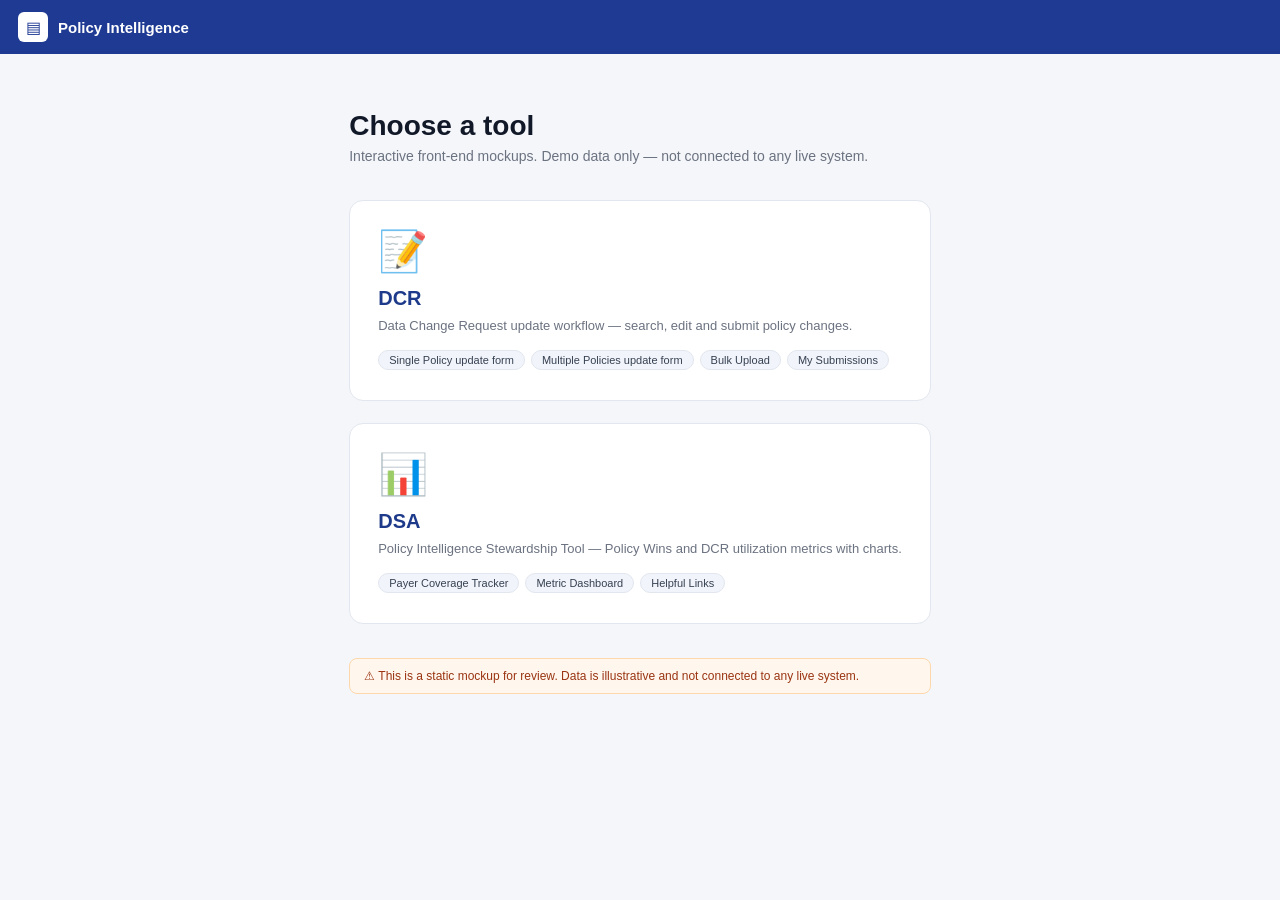
==== commit c920ce53: "Publish updated DSA product tracker page Co-authored-by: Codex <noreply@openai.com>" ====
--- a/index.html
+++ b/index.html
@@ -3,959 +3,76 @@
 <head>
 <meta charset="UTF-8" />
 <meta name="viewport" content="width=device-width, initial-scale=1.0" />
-<title>Policy Intelligence Stewardship Tool</title>
-<link rel="stylesheet" href="styles.css?v=60" />
+<title>Policy Intelligence — Tool Selector</title>
+<link rel="stylesheet" href="styles.css" />
+<link rel="stylesheet" href="form.css" />
+<style>
+  .lp-wrap { max-width: 900px; margin: 0 auto; padding: 56px 24px; }
+  .lp-title { font-size: 28px; font-weight: 700; color: #111827; margin: 0 0 6px; }
+  .lp-sub { font-size: 14px; color: #6b7280; margin: 0 0 36px; }
+  .lp-grid { display: grid; grid-template-columns: repeat(auto-fit, minmax(300px, 1fr)); gap: 22px; }
+  .lp-card {
+    display: block; text-decoration: none; color: inherit;
+    border: 1px solid #e2e6ee; border-radius: 14px; padding: 30px 28px; background: #fff;
+    transition: border-color .15s, box-shadow .15s, transform .15s;
+  }
+  .lp-card:hover { border-color: #2563eb; box-shadow: 0 8px 24px rgba(37,99,235,.14); transform: translateY(-2px); }
+  .lp-card-icon { font-size: 40px; line-height: 1; }
+  .lp-card-name { font-size: 20px; font-weight: 700; color: #1e3a8a; margin: 16px 0 6px; }
+  .lp-card-desc { font-size: 13px; color: #6b7280; line-height: 1.55; }
+  .lp-card-tabs { margin: 14px 0 0; padding: 0; list-style: none; display: flex; flex-wrap: wrap; gap: 6px; }
+  .lp-card-tabs li {
+    font-size: 11px; color: #374151; background: #f1f4fb;
+    border: 1px solid #e2e6ee; border-radius: 999px; padding: 3px 10px;
+  }
+  .lp-note {
+    margin-top: 34px; font-size: 12px; color: #9a3412;
+    background: #fff7ed; border: 1px solid #fed7aa; border-radius: 8px; padding: 10px 14px;
+  }
+</style>
 </head>
-<body>
-  <!-- ============ TOP NAV ============ -->
-  <header class="topnav">
-    <div class="brand">
-      <span class="logo">PI</span>
-      <span class="brand-title">Policy Intelligence Stewardship Tool</span>
-    </div>
-    <nav class="nav-tabs">
-      <a class="nav-tab active" data-tab="stewardship">Payer Coverage Tracker</a>
-      <a class="nav-tab" data-tab="wins">Policy Wins</a>
-      <a class="nav-tab" data-tab="sttool">Stewardship Tool</a>
-      <a class="nav-tab" data-tab="drafts">Draft DCR Store</a>
-      <a class="nav-tab" data-tab="metric">Metric Dashboard</a>
-      <div class="nav-dropdown">
-        <a class="nav-tab">Helpful Links ▾</a>
-        <div class="dropdown-menu">
-          <a>MMIT Portal</a>
-          <a>Policy Reporter</a>
-          <a>GATE Reference</a>
-          <a>Training Docs</a>
-        </div>
-      </div>
-      <a class="nav-tab" href="multi-form.html">Policy Intelligence Update Form</a>
-      <a class="nav-tab" data-tab="reporter">Policy Reporter</a>
-      <a class="nav-tab help">⌕ Help</a>
-    </nav>
-    <div class="autosave" id="autosave">
-      <span class="dot"></span><span id="autosaveText">Auto save</span>
+<body class="form-page">
+  <header class="form-topbar">
+    <div class="form-brand">
+      <span class="form-logo">&#9636;</span>
+      <span class="form-title">Policy Intelligence</span>
     </div>
   </header>
 
-  <!-- ============ BODY ============ -->
-  <div class="layout">
-    <!-- ===== LEFT SIDEBAR (FILTERS) ===== -->
-    <aside class="sidebar">
-      <div class="sidebar-header">
-        <span class="filters-title">⚙ Filters</span>
-        <button class="link-btn" id="resetFilters">Reset ↻</button>
-      </div>
-      <div class="sidebar-saved">
-        <button class="link-btn" id="saveFilterBtn" title="Save the current filter selection">☆ Save Filter</button>
-        <button class="saved-open-btn" id="openSavedBtn">
-          ☆ Saved Filters <span class="saved-count" id="savedCount">0</span>
-        </button>
-      </div>
+  <div class="lp-wrap">
+    <h1 class="lp-title">Choose a tool</h1>
+    <p class="lp-sub">Interactive front-end mockups. Demo data only &mdash; not connected to any live system.</p>
 
-      <!-- ===== STEWARDSHIP FILTERS ===== -->
-      <div id="stewardshipFilters">
-      <div class="filter-group">
-        <div class="fg-title" data-toggle>BRAND <span class="chev">▾</span></div>
-        <div class="fg-body">
-          <label><input type="checkbox" class="filter-cb brand-cb" value="OCREVUS ZUNOVO" /> OCREVUS ZUNOVO <span class="cbar"><i style="width:100%"></i></span><span class="count">293</span></label>
-          <label><input type="checkbox" class="filter-cb brand-cb" value="VABYSMO" /> VABYSMO <span class="cbar"><i style="width:45%"></i></span><span class="count">132</span></label>
-          <label><input type="checkbox" class="filter-cb brand-cb" value="ACTEMRA SC" /> ACTEMRA SC <span class="cbar"><i style="width:8%"></i></span><span class="count">22</span></label>
-          <label><input type="checkbox" class="filter-cb brand-cb" value="OCREVUS" /> OCREVUS <span class="cbar"><i style="width:3%"></i></span><span class="count">8</span></label>
-          <label><input type="checkbox" class="filter-cb brand-cb" value="XOLAIR AUTOINJECTOR" /> XOLAIR AUTOINJECTOR <span class="cbar"><i style="width:2%"></i></span><span class="count">5</span></label>
-          <button class="show-more">Show more</button>
-        </div>
-      </div>
+    <div class="lp-grid">
+      <!-- DCR TOOL -->
+      <a class="lp-card" href="single-form.html">
+        <div class="lp-card-icon">&#128221;</div>
+        <div class="lp-card-name">DCR</div>
+        <div class="lp-card-desc">Data Change Request update workflow &mdash; search, edit and submit policy changes.</div>
+        <ul class="lp-card-tabs">
+          <li>Single Policy update form</li>
+          <li>Multiple Policies update form</li>
+          <li>Bulk Upload</li>
+          <li>My Submissions</li>
+        </ul>
+      </a>
 
-      <div class="filter-group">
-        <div class="fg-title" data-toggle>INDICATION <span class="chev">▾</span></div>
-        <div class="fg-body">
-          <label><input type="checkbox" class="filter-cb" /> Primary Progressive Multiple… <span class="count">18</span></label>
-          <label><input type="checkbox" class="filter-cb" /> Multiple Sclerosis <span class="count">17</span></label>
-          <label><input type="checkbox" class="filter-cb" /> Rheumatoid Arthritis <span class="count">15</span></label>
-          <label><input type="checkbox" class="filter-cb" /> Neovascular Age Related Macul… <span class="count">9</span></label>
-          <label><input type="checkbox" class="filter-cb" /> Food Allergy <span class="count">8</span></label>
-          <button class="show-more">Show more</button>
-        </div>
-      </div>
+      <!-- DSA TOOL -->
+      <a class="lp-card" href="product-tracker.html">
+        <div class="lp-card-icon">&#128202;</div>
+        <div class="lp-card-name">DSA</div>
+        <div class="lp-card-desc">Policy Intelligence Stewardship Tool &mdash; Policy Wins and DCR utilization metrics with charts.</div>
+        <ul class="lp-card-tabs">
+          <li>Payer Coverage Tracker</li>
+          <li>Metric Dashboard</li>
+          <li>Helpful Links</li>
+        </ul>
+      </a>
+    </div>
 
-      <div class="filter-group">
-        <div class="fg-title" data-toggle>LIVES COVERED <span class="chev">▾</span></div>
-        <div class="fg-body">
-          <label><input type="checkbox" class="filter-cb" checked /> &lt; 1,000,000 (100) <span class="count">100</span></label>
-          <label><input type="checkbox" class="filter-cb" /> 1M - 5M (180) <span class="count">180</span></label>
-          <label><input type="checkbox" class="filter-cb" /> 5M - 10M (250) <span class="count">250</span></label>
-          <label><input type="checkbox" class="filter-cb" /> 10M - 20M (310) <span class="count">310</span></label>
-          <label><input type="checkbox" class="filter-cb" /> &gt; 20,000,000 (405) <span class="count">405</span></label>
-          <div class="range-note" id="rangeNote">Range: 0M – 50M+</div>
-          <input type="range" min="0" max="100" value="50" class="slider" id="livesSlider" />
-        </div>
-      </div>
-
-      <div class="filter-group">
-        <div class="fg-title" data-toggle>PAYER <span class="chev">▾</span></div>
-        <div class="fg-body">
-          <label><input type="checkbox" class="filter-cb payer-cb" value="Aetna" /> Aetna <span class="count">120</span></label>
-          <label><input type="checkbox" class="filter-cb payer-cb" value="Cigna" /> Blue Cross Blue Shield <span class="count">47</span></label>
-          <label><input type="checkbox" class="filter-cb payer-cb" value="CVS Health" /> CVS Health <span class="count">15</span></label>
-          <label><input type="checkbox" class="filter-cb payer-cb" value="Humana" /> Humana <span class="count">14</span></label>
-        </div>
-      </div>
-
-      <div class="filter-group">
-        <div class="fg-title" data-toggle>POLICY STATUS <span class="chev">▾</span></div>
-        <div class="fg-body">
-          <label><input type="checkbox" class="filter-cb" /> PA REQUIRED NO C… <span class="cbar"><i style="width:100%"></i></span><span class="count">273</span></label>
-          <label><input type="checkbox" class="filter-cb" /> TO PI OR BETTER <span class="cbar"><i style="width:46%"></i></span><span class="count">125</span></label>
-          <label><input type="checkbox" class="filter-cb" /> TO PI WITH CRITERIA <span class="cbar"><i style="width:35%"></i></span><span class="count">97</span></label>
-          <label><input type="checkbox" class="filter-cb" /> BIO MANAGED 1 <span class="cbar"><i style="width:33%"></i></span><span class="count">92</span></label>
-          <label><input type="checkbox" class="filter-cb" /> NO ST <span class="cbar"><i style="width:33%"></i></span><span class="count">92</span></label>
-        </div>
-      </div>
-
-      <div class="filter-group">
-        <div class="fg-title" data-toggle>BENEFIT TYPE <span class="chev">▾</span></div>
-        <div class="fg-body">
-          <label><input type="checkbox" class="filter-cb" /> PHARMACY BENEFIT <span class="count">494</span></label>
-          <label><input type="checkbox" class="filter-cb" /> MEDICAL BENEFIT <span class="count">408</span></label>
-        </div>
-      </div>
-
-      <div class="filter-group">
-        <div class="fg-title" data-toggle>BOOK OF BUSINESS <span class="chev">▾</span></div>
-        <div class="fg-body">
-          <label><input type="checkbox" class="filter-cb bob-cb" value="Commercial" /> COMMERCIAL <span class="count">350</span></label>
-          <label><input type="checkbox" class="filter-cb bob-cb" value="Medicaid Managed" /> MEDICAID_MANAGED <span class="count">299</span></label>
-          <label><input type="checkbox" class="filter-cb bob-cb" value="Medicare Advantage" /> MEDICARE_ADVANTAGE <span class="count">141</span></label>
-          <label><input type="checkbox" class="filter-cb bob-cb" value="Medicaid FFS" /> MEDICAID_FFS <span class="count">66</span></label>
-          <label><input type="checkbox" class="filter-cb bob-cb" value="Government" /> GOVERNMENT <span class="count">41</span></label>
-        </div>
-      </div>
-
-      <!-- LEGENDS -->
-      <div class="legend">
-        <div class="legend-title">DCR STATUS</div>
-        <div class="legend-row"><span class="swatch s-new"></span> NEW <span class="cbar"><i style="width:100%"></i></span><span class="count">834</span></div>
-        <div class="legend-row"><span class="swatch s-created"></span> DCR Created <span class="cbar"><i style="width:6%"></i></span><span class="count">33</span></div>
-        <div class="legend-row"><span class="swatch s-bridging"></span> Bridging Issues <span class="count">9</span></div>
-        <div class="legend-row"><span class="swatch s-notreq"></span> Not Required <span class="count">9</span></div>
-      </div>
-
-      <div class="legend">
-        <div class="legend-title">MMIT Verification STATUS</div>
-        <div class="legend-row"><span class="swatch v-new"></span> NEW <span class="cbar"><i style="width:100%"></i></span><span class="count">834</span></div>
-        <div class="legend-row"><span class="swatch v-correct"></span> Correct <span class="cbar"><i style="width:6%"></i></span><span class="count">33</span></div>
-        <div class="legend-row"><span class="swatch v-review"></span> Under MMIT Review</div>
-        <div class="legend-row"><span class="swatch v-assess"></span> Incorrect : Assessment Error</div>
-        <div class="legend-row"><span class="swatch v-lag"></span> Incorrect : Policy Lag</div>
-        <div class="legend-row"><span class="swatch v-mdm"></span> Bridging Issue : Under MDM Review</div>
-      </div>
-      </div><!-- /#stewardshipFilters -->
-
-      <!-- ===== WINS FILTERS (populated by JS) ===== -->
-      <div id="winsFilters" hidden>
-        <div class="filter-group">
-          <div class="fg-title" data-toggle>BRAND <span class="chev">▾</span></div>
-          <div class="fg-body" id="winFilterBrand"></div>
-        </div>
-        <div class="filter-group">
-          <div class="fg-title" data-toggle>INDICATION <span class="chev">▾</span></div>
-          <div class="fg-body" id="winFilterIndication"></div>
-        </div>
-        <div class="filter-group">
-          <div class="fg-title" data-toggle>BOOK OF BUSINESS <span class="chev">▾</span></div>
-          <div class="fg-body" id="winFilterBob"></div>
-        </div>
-        <div class="filter-group">
-          <div class="fg-title" data-toggle>BENEFIT TYPE <span class="chev">▾</span></div>
-          <div class="fg-body" id="winFilterBenefit"></div>
-        </div>
-      </div>
-
-      <!-- ===== STEWARDSHIP TOOL FILTERS (populated by JS) ===== -->
-      <div id="stToolFilters" hidden>
-        <div class="filter-group">
-          <div class="fg-title" data-toggle>DCR STATUS <span class="chev">▾</span></div>
-          <div class="fg-body" id="stFilterStatus"></div>
-        </div>
-        <div class="filter-group">
-          <div class="fg-title" data-toggle>STEWARD <span class="chev">▾</span></div>
-          <div class="fg-body" id="stFilterSteward"></div>
-        </div>
-        <div class="filter-group">
-          <div class="fg-title" data-toggle>PAYER <span class="chev">▾</span></div>
-          <div class="fg-body" id="stFilterPayer"></div>
-        </div>
-        <div class="filter-group">
-          <div class="fg-title" data-toggle>BRAND <span class="chev">▾</span></div>
-          <div class="fg-body" id="stFilterBrand"></div>
-        </div>
-        <div class="filter-group">
-          <div class="fg-title" data-toggle>BOOK OF BUSINESS <span class="chev">▾</span></div>
-          <div class="fg-body" id="stFilterBob"></div>
-        </div>
-      </div>
-
-      <!-- ===== AI DRAFT DCR FILTERS ===== -->
-      <div id="draftFilters" hidden>
-        <div class="filter-group">
-          <div class="fg-title" data-toggle>STATUS <span class="chev">▾</span></div>
-          <div class="fg-body" id="draftFilterStatus"></div>
-        </div>
-        <div class="filter-group">
-          <div class="fg-title" data-toggle>PAYER <span class="chev">▾</span></div>
-          <div class="fg-body" id="draftFilterPayer"></div>
-        </div>
-        <div class="filter-group">
-          <div class="fg-title" data-toggle>PRODUCT <span class="chev">▾</span></div>
-          <div class="fg-body" id="draftFilterProduct"></div>
-        </div>
-        <div class="filter-group">
-          <div class="fg-title" data-toggle>BOOK OF BUSINESS <span class="chev">▾</span></div>
-          <div class="fg-body" id="draftFilterBob"></div>
-        </div>
-        <div class="filter-group">
-          <div class="fg-title" data-toggle>INDICATION <span class="chev">▾</span></div>
-          <div class="fg-body" id="draftFilterIndication"></div>
-        </div>
-        <div class="filter-group">
-          <div class="fg-title" data-toggle>STEWARD ASSIGNED <span class="chev">▾</span></div>
-          <div class="fg-body" id="draftFilterSteward"></div>
-        </div>
-        <div class="filter-group">
-          <div class="fg-title" data-toggle>FILTER ON IMPACT/TREATED LIFE <span class="chev">▾</span></div>
-          <div class="fg-body">
-            <label><input type="checkbox" class="filter-cb draft-impact-cb" checked /> Use [IMPACT] Lives <span class="count">4</span></label>
-            <div class="range-note">LIVES</div>
-            <input type="range" min="0" max="100" value="86" class="slider" id="draftLivesSlider" />
-            <div class="draft-range-inputs">
-              <span>Min value</span>
-              <span>—</span>
-              <span>Max value</span>
-            </div>
-          </div>
-        </div>
-      </div>
-    </aside>
-
-    <!-- ===== MAIN CONTENT ===== -->
-    <main class="content">
-      <!-- ===== STEWARDSHIP (Product Tracker) VIEW ===== -->
-      <div id="stewardshipView">
-      <!-- Section header + toolbar -->
-      <div class="content-head">
-        <div class="section-tag">Policies</div>
-        <div class="subtabs">
-          <a class="subtab active" data-view="all">All Requests <span class="subtab-count" id="count-all">0</span></a>
-          <a class="subtab" data-view="open">Open Requests <span class="subtab-count" id="count-open">0</span></a>
-          <a class="subtab" data-view="mine">My Requests <span class="subtab-count" id="count-mine">0</span></a>
-          <a class="subtab" data-view="completed">Completed Requests <span class="subtab-count" id="count-completed">0</span></a>
-        </div>
-        <div class="toolbar">
-          <button class="btn btn-edit" id="editToggleBtn">Edit</button>
-          <button class="btn btn-multi" id="createMultiBtn" disabled>Create Multiple DCR</button>
-          <button class="btn btn-bulk" id="bulkAssignBtn" disabled>⇲ Bulk Assign</button>
-        </div>
-      </div>
-
-      <!-- TABLE -->
-      <div class="table-wrap">
-        <table class="grid" id="grid">
-          <thead>
-            <tr>
-              <th class="col-check"><input type="checkbox" id="selectAll" /></th>
-              <th>Req-ID</th>
-              <th>Steward Assigned</th>
-              <th>Parent Payer</th>
-              <th>Payer</th>
-              <th>Brand</th>
-              <th>Indication</th>
-              <th>Book of Business</th>
-              <th>Benefit Type</th>
-              <th>Lives Covered</th>
-              <th>MMIT Policy Link1</th>
-              <th>MMIT Policy Link2</th>
-              <th>MMIT Policy Link3</th>
-              <th>MMIT Policy Link4</th>
-              <th>Policy Reporter Link 1</th>
-              <th>Policy Reporter Link 2</th>
-              <th>Policy Reporter Link 3</th>
-              <th>Relative Access Position (Only for brand = Actemra)</th>
-              <th>MMIT HPM (May-26)</th>
-              <th>MMIT Verification Status</th>
-              <th>DCR Status</th>
-              <th>Create DCR</th>
-              <th>GNE HPM Status</th>
-              <th class="col-wide">PA and PI Summary</th>
-              <th class="col-wide">Comments / Links or Queries</th>
-              <th>Action</th>
-            </tr>
-          </thead>
-          <tbody id="gridBody"><!-- rows injected by JS --></tbody>
-        </table>
-      </div>
-      <div class="footer-bar">
-        <span id="rowCount">0</span> requests shown · <span id="selCount">0</span> selected
-      </div>
-      </div><!-- /#stewardshipView -->
-
-      <!-- ===== METRICS DASHBOARD VIEW ===== -->
-      <div id="metricView" class="dash" hidden>
-        <!-- Metric subtabs -->
-        <div class="metric-subtabs">
-          <a class="metric-subtab active" data-metric="dcrs">DCRs</a>
-          <a class="metric-subtab" data-metric="util">DCR Utilization</a>
-          <a class="metric-subtab" data-metric="wins">Policy Wins</a>
-        </div>
-
-        <!-- ===== DCRs SUBVIEW ===== -->
-        <div id="metricDcrs" class="metric-panel">
-        <div class="dash-head">
-          <div class="section-tag">Metrics Dashboard</div>
-          <div class="dash-sub">Overview of policy stewardship activity across all requests</div>
-        </div>
-
-        <!-- KPI cards -->
-        <div class="kpi-grid">
-          <div class="kpi-card">
-            <div class="kpi-label">Total Requests</div>
-            <div class="kpi-value" id="kpiTotal">0</div>
-            <div class="kpi-foot" id="kpiLives">0 lives covered</div>
-          </div>
-          <div class="kpi-card">
-            <div class="kpi-label">DCRs Created</div>
-            <div class="kpi-value" id="kpiDcr">0</div>
-            <div class="kpi-foot" id="kpiDcrPct">0% of total</div>
-          </div>
-          <div class="kpi-card">
-            <div class="kpi-label">Bridging Issues</div>
-            <div class="kpi-value" id="kpiBridging">0</div>
-            <div class="kpi-foot">requiring MDM review</div>
-          </div>
-          <div class="kpi-card">
-            <div class="kpi-label">Unassigned</div>
-            <div class="kpi-value" id="kpiUnassigned">0</div>
-            <div class="kpi-foot">awaiting steward</div>
-          </div>
-        </div>
-
-        <!-- Chart panels -->
-        <div class="chart-grid">
-          <div class="chart-card">
-            <div class="chart-title">DCR Status Breakdown</div>
-            <div class="bar-chart" id="chartDcr"></div>
-          </div>
-          <div class="chart-card">
-            <div class="chart-title">MMIT Verification Status</div>
-            <div class="bar-chart" id="chartMmit"></div>
-          </div>
-          <div class="chart-card">
-            <div class="chart-title">Requests by Brand</div>
-            <div class="bar-chart" id="chartBrand"></div>
-          </div>
-          <div class="chart-card">
-            <div class="chart-title">Requests by Steward</div>
-            <div class="bar-chart" id="chartSteward"></div>
-          </div>
-        </div>
-        </div><!-- /#metricDcrs -->
-
-        <!-- ===== DCR UTILIZATION SUBVIEW ===== -->
-        <div id="metricUtil" class="metric-panel" hidden>
-        <div class="dash-head">
-          <div class="section-tag">DCR Utilization</div>
-          <div class="dash-sub" id="utilSub">How much DCR decisioning is automated vs. manual</div>
-        </div>
-
-        <!-- KPI cards -->
-        <div class="kpi-grid">
-          <div class="kpi-card">
-            <div class="kpi-label">Automation Rate</div>
-            <div class="kpi-value" id="utilRate">0%</div>
-            <div class="kpi-foot">of decided DCRs</div>
-          </div>
-          <div class="kpi-card">
-            <div class="kpi-label">Automated Decisions</div>
-            <div class="kpi-value" id="utilAuto">0</div>
-            <div class="kpi-foot">auto &amp; bulk</div>
-          </div>
-          <div class="kpi-card">
-            <div class="kpi-label">Manual Decisions</div>
-            <div class="kpi-value" id="utilManual">0</div>
-            <div class="kpi-foot">steward approved</div>
-          </div>
-          <div class="kpi-card">
-            <div class="kpi-label">Pending</div>
-            <div class="kpi-value" id="utilPending">0</div>
-            <div class="kpi-foot" id="utilTotalFoot">0 created</div>
-          </div>
-        </div>
-
-        <!-- Chart panels -->
-        <div class="chart-grid">
-          <div class="chart-card">
-            <div class="chart-title">Decision Mix</div>
-            <div class="pie-wrap">
-              <svg class="pie" id="utilPie" viewBox="0 0 200 200"></svg>
-              <div class="pie-legend" id="utilPieLegend"></div>
-            </div>
-          </div>
-          <div class="chart-card">
-            <div class="chart-title">Automated vs Manual by Month</div>
-            <div class="bar-chart" id="utilMonthly"></div>
-          </div>
-          <div class="chart-card">
-            <div class="chart-title">Assignment Type</div>
-            <div class="bar-chart" id="utilAssign"></div>
-          </div>
-          <div class="chart-card">
-            <div class="chart-title">Top Brands by Automated Decisions</div>
-            <div class="bar-chart" id="utilBrand"></div>
-          </div>
-        </div>
-        </div><!-- /#metricUtil -->
-
-        <!-- ===== POLICY WINS SUBVIEW ===== -->
-        <div id="metricWins" class="metric-panel" hidden>
-        <div class="dash-head">
-          <div class="section-tag">Policy Wins</div>
-          <div class="dash-sub">Data from 2026-06-18 (first auto-approved WIN)</div>
-        </div>
-
-        <!-- Summary cards -->
-        <div class="kpi-grid">
-          <div class="kpi-card">
-            <div class="kpi-label">Total WINs Created</div>
-            <div class="kpi-value" id="winTotal">0</div>
-            <div class="kpi-foot" id="winShown">0 shown</div>
-          </div>
-          <div class="kpi-card">
-            <div class="kpi-label">Total WINs Approved</div>
-            <div class="kpi-value" id="winApproved">0</div>
-            <div class="kpi-foot" id="winApprovedPct">0% of created</div>
-          </div>
-          <div class="kpi-card">
-            <div class="kpi-label">Auto-Approved WINs</div>
-            <div class="kpi-value" id="winAuto">0</div>
-            <div class="kpi-foot">no manual review needed</div>
-          </div>
-          <div class="kpi-card">
-            <div class="kpi-label">First Auto-Approved</div>
-            <div class="kpi-value kpi-value-sm" id="winFirstDate">—</div>
-            <div class="kpi-foot">earliest WIN date</div>
-          </div>
-        </div>
-
-        <!-- Pie chart + table -->
-        <div class="wins-layout">
-          <div class="chart-card">
-            <div class="chart-title">WINs by Brand</div>
-            <div class="pie-wrap">
-              <svg class="pie" id="winPie" viewBox="0 0 200 200"></svg>
-              <div class="pie-legend" id="winPieLegend"></div>
-            </div>
-          </div>
-
-          <div class="chart-card">
-            <div class="chart-title">WINs Detail <span class="chart-count" id="winTableCount">0</span></div>
-            <div class="wins-table-wrap">
-              <table class="wins-table" id="winsTable">
-                <thead>
-                  <tr>
-                    <th>Win ID</th>
-                    <th>Created</th>
-                    <th>Payer</th>
-                    <th>Brand</th>
-                    <th>Book of Business</th>
-                    <th>Benefit Type</th>
-                    <th>PBM Coverage</th>
-                    <th>Sub-Indication</th>
-                  </tr>
-                </thead>
-                <tbody id="winsBody"></tbody>
-              </table>
-            </div>
-          </div>
-        </div>
-        </div><!-- /#metricWins -->
-      </div><!-- /#metricView -->
-
-      <!-- ===== POLICY WINS VIEW (standalone page) ===== -->
-      <div id="winsView" hidden>
-        <div class="content-head">
-          <div class="section-tag">🗂 Policy Wins</div>
-        </div>
-        <div class="wins-page-card">
-          <div class="wins-subtabs">
-            <a class="wtab active" data-wview="open">Open Policy Wins</a>
-            <a class="wtab" data-wview="mine">My Policy Wins</a>
-            <a class="wtab" data-wview="all">All Policy Wins</a>
-            <a class="wtab" data-wview="active">Active Policy Wins</a>
-          </div>
-          <div class="wins-toolbar">
-            <button class="btn btn-bulk" id="winsBulkAssignBtn">⇲ Bulk Assign</button>
-          </div>
-          <div class="wins-grid-wrap">
-            <table class="wins-grid" id="winsGrid">
-              <thead>
-                <tr>
-                  <th class="wcol-check"><input type="checkbox" id="winsSelectAll" /></th>
-                  <th>Win Id</th>
-                  <th>Payer</th>
-                  <th>Book Of Business</th>
-                  <th>Brand</th>
-                  <th>Indication</th>
-                  <th>Benefit Type</th>
-                  <th>PBM Coverage</th>
-                  <th>Number of Lives</th>
-                  <th>Simplified Policy status before</th>
-                  <th>Simplified Policy status after win</th>
-                  <th>Policy Status before Win</th>
-                  <th>Policy Status after Win</th>
-                  <th>Win Start Date</th>
-                  <th>Win End Date</th>
-                  <th>Steward Assigned</th>
-                  <th>Status</th>
-                  <th>Win already exists in AG</th>
-                  <th>Last Update</th>
-                  <th>Medical Policy Link</th>
-                  <th>Pharmacy Policy Link</th>
-                  <th>Medical and Pharmacy Policy Link</th>
-                  <th>PA Policy Link</th>
-                  <th>Wins Triggered by DCR?</th>
-                </tr>
-              </thead>
-              <tbody id="winsGridBody"><!-- rows injected by JS --></tbody>
-            </table>
-          </div>
-          <div class="footer-bar">
-            <span id="winsRowCount">0</span> wins shown · <span id="winsSelCount">0</span> selected<span id="winsDedupNote"></span>
-          </div>
-        </div>
-      </div><!-- /#winsView -->
-
-      <!-- ===== AI DRAFT DCR STORE VIEW ===== -->
-      <div id="draftDcrView" hidden>
-        <section class="draft-request-card">
-          <div class="draft-card-title">
-            <span class="draft-card-icon">▣</span>
-            <span>Requests</span>
-          </div>
-          <div class="draft-subtabs">
-            <a class="draft-tab" data-draftview="all">All Requests</a>
-            <a class="draft-tab" data-draftview="open">Open Requests</a>
-            <a class="draft-tab active" data-draftview="mine">My Requests</a>
-            <a class="draft-tab" data-draftview="completed">Completed Requests</a>
-          </div>
-          <div class="draft-request-actions">
-            <button class="draft-bulk-link" id="draftBulkAssignTop">♟ Bulk Assign</button>
-          </div>
-          <div class="draft-request-body">
-            <div class="draft-grid-wrap">
-              <table class="draft-grid">
-                <thead>
-                  <tr id="draftHeadRow">
-                    <th>Dcr Identifier</th>
-                    <th>Payer</th>
-                    <th>Book of Business</th>
-                    <th>Product</th>
-                    <th>Indication</th>
-                    <th>Benefit Type</th>
-                    <th>Number of Lives</th>
-                    <th>Submitted</th>
-                    <th>Steward Assigned</th>
-                    <th>Status</th>
-                    <th>Last Activity Date</th>
-                    <th>isDuplicate</th>
-                    <th>Dcr URL</th>
-                    <th>State</th>
-                  </tr>
-                </thead>
-                <tbody id="draftBody"></tbody>
-              </table>
-            </div>
-          </div>
-          <div class="draft-card-foot">
-            <span id="draftRowCount">0</span> requests shown · <span id="draftSelCount">0</span> selected
-            <button class="draft-assign-btn" id="draftAssignBtn">✎ Assign DCR to Steward</button>
-          </div>
-        </section>
-      </div><!-- /#draftDcrView -->
-
-      <!-- ===== POLICY WIN DETAIL VIEW ===== -->
-      <div id="winDetailView" hidden>
-        <!-- action bar -->
-        <div class="wd-actionbar">
-          <button class="link-btn wd-back" id="wdBack">↩ Return to Policy Wins</button>
-          <div class="wd-actions">
-            <button class="wd-abtn danger" id="wdInvalidate">⊘ Invalidate</button>
-            <button class="wd-abtn danger" id="wdReject">⊘ Reject</button>
-            <button class="wd-abtn" id="wdEdit" disabled>✎ Edit</button>
-            <button class="wd-abtn primary" id="wdApprove">✔ Approve</button>
-          </div>
-        </div>
-
-        <div class="wd-layout">
-          <!-- main card -->
-          <div class="wd-main">
-            <div class="wd-head">
-              <div class="wd-head-left">
-                <span class="wd-payer-ico">ℹ</span>
-                <span class="wd-payer" id="wdPayer">—</span>
-                <span class="wd-chip-label">Status</span> <span id="wdStatusChip"></span>
-                <span class="wd-chip-label">WIN ID</span> <span class="wd-winid" id="wdWinId">—</span>
-                <span class="wd-chip-label">SPOC Assigned</span> <span class="wd-spoc" id="wdSpoc">—</span>
-              </div>
-              <div class="wd-head-right">
-                <div class="wd-steward-label">STEWARD ASSIGNED</div>
-                <select class="wd-steward-select" id="wdSteward"></select>
-              </div>
-            </div>
-
-            <table class="wd-values">
-              <thead>
-                <tr>
-                  <th class="wd-vlabel">Values</th>
-                  <th>Before Win</th>
-                  <th>After Win</th>
-                </tr>
-              </thead>
-              <tbody id="wdValuesBody"><!-- rows injected by JS --></tbody>
-            </table>
-
-            <div class="wd-activity" id="wdActivity"><!-- log injected by JS --></div>
-          </div>
-
-          <!-- summary sidebar -->
-          <aside class="wd-summary">
-            <div class="wd-summary-title">📄 Summary</div>
-            <div class="wd-summary-card">
-              <div class="wd-summary-h">Policy Information</div>
-              <div class="wd-kv"><span>Win ID</span><b id="wdSumWinId">—</b></div>
-              <div class="wd-kv"><span>Payer</span><b id="wdSumPayer">—</b></div>
-              <div class="wd-kv"><span>BoB</span><b id="wdSumBob">—</b></div>
-              <div class="wd-kv"><span>Product</span><b id="wdSumProduct">—</b></div>
-              <div class="wd-kv"><span>Indication</span><b id="wdSumIndication">—</b></div>
-              <div class="wd-kv"><span>Benefit Type</span><b id="wdSumBenefit">—</b></div>
-              <div class="wd-kv"><span>PBM Coverage</span><b id="wdSumPbmCoverage">—</b></div>
-            </div>
-            <div class="wd-summary-card">
-              <div class="wd-summary-h">Wins Information</div>
-              <div class="wd-kv"><span>Date Submitted</span><b id="wdSumSubmitted">—</b></div>
-              <div class="wd-kv"><span>SPOC Assigned</span><b id="wdSumSpoc">—</b></div>
-              <div class="wd-kv"><span>Steward Assigned</span><b id="wdSumSteward">—</b></div>
-              <div class="wd-kv"><span>Policy Win Status</span><b id="wdSumStatus">—</b></div>
-              <div class="wd-kv"><span>P360 Status</span><b id="wdSumP360">—</b></div>
-              <div class="wd-kv"><span>Steward Rationale</span><b id="wdSumRationale">—</b></div>
-              <div class="wd-kv"><span>Win already exists in AG</span><b id="wdSumExistsAg">—</b></div>
-              <div class="wd-kv"><span>Wins Triggered by DCR?</span><b id="wdSumDcr">—</b></div>
-            </div>
-            <!-- Duplicate siblings panel (shown only when this win is a duplicate) -->
-            <div class="wd-summary-card wd-dup-card" id="wdDupCard" hidden>
-              <div class="wd-summary-h" id="wdDupHeading">⚑ Duplicate</div>
-              <div class="wd-dup-desc" id="wdDupDesc"></div>
-              <div class="wd-dup-siblings" id="wdDupSiblings"><!-- injected by JS --></div>
-            </div>
-          </aside>
-        </div>
-      </div><!-- /#winDetailView -->
-
-      <!-- ===== STEWARDSHIP TOOL VIEW ===== -->
-      <div id="stewardshipToolView" hidden>
-        <div class="content-head">
-          <div class="section-tag">🧭 Stewardship Tool</div>
-        </div>
-
-        <!-- KPI summary cards -->
-        <div class="st-kpis" id="stKpis"><!-- cards injected by JS --></div>
-
-        <div class="st-page-card">
-          <div class="st-subtabs">
-            <a class="sttab active" data-stview="queue">Assignment Queue</a>
-            <a class="sttab" data-stview="mine">My Workload</a>
-            <a class="sttab" data-stview="all">All Requests</a>
-          </div>
-          <div class="st-toolbar">
-            <input type="text" class="st-search" id="stSearch" placeholder="⌕ Search Req-ID, payer, brand…" />
-            <div class="st-toolbar-right">
-              <select class="st-assignee" id="stAssignee">
-                <!-- steward options injected by JS -->
-              </select>
-              <button class="btn btn-bulk" id="stBulkAssignBtn" disabled>⇲ Assign Selected</button>
-            </div>
-          </div>
-          <div class="st-grid-wrap">
-            <table class="st-grid" id="stGrid">
-              <thead>
-                <tr>
-                  <th class="stcol-check"><input type="checkbox" id="stSelectAll" /></th>
-                  <th>Req-ID</th>
-                  <th>Steward Assigned</th>
-                  <th>Payer</th>
-                  <th>Brand</th>
-                  <th>Indication</th>
-                  <th>Book of Business</th>
-                  <th>Benefit Type</th>
-                  <th>PBM Coverage</th>
-                  <th>Lives Covered</th>
-                  <th>MMIT Verification</th>
-                  <th>DCR Status</th>
-                  <th>Action</th>
-                </tr>
-              </thead>
-              <tbody id="stGridBody"><!-- rows injected by JS --></tbody>
-            </table>
-          </div>
-          <div class="footer-bar">
-            <span id="stRowCount">0</span> requests shown · <span id="stSelCount">0</span> selected
-          </div>
-        </div>
-      </div><!-- /#stewardshipToolView -->
-    </main>
+    <p class="lp-note">
+      &#9888; This is a static mockup for review. Data is illustrative and not connected to any live system.
+    </p>
   </div>
-
-  <!-- ============ BULK ASSIGN MODAL ============ -->
-  <div class="modal-overlay" id="bulkModal">
-    <div class="modal">
-      <div class="modal-head">
-        <span>BulkAssignSingleStewardToMultipleRecords</span>
-        <button class="modal-x" id="bulkClose">✕</button>
-      </div>
-      <div class="modal-body">
-        <div class="modal-label-row">
-          <label class="modal-label">Reviewer Id <span class="req">*</span></label>
-          <button class="assign-me-btn modal-assign-me" id="bulkAssignMe">Assign to me</button>
-        </div>
-        <select class="modal-select" id="reviewerSelect">
-          <option value="">Select an option...</option>
-          <option>A. Martinez (Steward)</option>
-          <option>J. Chen (Steward)</option>
-          <option>R. Patel (Steward)</option>
-          <option>S. Okafor (Steward)</option>
-          <option>L. Nguyen (Steward)</option>
-        </select>
-        <div class="modal-hint" id="bulkHint">No DCRs selected yet.</div>
-      </div>
-      <div class="modal-foot">
-        <button class="btn btn-ghost" id="bulkCancel">Cancel</button>
-        <button class="btn btn-bulk" id="bulkAssignConfirm">Assign Bulk Records</button>
-      </div>
-    </div>
-  </div>
-
-  <!-- ============ HISTORY POPUP ============ -->
-  <div class="modal-overlay" id="historyModal">
-    <div class="modal modal-lg">
-      <div class="modal-head">
-        <span id="historyTitle">Edit History</span>
-        <button class="modal-x" id="historyClose">✕</button>
-      </div>
-      <div class="modal-body">
-        <table class="history-table" id="historyTable">
-          <thead>
-            <tr><th>Timestamp</th><th>Field</th><th>Old Value</th><th>New Value</th><th>User</th></tr>
-          </thead>
-          <tbody></tbody>
-        </table>
-      </div>
-    </div>
-  </div>
-
-  <!-- ============ DCR CREATED TOAST ============ -->
-  <!-- ===== SAVE / RENAME FILTER MODAL ===== -->
-  <div class="modal-overlay" id="filterModal">
-    <div class="modal-card">
-      <h3 class="modal-title" id="filterModalTitle">Save Filter</h3>
-      <label class="modal-label" for="filterNameInput">Filter name</label>
-      <input type="text" class="modal-input" id="filterNameInput" placeholder="e.g. Ocrevus MS – Aug review" maxlength="60" />
-      <div class="modal-preview" id="filterPreview"></div>
-      <div class="modal-actions">
-        <button class="mbtn ghost" id="filterCancelBtn">Cancel</button>
-        <button class="mbtn primary" id="filterSaveBtn">Save</button>
-      </div>
-    </div>
-  </div>
-
-  <!-- ===== SAVED FILTERS TABLE MODAL ===== -->
-  <div class="modal-overlay" id="savedModal">
-    <div class="modal-card modal-wide">
-      <div class="modal-head-row">
-        <h3 class="modal-title">☆ Saved Filters</h3>
-        <button class="modal-x" id="savedCloseBtn" title="Close">✕</button>
-      </div>
-      <div class="saved-search-row">
-        <input type="text" class="saved-search" id="savedSearch"
-               placeholder="🔍 Search saved filters by name, criteria or creator…" />
-      </div>
-      <p class="saved-hint-line">Click a row to load that filter into the sidebar.</p>
-      <p class="saved-empty-note" id="savedTableEmpty">
-        No saved filters yet. Tick some filters and click <strong>Save Filter</strong>.
-      </p>
-      <div class="saved-table-wrap" id="savedTableWrap">
-        <table class="saved-table">
-          <thead>
-            <tr>
-              <th>Filter Name</th>
-              <th>Filter Criteria</th>
-              <th>Created By</th>
-              <th>Created On</th>
-              <th class="col-actions">Actions</th>
-            </tr>
-          </thead>
-          <tbody id="savedTableBody"></tbody>
-        </table>
-      </div>
-      <p class="saved-no-match" id="savedNoMatch">No filters match your search.</p>
-    </div>
-  </div>
-
-  <!-- ===== CREATE DCR / PAYER DETAILS MODAL ===== -->
-  <div class="modal-overlay" id="dcrModal">
-    <div class="modal-card pd-modal">
-      <div class="pd-head">
-        <span class="pd-title">Payer Details</span>
-        <div class="pd-head-right">
-          <button class="btn btn-ghost pd-head-cancel" id="dcrCancel">Cancel</button>
-          <button class="modal-x" id="dcrClose" title="Close">✕</button>
-        </div>
-      </div>
-
-      <div class="pd-body">
-        <!-- Top summary strip: 6 payer/context fields in two columns -->
-        <div class="pd-summary">
-          <div class="pd-sum-col">
-            <div class="pd-sum-item"><span class="pd-sum-ico">ℹ</span><div><div class="pd-sum-label">Payer</div><div class="pd-sum-value" id="pdPayer">—</div></div></div>
-            <div class="pd-sum-item"><span class="pd-sum-ico">℞</span><div><div class="pd-sum-label">Product</div><div class="pd-sum-value" id="pdProduct">—</div></div></div>
-            <div class="pd-sum-item"><span class="pd-sum-ico">$</span><div><div class="pd-sum-label">Benefit Type</div><div class="pd-sum-value" id="pdBenefit">—</div></div></div>
-          </div>
-          <div class="pd-sum-col">
-            <div class="pd-sum-item"><span class="pd-sum-ico">▤</span><div><div class="pd-sum-label">Book of Business</div><div class="pd-sum-value" id="pdBob">—</div></div></div>
-            <div class="pd-sum-item"><span class="pd-sum-ico">✚</span><div><div class="pd-sum-label">Indication</div><div class="pd-sum-value" id="pdIndication">—</div></div></div>
-            <div class="pd-sum-item"><span class="pd-sum-ico">◔</span><div><div class="pd-sum-label">State</div><div class="pd-sum-value" id="pdState">—</div></div></div>
-          </div>
-        </div>
-
-        <div class="pd-content">
-          <!-- LEFT: read-only coverage context -->
-          <div class="pd-left">
-            <div class="pd-ctx-cell">
-              <div class="pd-ctx-label">GNE HPM Status</div>
-              <div class="pd-ctx-value" id="dcrGneHpm">—</div>
-            </div>
-            <div class="pd-ctx-cell">
-              <div class="pd-ctx-label">PA and PI Summary</div>
-              <div class="pd-ctx-value" id="dcrPaPiSummary">—</div>
-            </div>
-          </div>
-
-          <!-- RIGHT: Values / Current / Proposed comparison table -->
-          <div class="pd-right">
-            <table class="pd-table">
-              <thead>
-                <tr><th class="pd-th-val">Values</th><th>Current</th><th>Proposed</th></tr>
-              </thead>
-              <tbody>
-                <tr>
-                  <td class="pd-val">Prior Authorization Required</td>
-                  <td><input class="pd-input pd-current" id="pdCurPa" readonly value="No" /></td>
-                  <td>
-                    <select class="pd-input pd-proposed" id="dcrPaRequired"><option>No</option><option>Yes</option></select>
-                  </td>
-                </tr>
-                <tr>
-                  <td class="pd-val">Step Edit</td>
-                  <td><input class="pd-input pd-current" id="pdCurStepEdit" readonly value="No" /></td>
-                  <td>
-                    <select class="pd-input pd-proposed" id="dcrStepEdit"><option>Yes</option><option>No</option></select>
-                  </td>
-                </tr>
-                <tr>
-                  <td class="pd-val">Number of Steps</td>
-                  <td><input class="pd-input pd-current" id="pdCurNumSteps" readonly value="1" /></td>
-                  <td><input type="number" class="pd-input pd-proposed" id="dcrNumSteps" min="0" value="1" /></td>
-                </tr>
-                <tr>
-                  <td class="pd-val">Step Therapy Placement</td>
-                  <td><input class="pd-input pd-current" id="pdCurPlacement" readonly value="Not Covered" /></td>
-                  <td>
-                    <select class="pd-input pd-proposed" id="dcrStepPlacement">
-                      <option>N/A</option><option>Not Covered</option><option>ST Single Generic</option>
-                      <option>ST Generic and Brand</option><option>ST Single Brand</option><option>No Step</option>
-                    </select>
-                  </td>
-                </tr>
-                <tr>
-                  <td class="pd-val">Step Products</td>
-                  <td><input class="pd-input pd-current" id="pdCurStepProducts" readonly value="" /></td>
-                  <td><input type="text" class="pd-input pd-proposed" id="dcrStepProducts" /></td>
-                </tr>
-
-                <tr class="pd-spacer"><td colspan="3"></td></tr>
-
-                <tr>
-                  <td class="pd-val">Derived Simplified Policy Status</td>
-                  <td><input class="pd-input pd-current" id="pdCurSimplified" readonly value="NOT COVERED" /></td>
-                  <td><input class="pd-input pd-proposed" id="pdPropSimplified" /></td>
-                </tr>
-                <tr>
-                  <td class="pd-val">PBM Coverage</td>
-                  <td><input class="pd-input pd-current" id="pdCurPbmCoverage" readonly value="National Formulary" /></td>
-                  <td>
-                    <select class="pd-input pd-proposed" id="pdPropPbmCoverage">
-                      <option>National Formulary</option>
-                      <option>Custom Formulary</option>
-                    </select>
-                  </td>
-                </tr>
-                <tr>
-                  <td class="pd-val">Policy Link</td>
-                  <td><input class="pd-input pd-current" id="pdCurPolicyLink" readonly /></td>
-                  <td><input class="pd-input pd-proposed" id="pdPropPolicyLink" /></td>
-                </tr>
-                <tr>
-                  <td class="pd-val">Site of Care Link</td>
-                  <td><input class="pd-input pd-current" id="pdCurSocLink" readonly /></td>
-                  <td><input class="pd-input pd-proposed" id="pdPropSocLink" /></td>
-                </tr>
-                <tr>
-                  <td class="pd-val">PA Form Link</td>
-                  <td><input class="pd-input pd-current" id="pdCurPaFormLink" readonly /></td>
-                  <td><input class="pd-input pd-proposed" id="pdPropPaFormLink" /></td>
-                </tr>
-
-                <tr class="pd-spacer"><td colspan="3"></td></tr>
-
-                <tr>
-                  <td class="pd-val">Effective Policy Date</td>
-                  <td><input class="pd-input pd-current" id="pdCurEffDate" readonly value="—" /></td>
-                  <td><input class="pd-input pd-proposed" id="pdPropEffDate" placeholder="tbd" /></td>
-                </tr>
-                <tr>
-                  <td class="pd-val">State</td>
-                  <td>
-                    <select class="pd-input pd-current" id="pdCurStateRow" disabled>
-                      <option>National</option><option>AK</option><option>AL</option>
-                    </select>
-                  </td>
-                  <td>
-                    <select class="pd-input pd-proposed" id="pdPropStateRow">
-                      <option>National</option><option>AK</option><option>AL</option>
-                    </select>
-                  </td>
-                </tr>
-              </tbody>
-            </table>
-          </div>
-        </div>
-      </div>
-
-      <div class="pd-foot">
-        <button class="btn dcr-create-confirm" id="dcrCreateConfirm">Create DCR</button>
-      </div>
-    </div>
-  </div>
-
-  <div class="toast" id="toast"></div>
-
-  <script src="app.js?v=60"></script>
 </body>
 </html>
--- a/form.css
+++ b/form.css
@@ -0,0 +1,421 @@
+/* ===== Multiple Policies update form ===== */
+.form-page { background: #f4f6fa; }
+
+.form-topbar {
+  display: flex; align-items: center; gap: 22px;
+  background: #1f3a93; color: #fff; height: 54px; padding: 0 18px;
+}
+.form-brand { display: flex; align-items: center; gap: 10px; }
+.form-logo {
+  background: #fff; color: #1f3a93; width: 30px; height: 30px;
+  display: grid; place-items: center; border-radius: 6px; font-size: 16px;
+}
+.form-title { font-weight: 600; font-size: 15px; white-space: nowrap; }
+.form-nav { display: flex; gap: 6px; flex: 1; }
+.form-tab {
+  color: #cdd6f5; padding: 6px 10px; font-size: 13px; cursor: pointer;
+  border-bottom: 2px solid transparent;
+}
+.form-tab:hover { color: #fff; }
+.form-tab.active { color: #fff; font-weight: 600; border-bottom-color: #fff; }
+.form-actions-top { display: flex; gap: 8px; }
+
+.form-btn {
+  border: none; border-radius: 6px; padding: 7px 14px;
+  font-size: 12.5px; font-weight: 600; cursor: pointer;
+}
+.form-btn.ghost { background: rgba(255,255,255,.14); color: #fff; }
+.form-btn.ghost:hover { background: rgba(255,255,255,.24); }
+.form-btn.primary { background: #2563eb; color: #fff; }
+.form-btn.primary:hover { filter: brightness(1.07); }
+.form-main-actions .form-btn.ghost { background: #eef0f5; color: #333; border: 1px solid #d4d8e2; }
+
+.form-layout { display: flex; height: calc(100vh - 54px); }
+
+/* sidebar */
+.form-sidebar {
+  width: 300px; flex-shrink: 0; background: #fff;
+  border-right: 1px solid #e2e6ee; padding: 18px; overflow-y: auto;
+}
+.search-head { display: flex; justify-content: space-between; align-items: center; }
+.search-title { font-size: 17px; font-weight: 700; }
+.req-note { font-size: 12px; color: #6b7280; margin: 10px 0 18px; }
+.req { color: #d6452c; }
+.fld-label {
+  display: block; font-size: 11px; font-weight: 700; color: #374151;
+  letter-spacing: .3px; margin: 14px 0 6px;
+}
+.fld-label::before { content: "ⓘ "; color: #9ca3af; font-weight: 400; }
+.fld-select, .fld-box {
+  border: 1px solid #d4d8e2; border-radius: 6px; padding: 9px 10px;
+  font-size: 13px; display: flex; justify-content: space-between; align-items: center;
+  color: #9aa1ad; background: #fff;
+}
+.fld-box { color: #333; background: #f8f9fc; }
+.fld-select i { color: #9aa1ad; font-style: normal; }
+
+/* main */
+.form-main { flex: 1; display: flex; flex-direction: column; padding: 18px 20px; overflow: hidden; }
+.form-main-head { display: flex; justify-content: space-between; align-items: flex-start; margin-bottom: 12px; }
+.payer-details { font-size: 19px; font-weight: 700; margin-bottom: 4px; }
+.user-guide { font-size: 12.5px; color: #2563eb; }
+.form-main-actions { display: flex; gap: 8px; }
+
+.banner {
+  display: none; background: #eef4ff; border: 1px solid #c7d8ff;
+  color: #1e40af; padding: 10px 14px; border-radius: 6px;
+  font-size: 13px; margin-bottom: 12px;
+}
+.banner.show { display: block; }
+.banner.warn { background: #fff7ed; border-color: #fed7aa; color: #9a3412; }
+
+.form-table-wrap {
+  flex: 1; overflow: auto; border: 1px solid #e2e6ee;
+  border-radius: 8px; background: #fff;
+}
+.form-grid { border-collapse: collapse; width: max-content; min-width: 100%; font-size: 12.5px; }
+.form-grid th, .form-grid td {
+  border-bottom: 1px solid #eef0f4; padding: 10px 12px;
+  text-align: left; white-space: nowrap; vertical-align: middle;
+}
+.form-grid thead th {
+  position: sticky; top: 0; background: #fff; z-index: 4;
+  font-weight: 700; color: #374151; border-bottom: 1px solid #d4d8e2;
+}
+.form-grid thead th.sortable::after { content: " ⇅"; color: #c0c5d0; font-size: 10px; }
+.form-grid tbody tr:hover { background: #f6f9ff; }
+.form-grid tbody tr.row-on { background: #eef4ff; }
+.fcheck { width: 36px; text-align: center; }
+.prod-cell { font-weight: 600; }
+.dcr-pending { color: #9ca3af; font-style: italic; }
+.dcr-created-link {
+  color: #1f8aa0; font-weight: 700; text-decoration: underline; cursor: pointer;
+}
+.dcr-created-link:hover { color: #4a3b8a; }
+
+.form-foot { padding: 10px 2px; font-size: 12.5px; color: #6b7280; }
+
+/* ===== Single Policy update form ===== */
+/* Search-panel header actions (Reset + Search) */
+.search-actions { display: flex; align-items: center; gap: 14px; }
+.search-btn {
+  display: inline-flex; align-items: center; gap: 6px;
+  background: #cdd6ea; color: #7a8194; border: none; border-radius: 6px;
+  padding: 6px 14px; font-size: 12.5px; font-weight: 600; cursor: not-allowed;
+}
+.search-btn.enabled { background: #2563eb; color: #fff; cursor: pointer; }
+.search-btn.enabled:hover { filter: brightness(1.07); }
+
+/* A plain value line (e.g. PAYER MDM ID shown as a dash until populated) */
+.fld-value { font-size: 14px; color: #374151; margin-top: 2px; }
+.fld-value.muted { color: #9aa1ad; }
+
+/* ===== Saved Filters (sidebar trigger) ===== */
+.saved-filters { margin-top: 22px; border-top: 1px solid #e2e6ee; padding-top: 14px; }
+.saved-open-btn {
+  width: 100%; display: flex; align-items: center; justify-content: center; gap: 8px;
+  border: 1px solid #d4d8e2; background: #fff; color: #374151;
+  border-radius: 6px; padding: 9px 12px; font-size: 12.5px; font-weight: 600; cursor: pointer;
+}
+.saved-open-btn:hover { background: #f6f8fc; border-color: #c7d8ff; }
+.saved-count {
+  display: inline-flex; align-items: center; justify-content: center;
+  min-width: 20px; height: 18px; padding: 0 6px; border-radius: 9px;
+  background: #2563eb; color: #fff; font-size: 11px; font-weight: 700;
+}
+
+/* ===== Saved Filters table modal ===== */
+.modal-card.modal-wide {
+  width: 96vw; max-width: 1200px;
+  display: flex; flex-direction: column; max-height: 90vh;
+}
+.modal-head-row { display: flex; align-items: center; justify-content: space-between; margin-bottom: 12px; }
+.modal-head-row .modal-title { margin: 0; }
+.modal-x {
+  border: none; background: none; cursor: pointer; font-size: 16px;
+  color: #6b7280; padding: 4px 8px; border-radius: 4px; line-height: 1;
+}
+.modal-x:hover { background: #eef0f5; color: #374151; }
+
+/* Search box */
+.saved-search-row { margin-bottom: 8px; }
+.saved-search {
+  width: 100%; box-sizing: border-box; border: 1px solid #d4d8e2; border-radius: 8px;
+  padding: 10px 12px; font-size: 13px; font-family: inherit; color: #1f2937;
+}
+.saved-search:focus { outline: none; border-color: #2563eb; box-shadow: 0 0 0 2px rgba(37,99,235,.15); }
+.saved-hint-line { font-size: 12px; color: #6b7280; margin: 0 0 12px; }
+
+.saved-empty-note { font-size: 13px; color: #6b7280; margin: 4px 0 0; }
+.saved-no-match { display: none; font-size: 13px; color: #6b7280; margin: 14px 2px 0; }
+
+.saved-table-wrap {
+  flex: 1; overflow: auto; border: 1px solid #e2e6ee; border-radius: 8px;
+}
+.saved-table { width: 100%; border-collapse: collapse; font-size: 13px; }
+.saved-table thead th {
+  position: sticky; top: 0; background: #f6f8fc; z-index: 1;
+  text-align: left; font-weight: 700; color: #374151;
+  padding: 11px 14px; border-bottom: 1px solid #d4d8e2; white-space: nowrap;
+}
+.saved-table td {
+  padding: 11px 14px; border-bottom: 1px solid #eef0f4; vertical-align: middle; color: #374151;
+}
+.saved-table tbody tr.sf-row { cursor: pointer; }
+.saved-table tbody tr.sf-row:hover { background: #eef4ff; }
+.saved-table tbody tr:last-child td { border-bottom: none; }
+.saved-table { table-layout: auto; }
+.sf-name { font-weight: 600; color: #1e3a8a; white-space: nowrap; }
+/* Criteria is the flexible column: let it wrap so the rest stay visible */
+.sf-criteria { color: #4b5563; white-space: normal; word-break: break-word; }
+.sf-date { white-space: nowrap; color: #6b7280; }
+.col-actions { white-space: nowrap; text-align: right; width: 1%; }
+.sf-icon {
+  border: none; background: none; cursor: pointer; font-size: 14px;
+  color: #6b7280; padding: 5px 7px; border-radius: 4px; line-height: 1; margin-left: 2px;
+}
+.sf-icon:hover { background: #e4e8f0; color: #374151; }
+.sf-icon.danger:hover { background: #fdecec; color: #c0392b; }
+
+/* ===== Save / Rename Filter modal ===== */
+/* Sits above the saved-filters table modal when renaming from it. */
+#filterModal { z-index: 320; }
+.modal-overlay {
+  display: none; position: fixed; inset: 0; z-index: 300;
+  background: rgba(17,24,39,.45); align-items: center; justify-content: center;
+}
+.modal-overlay.show { display: flex; }
+.modal-card {
+  width: 380px; max-width: calc(100vw - 32px); background: #fff;
+  border-radius: 10px; padding: 20px 22px; box-shadow: 0 12px 40px rgba(0,0,0,.25);
+}
+.modal-title { font-size: 17px; font-weight: 700; margin: 0 0 14px; color: #111827; }
+.modal-label { display: block; font-size: 11.5px; font-weight: 700; color: #374151; margin-bottom: 5px; }
+.modal-input {
+  width: 100%; box-sizing: border-box; border: 1px solid #d4d8e2; border-radius: 6px;
+  padding: 9px 10px; font-size: 13px; font-family: inherit; color: #1f2937;
+}
+.modal-input:focus { outline: none; border-color: #2563eb; box-shadow: 0 0 0 2px rgba(37,99,235,.15); }
+.modal-preview {
+  margin: 10px 0 4px; padding: 8px 10px; background: #f6f8fc; border: 1px solid #e2e6ee;
+  border-radius: 6px; font-size: 11.5px; color: #4b5563; word-break: break-word;
+}
+.modal-actions { display: flex; justify-content: flex-end; gap: 8px; margin-top: 16px; }
+/* Ghost button on a light modal needs dark text (topbar default is white). */
+.modal-actions .form-btn.ghost { background: #eef0f5; color: #333; border: 1px solid #d4d8e2; }
+.modal-actions .form-btn.ghost:hover { background: #e2e6ef; }
+
+/* Primary action that starts disabled (Submit For Review) */
+.form-btn.primary:disabled,
+.form-btn.primary.disabled {
+  background: #a9c1f6; cursor: not-allowed; filter: none;
+}
+
+/* Empty state shown before a payer is searched */
+.form-empty {
+  flex: 1; display: grid; place-items: center;
+  color: #6b7280; font-size: 13.5px; text-align: center;
+}
+
+/* ---- populated Payer Details view ---- */
+.form-main.populated { overflow-y: auto; }
+
+/* summary strip: two columns of icon + key/value */
+.payer-summary {
+  display: grid; grid-template-columns: 1fr 1fr; gap: 8px 60px;
+  padding: 6px 4px 16px; max-width: 1000px;
+}
+.psum-item { display: flex; align-items: flex-start; gap: 10px; }
+.psum-ico {
+  width: 18px; height: 18px; flex-shrink: 0; margin-top: 1px;
+  color: #9aa1ad; font-size: 13px; text-align: center;
+}
+.psum-k { font-size: 11px; color: #6b7280; }
+.psum-v { font-size: 13px; color: #1f2937; font-weight: 600; }
+
+.assess-hint { font-size: 12.5px; color: #4b5563; font-style: italic; margin: 4px 4px 12px; }
+
+/* three-column proposed grid */
+.prop-table { width: 100%; border-collapse: collapse; font-size: 12.5px; }
+.prop-table col.c-values   { width: 27%; }
+.prop-table col.c-current  { width: 36%; }
+.prop-table col.c-proposed { width: 37%; }
+.prop-table thead th {
+  text-align: left; font-weight: 700; color: #374151;
+  background: #f3f5f9; padding: 10px 14px; border-bottom: 1px solid #e2e6ee;
+}
+.prop-table tbody td {
+  padding: 10px 14px; vertical-align: top; border-bottom: 1px solid #eef0f4;
+}
+.prop-table tbody tr:nth-child(odd) td { background: #fafbfd; }
+.prop-label { display: flex; align-items: center; gap: 8px; color: #374151; }
+.prop-label .ico { color: #b7bdca; font-size: 12px; }
+
+/* inputs used inside the grid */
+.pin {
+  width: 100%; box-sizing: border-box; border: 1px solid #d4d8e2;
+  border-radius: 6px; padding: 8px 10px; font-size: 12.5px; color: #1f2937;
+  background: #fff; font-family: inherit;
+}
+.pin[readonly] { background: #f8f9fc; color: #374151; }
+.pin.sel { appearance: none; background:
+  linear-gradient(45deg, transparent 50%, #9aa1ad 50%) calc(100% - 16px) 55% / 5px 5px no-repeat,
+  linear-gradient(135deg, #9aa1ad 50%, transparent 50%) calc(100% - 11px) 55% / 5px 5px no-repeat, #fff; }
+.pin.clearable { position: relative; }
+textarea.pin { resize: vertical; min-height: 38px; }
+.pin-dash { color: #9aa1ad; padding: 8px 2px; }
+
+/* select wrapper with a clear (x) affordance to match the screenshot */
+.sel-wrap { position: relative; }
+.sel-wrap .clear-x {
+  position: absolute; right: 26px; top: 50%; transform: translateY(-50%);
+  color: #9aa1ad; cursor: pointer; font-size: 12px; line-height: 1;
+}
+.sel-wrap .clear-x:hover { color: #6b7280; }
+
+/* State chip (multiselect-style) */
+.chip-box {
+  border: 1px solid #d4d8e2; border-radius: 6px; padding: 6px 8px;
+  min-height: 34px; display: flex; align-items: center; gap: 6px; background: #fff;
+}
+.chip {
+  display: inline-flex; align-items: center; gap: 6px; background: #eef2fb;
+  border: 1px solid #d6e0f5; border-radius: 4px; padding: 2px 8px; font-size: 12px;
+}
+.chip .x { cursor: pointer; color: #6b7280; }
+
+.add-attach {
+  margin-top: 8px; display: inline-flex; align-items: center; gap: 6px;
+  background: #eef4ff; border: 1px solid #c7d8ff; color: #2563eb;
+  border-radius: 6px; padding: 6px 12px; font-size: 12px; font-weight: 600; cursor: pointer;
+}
+.add-attach:hover { background: #e2ecff; }
+
+/* ---- URL validation state (AC2/AC3) ---- */
+.pin.pin-err {
+  border-color: #d6452c; background: #fff5f4;
+  box-shadow: 0 0 0 1px #d6452c inset;
+}
+.field-err {
+  color: #d6452c; font-size: 11.5px; margin-top: 5px;
+  display: flex; align-items: center; gap: 5px;
+}
+
+/* ===== Multiple Policies update form ===== */
+/* Wide, horizontally-scrolling payer-policy table */
+.mp-table-wrap { flex: 1; overflow: auto; border: 1px solid #e2e6ee; border-radius: 6px; }
+.mp-table { border-collapse: collapse; width: 100%; font-size: 12px; white-space: nowrap; }
+.mp-table thead th {
+  position: sticky; top: 0; z-index: 1;
+  background: #f3f5f9; color: #6b7280; font-weight: 600; text-align: left;
+  padding: 10px 12px; border-bottom: 1px solid #dfe3ec;
+  text-decoration: underline; text-underline-offset: 2px;
+}
+.mp-table tbody td {
+  padding: 9px 12px; border-bottom: 1px solid #eef0f4; color: #1f2937;
+  vertical-align: top; max-width: 150px; overflow: hidden; text-overflow: ellipsis;
+}
+.mp-table tbody tr:hover { background: #f7f9fd; }
+.mp-table tbody tr.selected { background: #eaf1fd; }
+.mp-table .mp-check { width: 34px; text-align: center; }
+.mp-table td.na { color: #9aa1ad; font-style: italic; }
+
+/* Policy status badge */
+.pstatus {
+  display: inline-block; padding: 2px 8px; border-radius: 10px;
+  font-size: 10.5px; font-weight: 700; letter-spacing: .2px; white-space: nowrap;
+}
+.ps-notcovered { background: #fdeaea; color: #c0392b; }
+.ps-biomanaged { background: #eaf1fd; color: #2563eb; }
+.ps-unknown    { background: #eef0f4; color: #6b7280; }
+.ps-pareq      { background: #fef3e2; color: #b7791f; }
+.ps-topi       { background: #e8f6ee; color: #1e874b; }
+.ps-1st        { background: #f0eafd; color: #7c3aed; }
+
+/* Review Policy button (blue primary) */
+.form-btn.review {
+  background: #2563eb; color: #fff; display: inline-flex; align-items: center; gap: 6px;
+}
+.form-btn.review:hover { filter: brightness(1.07); }
+.form-btn.review:disabled, .form-btn.review.disabled {
+  background: #a9c1f6; cursor: not-allowed; filter: none;
+}
+
+/* Filter value shown as a removable chip inside the field box */
+.fld-select { position: relative; }
+.fld-chip {
+  display: inline-flex; align-items: center; gap: 6px;
+  background: #eef2fb; border: 1px solid #d6e0f5; border-radius: 4px;
+  padding: 2px 8px; font-size: 12.5px; color: #1f2937; max-width: calc(100% - 24px);
+  overflow: hidden; text-overflow: ellipsis; white-space: nowrap;
+}
+.fld-chip .x { cursor: pointer; color: #6b7280; font-size: 11px; }
+.fld-chip .x:hover { color: #d6452c; }
+
+/* Empty placeholder rows that fill the grid */
+.mp-table tr.mp-empty td { height: 26px; background: #fff !important; }
+.mp-table tr.mp-empty:hover td { background: #fff !important; }
+
+/* ===== Review Policy page ===== */
+/* Full-width layout, no sidebar */
+.review-page .form-layout { display: block; }
+.review-main { padding: 14px 18px; }
+.review-toolbar {
+  display: flex; justify-content: flex-end; gap: 10px; margin-bottom: 10px;
+}
+.tool-btn {
+  display: inline-flex; align-items: center; gap: 6px;
+  border: 1px solid #d4d8e2; background: #f3f5f9; color: #6b7280;
+  border-radius: 6px; padding: 7px 14px; font-size: 12.5px; font-weight: 600; cursor: not-allowed;
+}
+.tool-btn.enabled { background: #fff; color: #374151; cursor: pointer; }
+.tool-btn.enabled:hover { background: #f7f9fd; }
+.tool-btn.submit { background: #a7d3b0; color: #eaf6ee; }
+.tool-btn.submit.enabled { background: #2e9e57; color: #fff; }
+.tool-btn.submit.enabled:hover { filter: brightness(1.06); }
+
+/* status cell icons */
+.cell-valid   { color: #1e874b; font-size: 15px; }
+.cell-invalid { color: #c0392b; font-size: 15px; }
+.chk-yes { display:inline-block; width:18px; height:18px; line-height:18px; text-align:center;
+  background:#22a05a; color:#fff; border-radius:4px; font-size:12px; }
+.x-no { color:#c0392b; font-weight:700; font-size:14px; }
+
+/* N/A pill used in Step Products on the review page */
+.na-pill {
+  display:inline-block; padding:1px 8px; border:1px solid #cdd6ea; border-radius:4px;
+  color:#6b7280; font-style:italic; font-size:11.5px; background:#fff;
+}
+
+/* Edit table (bottom-right) */
+.edit-table-btn {
+  position: fixed; right: 18px; bottom: 16px;
+  display: inline-flex; align-items: center; gap: 6px;
+  border: 1px solid #d4d8e2; background: #fff; color: #374151;
+  border-radius: 6px; padding: 7px 14px; font-size: 12.5px; font-weight: 600; cursor: pointer;
+  box-shadow: 0 1px 3px rgba(0,0,0,.08);
+}
+.edit-table-btn:hover { background: #f7f9fd; }
+
+/* ===== Full-width URL error banner (AC2/AC3) ===== */
+.page-banner {
+  display: none; align-items: center; gap: 10px;
+  background: #d81f2a; color: #fff;
+  padding: 11px 22px; font-size: 13.5px;
+  border-top: 1px solid #b71822;
+}
+.page-banner.show { display: flex; }
+.page-banner-icon { font-size: 16px; line-height: 1; }
+.page-banner-text strong { font-weight: 700; }
+
+/* Editable URL cells on the Review Policy table */
+.url-cell { padding: 3px 6px; }
+.url-input {
+  width: 100%; min-width: 120px; box-sizing: border-box;
+  border: 1px solid #cdd6ea; border-radius: 4px;
+  padding: 4px 6px; font-size: 12px; font-family: inherit; color: #1f2937;
+  background: #fff;
+}
+.url-input:focus { outline: none; border-color: #2563eb; box-shadow: 0 0 0 2px rgba(37,99,235,.15); }
+.url-input.url-err { border-color: #d81f2a; background: #fff5f5; }
+.url-input.url-err:focus { box-shadow: 0 0 0 2px rgba(216,31,42,.18); }
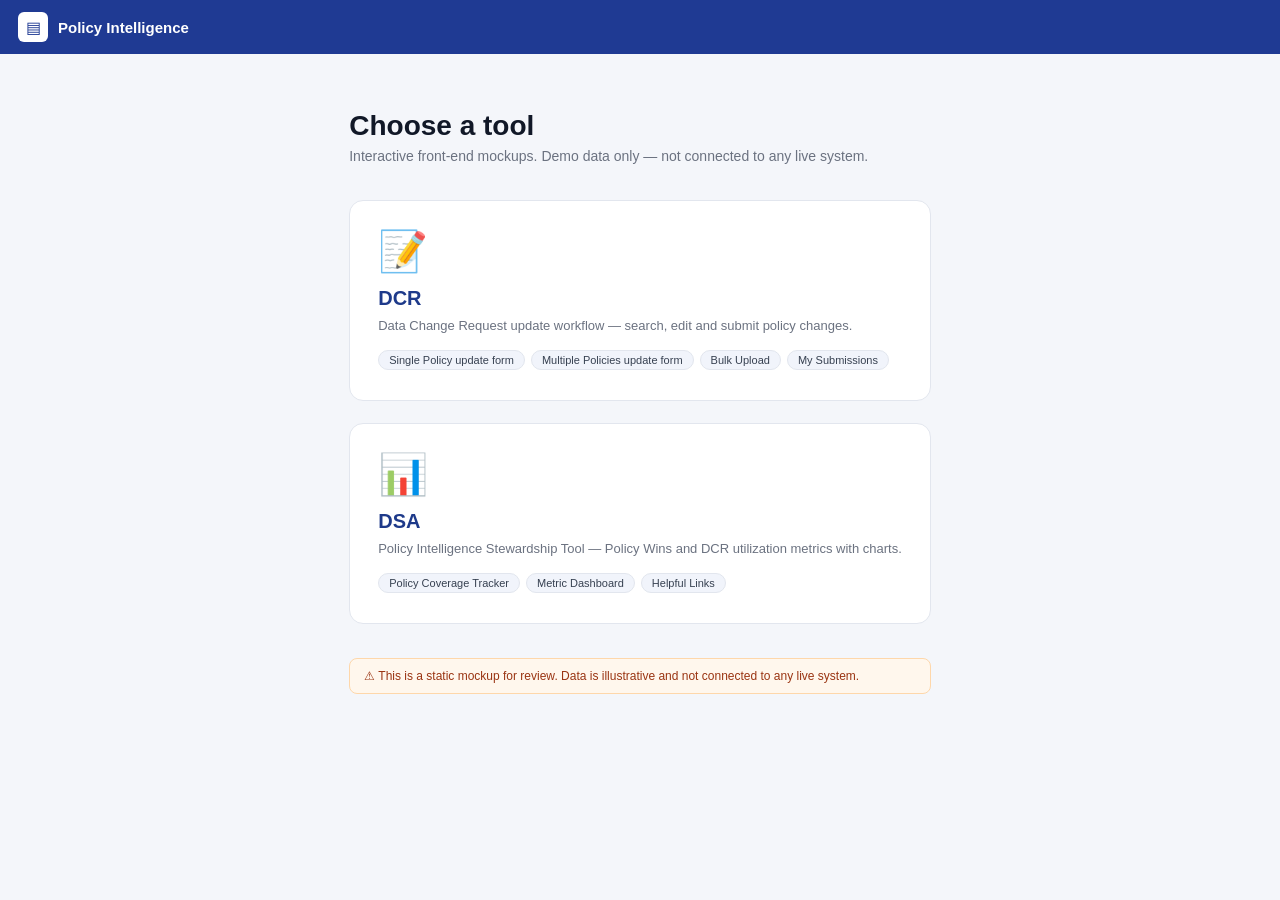
==== commit a01a217c: "Move Policy Coverage Tracker tab Co-authored-by: Codex <noreply@openai.com>" ====
--- a/index.html
+++ b/index.html
@@ -63,7 +63,7 @@
         <div class="lp-card-name">DSA</div>
         <div class="lp-card-desc">Policy Intelligence Stewardship Tool &mdash; Policy Wins and DCR utilization metrics with charts.</div>
         <ul class="lp-card-tabs">
-          <li>Payer Coverage Tracker</li>
+          <li>Policy Coverage Tracker</li>
           <li>Metric Dashboard</li>
           <li>Helpful Links</li>
         </ul>
